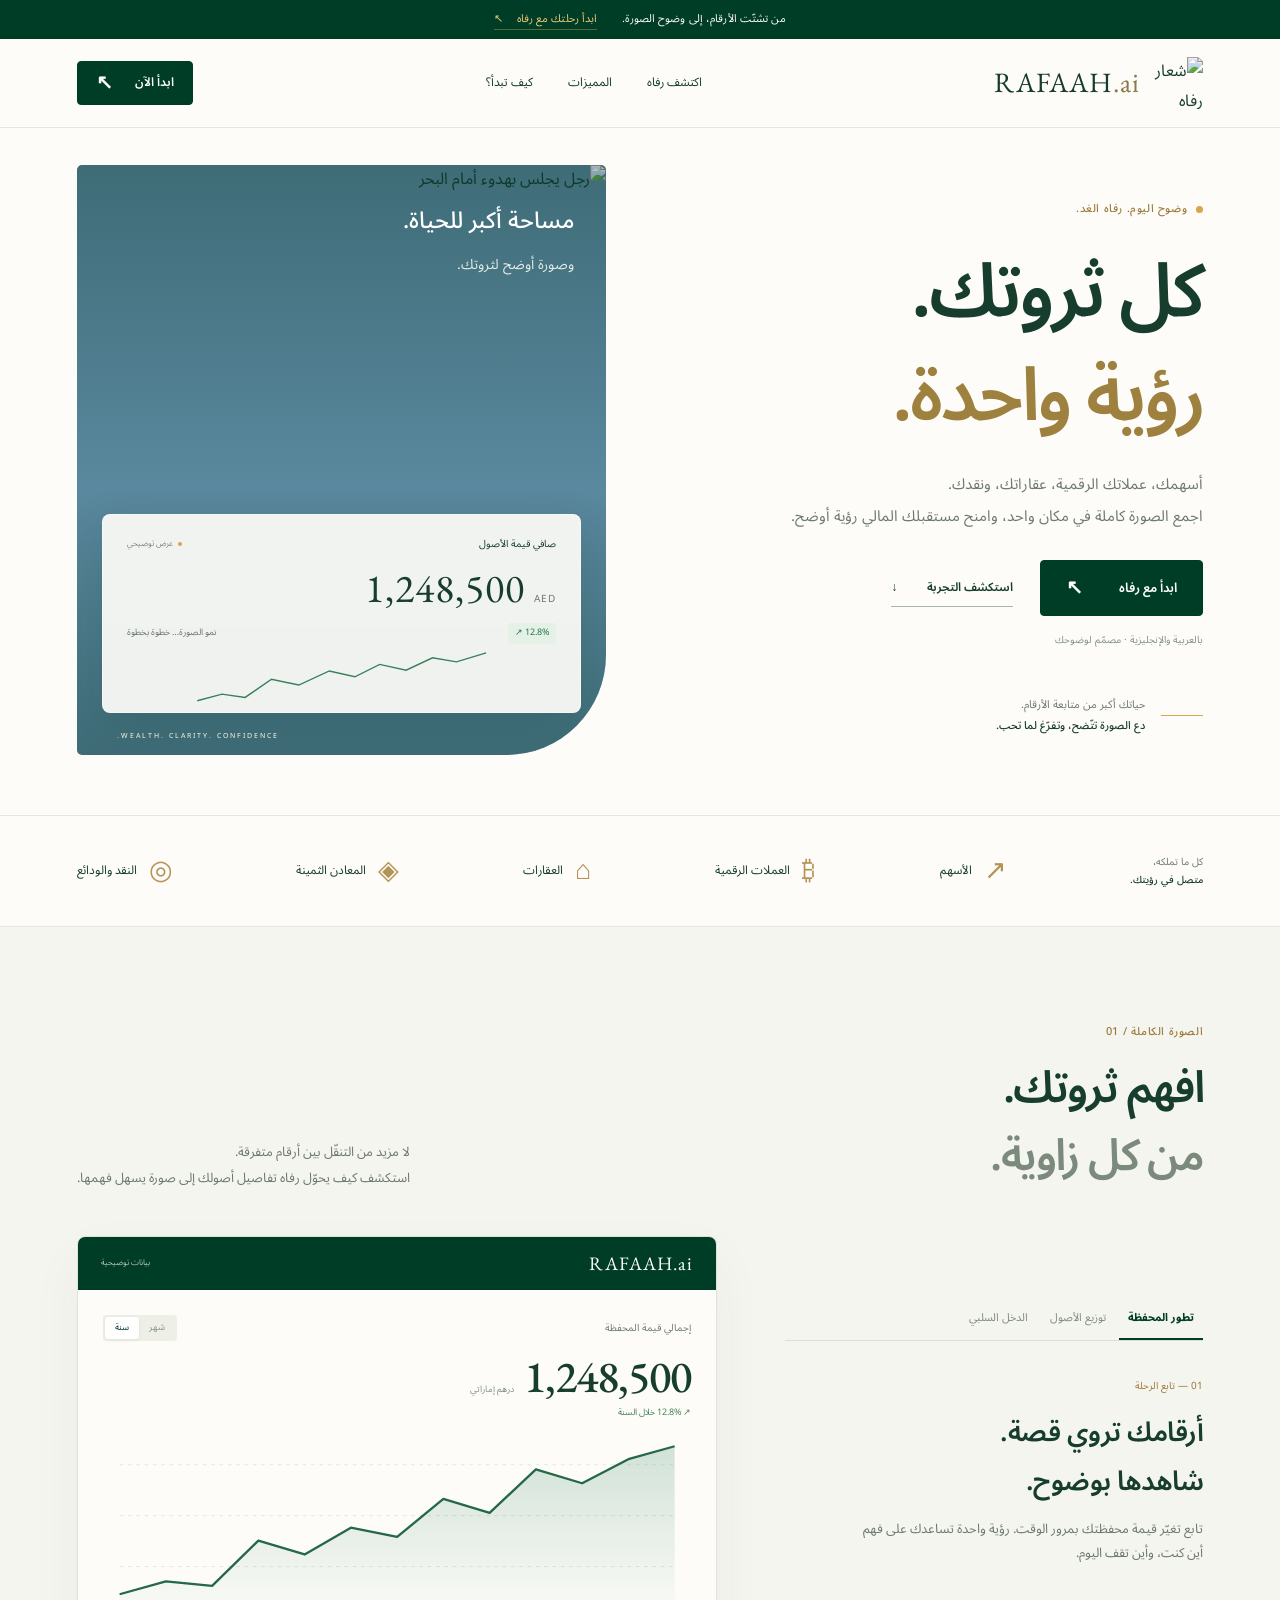
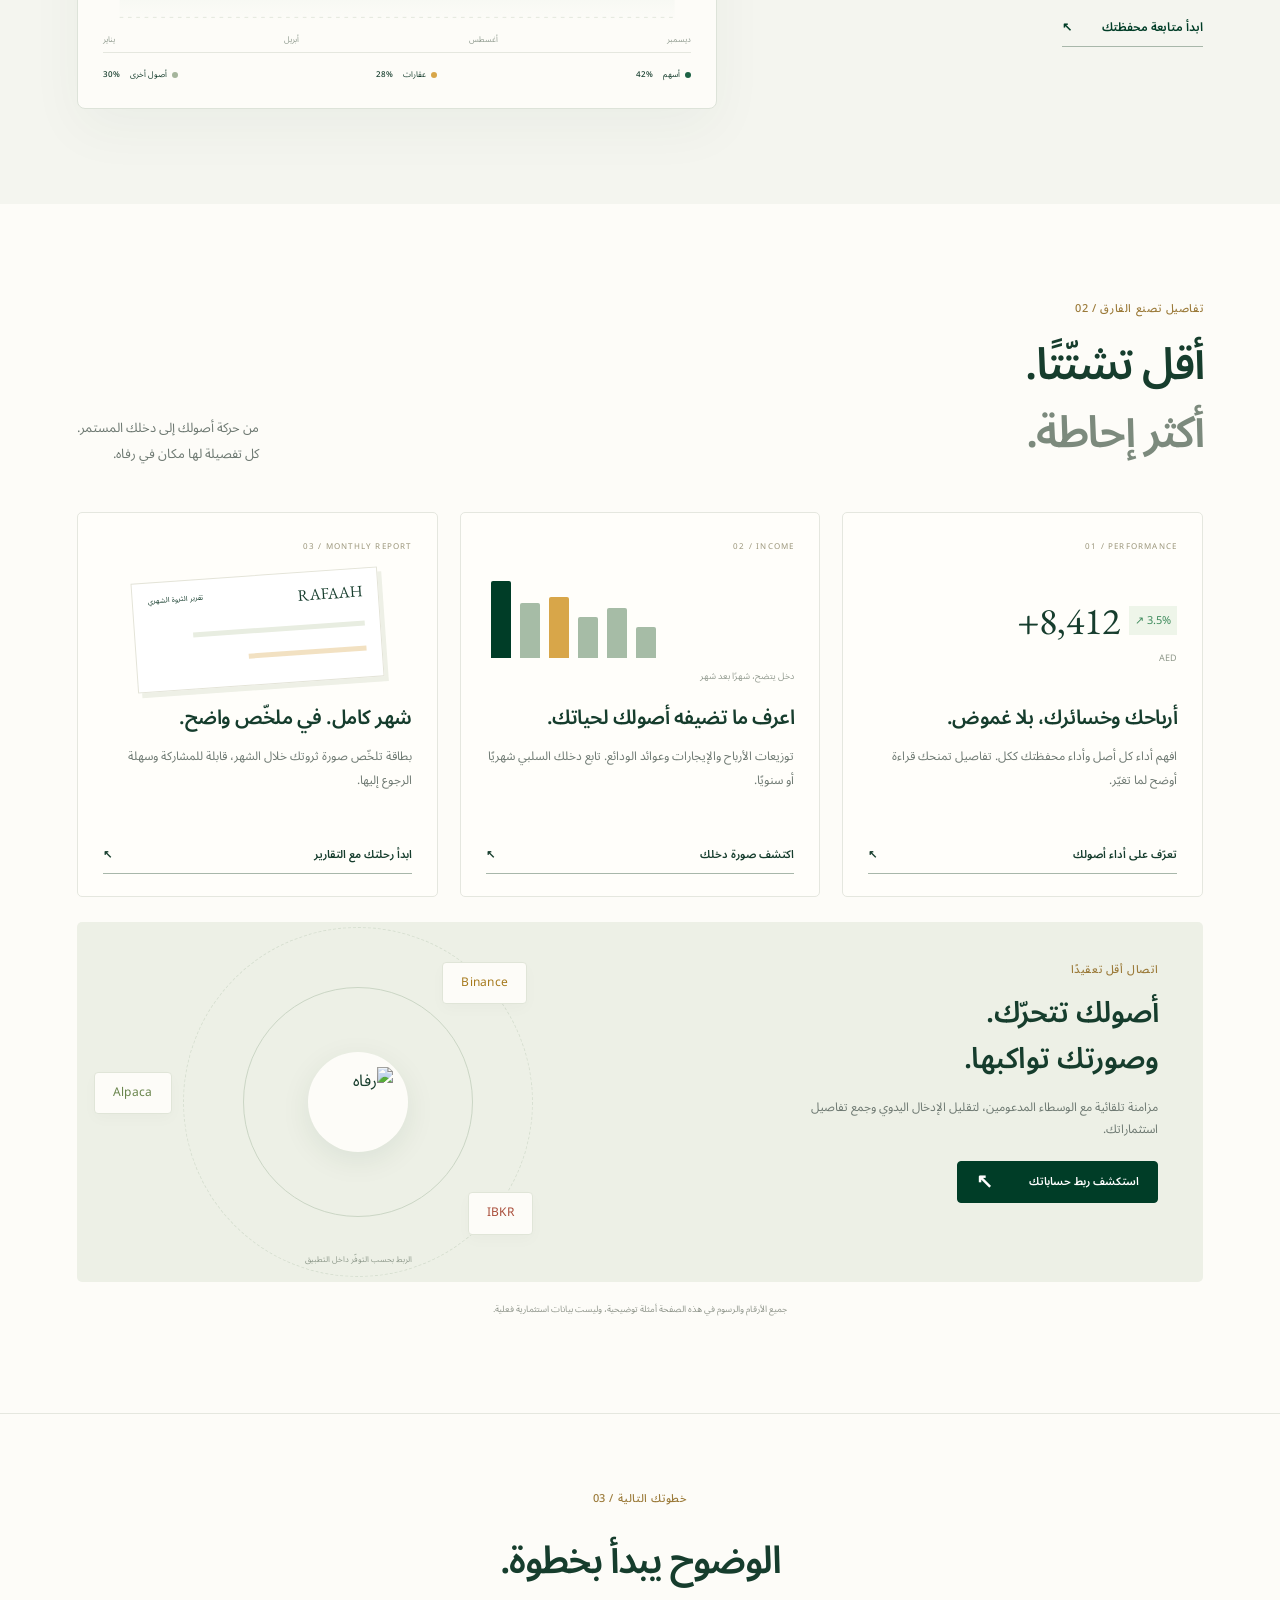
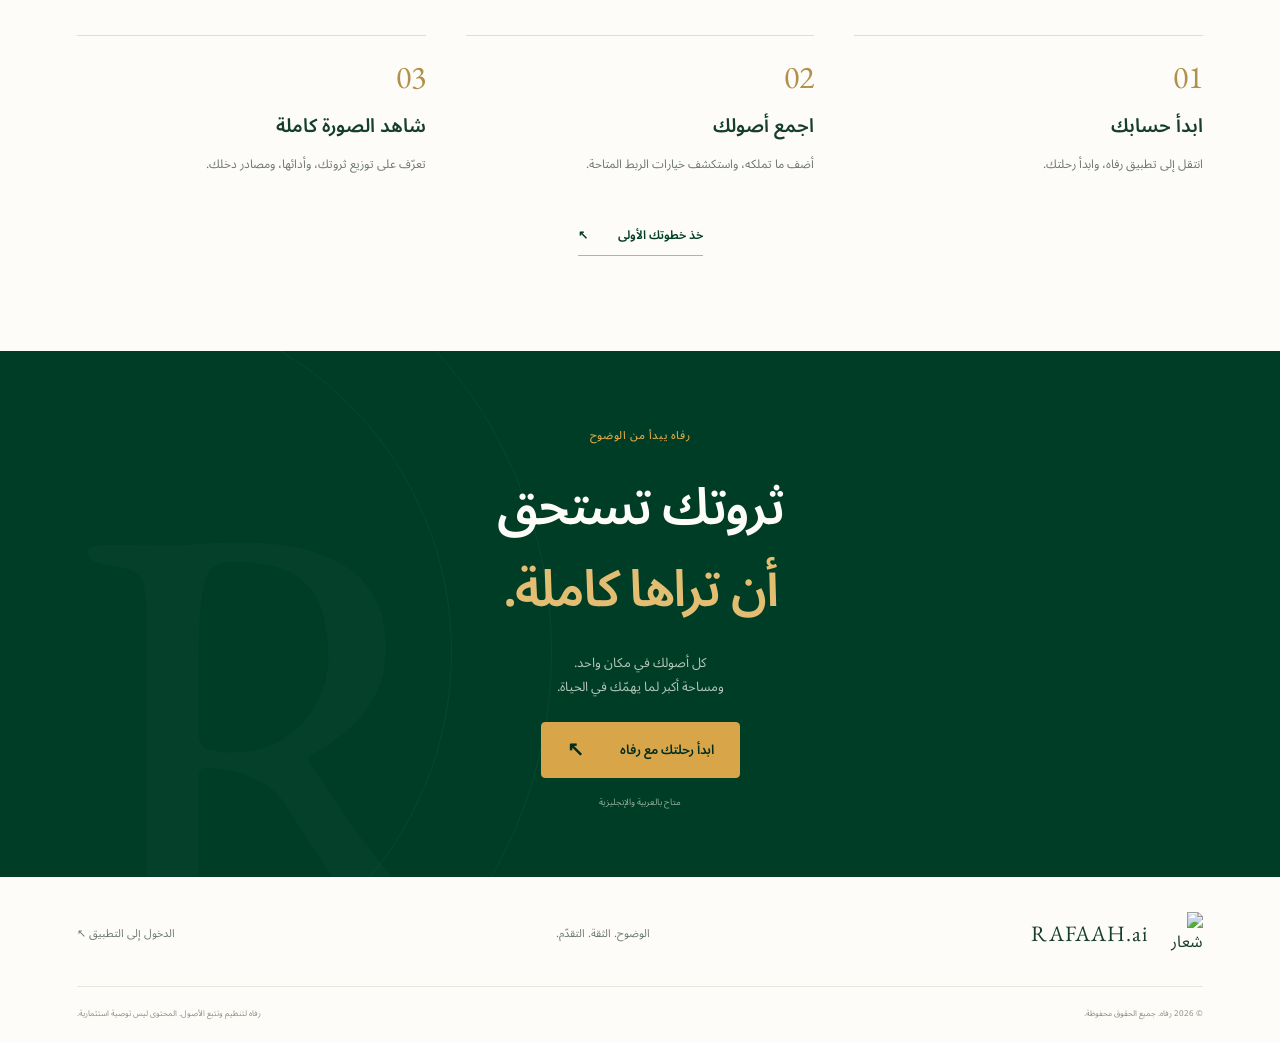
==== index.html @ c4846fb0 "Add Rafaah responsive landing page" ====
<!doctype html>
<html lang="ar" dir="rtl">
<head>
  <meta charset="utf-8"><meta name="viewport" content="width=device-width,initial-scale=1">
  <meta name="theme-color" content="#003d27"><meta name="description" content="رفاه يجمع الأسهم والعملات الرقمية والعقارات والنقد والمعادن الثمينة في لوحة واحدة. تابع ثروتك وتوزيع أصولك ودخلك برؤية أوضح.">
  <title>رفاه | كل ثروتك. رؤية واحدة.</title>
  <link rel="icon" href="assets/logo.webp"><link rel="preconnect" href="https://fonts.googleapis.com"><link rel="preconnect" href="https://fonts.gstatic.com" crossorigin>
  <link href="https://fonts.googleapis.com/css2?family=EB+Garamond:wght@400;500&family=Noto+Sans+Arabic:wght@400;500;600;700;800&display=swap" rel="stylesheet">
  <link rel="stylesheet" href="styles.css"><script src="script.js" defer></script>
</head>
<body>
<a class="skip" href="#main">انتقل إلى المحتوى</a>
<div class="topbar"><span>من تشتّت الأرقام، إلى وضوح الصورة.</span><a href="https://app.rafaah.ai">ابدأ رحلتك مع رفاه <span aria-hidden="true">↖</span></a></div>
<header class="header"><a class="brand" href="#" aria-label="رفاه الرئيسية"><img src="assets/logo.webp" width="52" height="52" alt="شعار رفاه"><span lang="en" dir="ltr">RAFAAH<span class="brand-ai">.ai</span></span></a><nav aria-label="التنقل الرئيسي"><a href="#experience">اكتشف رفاه</a><a href="#features">المميزات</a><a href="#how">كيف تبدأ؟</a></nav><a class="button small" href="https://app.rafaah.ai">ابدأ الآن <span aria-hidden="true">↖</span></a></header>
<main id="main">
<section class="hero" aria-labelledby="hero-title">
  <div class="hero-copy"><p class="eyebrow"><span></span> وضوح اليوم. رفاه الغد.</p><h1 id="hero-title">كل ثروتك.<br><span>رؤية واحدة.</span></h1><p class="hero-desc">أسهمك، عملاتك الرقمية، عقاراتك، ونقدك.<br>اجمع الصورة كاملة في مكان واحد، وامنح مستقبلك المالي رؤية أوضح.</p><div class="hero-actions"><a class="button" href="https://app.rafaah.ai">ابدأ مع رفاه <span aria-hidden="true">↖</span></a><a class="text-link" href="#experience">استكشف التجربة <span aria-hidden="true">↓</span></a></div><p class="micro">بالعربية والإنجليزية · مصمّم لوضوحك</p><div class="hero-foot"><span class="tiny-line"></span><p>حياتك أكبر من متابعة الأرقام.<br><strong>دع الصورة تتّضح، وتفرّغ لما تحب.</strong></p></div></div>
  <div class="hero-visual"><img class="lifestyle" src="assets/rafaah-lifestyle.webp" alt="رجل يجلس بهدوء أمام البحر" fetchpriority="high"><div class="photo-shade"></div><p class="photo-caption">مساحة أكبر للحياة.<br><span>وصورة أوضح لثروتك.</span></p><div class="floating-card"><div class="float-head"><span>صافي قيمة الأصول</span><span class="live-dot">عرض توضيحي</span></div><div class="float-number" dir="ltr">1,248,500 <small>AED</small></div><div class="float-bottom"><span class="positive" dir="ltr">↗ 12.8%</span><span>نمو الصورة… خطوة بخطوة</span></div><svg viewBox="0 0 350 63" aria-hidden="true"><path d="M0 59L30 51 58 55 90 33 123 40 160 23 191 30 221 15 253 22 285 7 314 12 350 1"/></svg></div><span class="visual-label" lang="en">WEALTH. CLARITY. CONFIDENCE.</span></div>
</section>
<section class="asset-strip" aria-label="فئات الأصول"><span>كل ما تملكه،<br><strong>متصل في رؤيتك.</strong></span><div><b>↗</b> الأسهم</div><div><b>₿</b> العملات الرقمية</div><div><b>⌂</b> العقارات</div><div><b>◈</b> المعادن الثمينة</div><div><b>◎</b> النقد والودائع</div></section>
<section id="experience" class="experience section">
 <div class="section-intro"><div><p class="eyebrow">الصورة الكاملة / 01</p><h2>افهم ثروتك.<br><span>من كل زاوية.</span></h2></div><p>لا مزيد من التنقّل بين أرقام متفرقة.<br>استكشف كيف يحوّل رفاه تفاصيل أصولك إلى صورة يسهل فهمها.</p></div>
 <div class="experience-grid"><div class="demo-copy"><div role="tablist" aria-label="استكشف لوحة رفاه" class="tabs"><button id="tab-growth" role="tab" aria-selected="true" aria-controls="demo-panel" data-view="growth">تطور المحفظة</button><button id="tab-allocation" role="tab" aria-selected="false" aria-controls="demo-panel" tabindex="-1" data-view="allocation">توزيع الأصول</button><button id="tab-income" role="tab" aria-selected="false" aria-controls="demo-panel" tabindex="-1" data-view="income">الدخل السلبي</button></div><span class="feature-index" id="demo-index">01 — تابع الرحلة</span><h3 id="demo-title">أرقامك تروي قصة.<br>شاهدها بوضوح.</h3><p id="demo-desc">تابع تغيّر قيمة محفظتك بمرور الوقت. رؤية واحدة تساعدك على فهم أين كنت، وأين تقف اليوم.</p><a href="https://app.rafaah.ai" class="text-link green">ابدأ متابعة محفظتك <span aria-hidden="true">↖</span></a></div>
 <div class="dashboard" id="demo-panel" role="tabpanel" aria-labelledby="tab-growth" tabindex="0"><div class="dash-top"><span class="dash-brand" lang="en">RAFAAH.ai</span><span class="demo-badge">بيانات توضيحية</span></div><div class="dash-body"><div class="dash-heading"><span id="metric-label">إجمالي قيمة المحفظة</span><div class="periods" aria-label="الفترة الزمنية"><button data-period="month" aria-pressed="false">شهر</button><button data-period="year" aria-pressed="true">سنة</button></div></div><div class="metric"><strong id="metric-value" dir="ltr">1,248,500</strong><span>درهم إماراتي</span></div><div class="metric-trend" id="metric-trend">↗ 12.8% خلال السنة</div><div class="chart-area" id="chart-area"><svg class="growth-chart" viewBox="0 0 600 200" role="img" aria-label="مخطط توضيحي لنمو المحفظة"><defs><linearGradient id="fill" x1="0" y1="0" x2="0" y2="1"><stop stop-color="#227953" stop-opacity=".2"/><stop offset="1" stop-color="#227953" stop-opacity="0"/></linearGradient></defs><g class="grid-lines"><path d="M0 30H600 M0 85H600 M0 140H600 M0 195H600"/></g><path id="chart-fill" fill="url(#fill)" d="M0 170L50 156 100 161 150 112 200 127 250 98 300 108 350 67 400 82 450 35 500 50 550 24 600 10V200H0Z"/><path id="chart-line" class="chart-line" d="M0 170L50 156 100 161 150 112 200 127 250 98 300 108 350 67 400 82 450 35 500 50 550 24 600 10"/></svg><div class="chart-labels"><span>يناير</span><span>أبريل</span><span>أغسطس</span><span>ديسمبر</span></div></div><div class="dash-bottom"><span><i class="dot"></i> أسهم <b>42%</b></span><span><i class="dot gold"></i> عقارات <b>28%</b></span><span><i class="dot light"></i> أصول أخرى <b>30%</b></span></div></div></div></div>
</section>
<section id="features" class="features section"><div class="section-intro"><div><p class="eyebrow">تفاصيل تصنع الفارق / 02</p><h2>أقل تشتّتًا.<br><span>أكثر إحاطة.</span></h2></div><p>من حركة أصولك إلى دخلك المستمر.<br>كل تفصيلة لها مكان في رفاه.</p></div><div class="feature-grid">
 <article class="feature-card"><span class="card-no">01 / PERFORMANCE</span><div class="mini-profit" dir="ltr">+8,412 <small>↗ 3.5%</small><span>AED</span></div><h3>أرباحك وخسائرك، بلا غموض.</h3><p>افهم أداء كل أصل وأداء محفظتك ككل. تفاصيل تمنحك قراءة أوضح لما تغيّر.</p><a class="text-link" href="https://app.rafaah.ai">تعرّف على أداء أصولك <span>↖</span></a></article>
 <article class="feature-card"><span class="card-no">02 / INCOME</span><div class="mini-bars" aria-hidden="true"><i></i><i></i><i></i><i></i><i></i><i></i><span>دخل يتضح، شهرًا بعد شهر</span></div><h3>اعرف ما تضيفه أصولك لحياتك.</h3><p>توزيعات الأرباح والإيجارات وعوائد الودائع. تابع دخلك السلبي شهريًا أو سنويًا.</p><a class="text-link" href="https://app.rafaah.ai">اكتشف صورة دخلك <span>↖</span></a></article>
 <article class="feature-card"><span class="card-no">03 / MONTHLY REPORT</span><div class="mini-report"><span lang="en">RAFAAH</span><span>تقرير الثروة الشهري</span><div></div><div></div></div><h3>شهر كامل. في ملخّص واضح.</h3><p>بطاقة تلخّص صورة ثروتك خلال الشهر، قابلة للمشاركة وسهلة الرجوع إليها.</p><a class="text-link" href="https://app.rafaah.ai">ابدأ رحلتك مع التقارير <span>↖</span></a></article>
 </div><div class="sync-feature"><div class="sync-copy"><p class="eyebrow">اتصال أقل تعقيدًا</p><h3>أصولك تتحرّك.<br>وصورتك تواكبها.</h3><p>مزامنة تلقائية مع الوسطاء المدعومين، لتقليل الإدخال اليدوي وجمع تفاصيل استثماراتك.</p><a href="https://app.rafaah.ai" class="button">استكشف ربط حساباتك <span>↖</span></a></div><div class="sync-art"><div class="orbit orbit-one"></div><div class="orbit orbit-two"></div><div class="sync-logo"><img src="assets/logo.webp" alt="رفاه" width="100" height="100"></div><span class="broker binance" lang="en">Binance</span><span class="broker alpaca" lang="en">Alpaca</span><span class="broker ibkr" lang="en">IBKR</span><span class="sync-note">الربط بحسب التوفّر داخل التطبيق</span></div></div><p class="illustration-note">جميع الأرقام والرسوم في هذه الصفحة أمثلة توضيحية، وليست بيانات استثمارية فعلية.</p></section>
<section id="how" class="how section"><p class="eyebrow">خطوتك التالية / 03</p><h2>الوضوح يبدأ بخطوة.</h2><div class="steps"><article><span>01</span><h3>ابدأ حسابك</h3><p>انتقل إلى تطبيق رفاه، وابدأ رحلتك.</p></article><article><span>02</span><h3>اجمع أصولك</h3><p>أضف ما تملكه، واستكشف خيارات الربط المتاحة.</p></article><article><span>03</span><h3>شاهد الصورة كاملة</h3><p>تعرّف على توزيع ثروتك، وأدائها، ومصادر دخلك.</p></article></div><a href="https://app.rafaah.ai" class="text-link green">خذ خطوتك الأولى <span>↖</span></a></section>
<section class="final-cta"><div class="cta-mark" aria-hidden="true">R</div><p class="eyebrow">رفاه يبدأ من الوضوح</p><h2>ثروتك تستحق<br><span>أن تراها كاملة.</span></h2><p>كل أصولك في مكان واحد.<br>ومساحة أكبر لما يهمّك في الحياة.</p><a class="button gold-button" href="https://app.rafaah.ai">ابدأ رحلتك مع رفاه <span>↖</span></a><span class="final-note">متاح بالعربية والإنجليزية</span></section>
</main>
<footer><a class="brand" href="#"><img src="assets/logo.webp" alt="شعار رفاه" width="44" height="44"><span lang="en" dir="ltr">RAFAAH.ai</span></a><p>الوضوح. الثقة. التقدّم.</p><a href="https://app.rafaah.ai">الدخول إلى التطبيق ↖</a><div class="footer-bottom"><span>© <span id="year">2026</span> رفاه. جميع الحقوق محفوظة.</span><span>رفاه لتنظيم وتتبع الأصول. المحتوى ليس توصية استثمارية.</span></div></footer>
<a class="mobile-cta button" href="https://app.rafaah.ai">ابدأ مع رفاه <span>↖</span></a>
</body></html>
---- styles.css ----
:root{--emerald:#003d27;--deep:#002d1e;--gold:#d8a649;--ivory:#fdfcf8;--ink:#163d2d;--muted:#6e7972;--line:#e5e7df;--font:'Noto Sans Arabic',sans-serif}*{box-sizing:border-box}html{scroll-behavior:smooth;scroll-padding-top:125px}body{margin:0;background:var(--ivory);color:var(--ink);font-family:var(--font);line-height:1.85}a{color:inherit;text-decoration:none}button{font:inherit;cursor:pointer}a,button{-webkit-tap-highlight-color:transparent}a:focus-visible,button:focus-visible,[tabindex]:focus-visible{outline:3px solid var(--gold);outline-offset:5px}img{max-width:100%;display:block}button,a{touch-action:manipulation}.skip{position:fixed;top:-100px;background:white;padding:10px;z-index:100}.skip:focus{top:0}.topbar{position:sticky;top:0;z-index:30;background:var(--emerald);color:var(--ivory);min-height:39px;display:flex;gap:25px;align-items:center;justify-content:center;font-size:11px;letter-spacing:.1px}.topbar a{color:#f0c775;border-bottom:1px solid #d8a64966}.topbar a span{margin-right:10px}.header{position:sticky;top:39px;z-index:29;display:flex;justify-content:space-between;align-items:center;padding:14px 6%;background:#fdfcf8f5;border-bottom:1px solid var(--line);backdrop-filter:blur(14px);min-height:89px}.brand{display:inline-flex;gap:11px;align-items:center}.brand img{mix-blend-mode:multiply;object-fit:contain}.brand>span{font-family:'EB Garamond',serif;font-size:28px;letter-spacing:1px}.brand-ai{color:#8c794b}.header nav{display:flex;gap:35px;font-size:12px}.header nav a:hover{color:#a47a29}.button{background:var(--emerald);color:white;display:inline-flex;align-items:center;justify-content:space-between;gap:36px;padding:15px 25px;font-size:13px;font-weight:600;border:1px solid var(--emerald);border-radius:4px;transition:background .2s,transform .2s}.button:hover{background:#126044;transform:translateY(-2px)}.button span{font-size:20px;line-height:1}.button.small{padding:10px 18px;font-size:12px;gap:22px}.hero{display:grid;grid-template-columns:1fr 1fr;min-height:680px;padding:37px 6% 60px;gap:6%}.hero-copy{padding-top:34px}.eyebrow{display:flex;align-items:center;gap:9px;color:#9b7a39;font-size:11px;letter-spacing:.6px;margin:0 0 22px;font-weight:500}.eyebrow>span{width:7px;height:7px;background:var(--gold);border-radius:100%}h1,h2,h3,p{margin-top:0}h1{font-size:clamp(52px,5.8vw,89px);font-weight:600;line-height:1.4;letter-spacing:-3px;margin-bottom:20px}h1>span{color:#9f813f}h2{font-size:44px;font-weight:600;line-height:1.55;letter-spacing:-1.6px;margin-bottom:0}h2 span{color:#7c8a7d}.hero-desc{font-size:15px;color:var(--muted);line-height:2.1;max-width:430px;margin-bottom:28px}.hero-actions{display:flex;gap:27px;align-items:center}.text-link{display:inline-flex;align-items:center;justify-content:space-between;gap:30px;font-size:12px;font-weight:600;border-bottom:1px solid #a8b7aa;padding:7px 0}.text-link:hover{color:#a47a29;border-color:var(--gold)}.micro{font-size:10px;color:#849086;margin-top:15px}.hero-foot{display:flex;align-items:center;gap:16px;margin-top:45px}.tiny-line{height:1px;width:42px;background:var(--gold)}.hero-foot p{font-size:11px;color:var(--muted);line-height:1.9;margin:0}.hero-foot strong{font-weight:500;color:var(--ink)}.hero-visual{position:relative;min-height:590px;border-radius:5px 5px 100px 5px;overflow:hidden;background:#5a889e}.lifestyle{height:100%;width:100%;object-fit:cover;object-position:center 56%;position:absolute}.photo-shade{position:absolute;inset:0;background:linear-gradient(180deg,#002e2050,transparent 55%,#002e2050)}.photo-caption{position:absolute;top:35px;right:32px;font-size:23px;line-height:1.8;color:white;font-weight:500}.photo-caption span{font-size:14px;color:#e2ebe6;font-weight:400}.floating-card{position:absolute;bottom:42px;right:25px;left:25px;background:#fdfcf8ed;backdrop-filter:blur(10px);padding:20px 24px 8px;border:1px solid #ffffff80;border-radius:8px;box-shadow:0 15px 45px #002d1e20}.float-head,.float-bottom{display:flex;justify-content:space-between;align-items:center;font-size:10px}.live-dot{color:#7d897e;font-size:8px}.live-dot:before{content:'';display:inline-block;background:var(--gold);height:4px;width:4px;border-radius:50%;margin-left:5px}.float-number{text-align:right;font:40px 'EB Garamond',serif;letter-spacing:1px;margin:9px 0}.float-number small{font:10px var(--font);color:var(--muted)}.float-bottom{font-size:9px;color:var(--muted)}.positive{color:#24774b;background:#e5f1e7;padding:2px 7px;border-radius:3px}.floating-card svg{display:block;width:100%;height:52px;margin-top:8px}.floating-card path{stroke:#3a805c;stroke-width:1.7;fill:none}.visual-label{position:absolute;bottom:12px;left:40px;font-size:7px;color:#f9f8e4;letter-spacing:2px}.asset-strip{border-top:1px solid var(--line);border-bottom:1px solid var(--line);display:flex;justify-content:space-between;align-items:center;gap:20px;padding:30px 6%;font-size:12px}.asset-strip>span{font-size:10px;color:var(--muted);line-height:1.8}.asset-strip>span strong{font-weight:500;color:var(--ink)}.asset-strip div{display:flex;align-items:center;gap:12px}.asset-strip b{font-family:serif;font-size:27px;color:#b49454;font-weight:400}.section{padding:95px 6%}.section-intro{display:flex;justify-content:space-between;align-items:flex-end;gap:35px;margin-bottom:45px}.section-intro>p{font-size:13px;line-height:2;color:var(--muted);margin:0;max-width:400px}.section-intro .eyebrow{margin-bottom:12px}.experience{background:#f4f5ef}.experience-grid{display:grid;grid-template-columns: .85fr 1.3fr;gap:6%;align-items:center}.tabs{display:flex;gap:4px;border-bottom:1px solid #d8dfd5;margin-bottom:29px}.tabs button{background:none;border:0;border-bottom:2px solid transparent;padding:10px 9px;color:#7f8a80;font-size:11px;white-space:nowrap}.tabs button[aria-selected=true]{color:var(--emerald);border-color:var(--emerald);font-weight:700}.feature-index{font-size:10px;color:#9b7a39}.demo-copy h3{font-size:27px;line-height:1.8;font-weight:600;letter-spacing:-.5px;margin:10px 0}.demo-copy>p{font-size:13px;color:var(--muted);max-width:350px;min-height:80px}.green{color:var(--emerald)}.dashboard{border:1px solid #dde3d9;border-radius:8px;background:var(--ivory);box-shadow:0 20px 55px #003d270b;overflow:hidden}.dash-top{display:flex;align-items:center;justify-content:space-between;padding:14px 23px;background:var(--emerald);color:white}.dash-brand{font:19px 'EB Garamond',serif;letter-spacing:1px}.demo-badge{font-size:8px;opacity:.7}.dash-body{padding:25px}.dash-heading{display:flex;align-items:center;justify-content:space-between;font-size:10px;color:var(--muted)}.periods{display:flex;background:#eeefe7;border-radius:4px;padding:2px}.periods button{font-size:9px;border:0;background:none;color:#8a9489;padding:3px 10px;border-radius:3px}.periods button[aria-pressed=true]{background:white;color:var(--emerald);box-shadow:0 1px 4px #003d2710}.metric{display:flex;align-items:baseline;gap:10px;margin-top:6px}.metric strong{font:45px 'EB Garamond',serif;font-weight:500;letter-spacing:-1px}.metric>span{font-size:9px;color:#849084}.metric-trend{color:#47825a;font-size:9px}.chart-area{min-height:215px;margin-top:15px}.growth-chart{width:100%;height:185px;overflow:visible}.grid-lines path{stroke:#e3e8dd;stroke-dasharray:4 5;fill:none;stroke-width:1}.chart-line{stroke:#246848;stroke-width:2.5;fill:none;stroke-linejoin:round}.chart-labels{display:flex;justify-content:space-between;color:#929d91;font-size:8px;direction:ltr}.dash-bottom{display:flex;justify-content:space-between;gap:8px;border-top:1px solid var(--line);padding-top:15px;font-size:8px}.dash-bottom span{display:flex;align-items:center;gap:5px}.dash-bottom b{font-weight:500;margin-right:5px}.dot{width:6px;height:6px;background:#1c6244;display:inline-block;border-radius:50%}.dot.gold{background:var(--gold)}.dot.light{background:#a5b59c}.feature-grid{display:grid;grid-template-columns:repeat(3,1fr);gap:22px}.feature-card{border:1px solid var(--line);border-radius:5px;padding:27px 25px 22px;background:#fffefa;display:flex;flex-direction:column;transition:transform .25s,box-shadow .25s}.feature-card:hover{transform:translateY(-5px);box-shadow:0 12px 35px #003d2708}.card-no{font-size:8px;letter-spacing:1.2px;color:#9b967b;direction:ltr;text-align:right}.feature-card h3{font-size:20px;font-weight:600;letter-spacing:-.5px;margin:15px 0 8px}.feature-card>p{font-size:12px;color:var(--muted);line-height:2;min-height:75px;margin-bottom:18px}.feature-card .text-link{margin-top:auto;font-size:11px}.mini-profit{height:130px;display:flex;align-items:center;justify-content:flex-end;gap:9px;font:38px 'EB Garamond',serif;position:relative}.mini-profit small{font:11px var(--font);color:#408c5e;background:#eef5e9;padding:3px 6px}.mini-profit>span{position:absolute;right:0;bottom:17px;font:9px var(--font);color:#8f988a}.mini-bars{display:flex;align-items:flex-end;justify-content:flex-end;gap:9px;height:130px;padding:26px 5px 27px;position:relative}.mini-bars i{width:20px;background:#a6bca6;height:40%;border-radius:2px 2px 0 0}.mini-bars i:nth-child(2){height:65%}.mini-bars i:nth-child(3){height:54%}.mini-bars i:nth-child(4){height:80%;background:var(--gold)}.mini-bars i:nth-child(5){height:72%}.mini-bars i:nth-child(6){height:100%;background:var(--emerald)}.mini-bars span{position:absolute;bottom:0;right:0;font-size:9px;color:#939b90}.mini-report{height:110px;width:80%;border:1px solid #e4e4d8;transform:rotate(-4deg);margin:20px auto 0;padding:12px 15px;box-shadow:4px 5px 0 #eef0e6;display:flex;flex-wrap:wrap;gap:5px;justify-content:space-between;background:#fff}.mini-report>span:first-child{font:16px 'EB Garamond',serif}.mini-report>span:nth-child(2){font-size:7px}.mini-report div{height:5px;width:80%;background:#e8ede1}.mini-report div:last-child{width:55%;background:#d8a64955}.sync-feature{margin-top:25px;background:#edf0e6;display:grid;grid-template-columns:1fr 1fr;border-radius:5px;overflow:hidden;min-height:360px}.sync-copy{padding:38px 45px}.sync-copy .eyebrow{margin-bottom:10px}.sync-copy h3{font-size:29px;line-height:1.6;letter-spacing:-.5px;font-weight:600;margin-bottom:14px}.sync-copy>p:not(.eyebrow){font-size:12px;color:var(--muted);max-width:360px}.sync-copy .button{font-size:11px;padding:10px 18px;margin-top:8px}.sync-art{position:relative;min-height:330px;display:flex;align-items:center;justify-content:center;overflow:hidden}.orbit{position:absolute;border:1px solid #cbd6c5;border-radius:50%;width:230px;height:230px}.orbit-two{width:350px;height:350px;border-style:dashed;opacity:.65}.sync-logo{z-index:1;width:100px;height:100px;background:var(--ivory);border-radius:50%;padding:15px;box-shadow:0 8px 30px #003d2714;display:grid;place-items:center}.sync-logo img{mix-blend-mode:multiply}.broker{position:absolute;padding:9px 18px;background:var(--ivory);border:1px solid #e0e5d8;box-shadow:0 5px 15px #003d2706;border-radius:4px;font-size:12px;letter-spacing:.3px;z-index:2}.binance{top:40px;right:20%;color:#a67a1d}.alpaca{top:150px;left:3%;color:#68844b}.ibkr{bottom:47px;right:19%;color:#a94d3a}.sync-note{position:absolute;bottom:14px;font-size:8px;color:#909b8d}.illustration-note{text-align:center;font-size:9px;color:#92988e;margin:20px 0 0}.how{border-top:1px solid var(--line);text-align:center;padding-top:75px}.how .eyebrow{justify-content:center}.how h2{font-size:38px}.steps{display:grid;grid-template-columns:repeat(3,1fr);gap:40px;text-align:right;margin:45px 0 30px}.steps article{border-top:1px solid #dce0d4;padding-top:20px;position:relative}.steps article>span{font:32px 'EB Garamond',serif;color:#b0904b}.steps h3{font-size:19px;font-weight:600;margin:10px 0}.steps p{color:var(--muted);font-size:12px}.final-cta{position:relative;overflow:hidden;text-align:center;background:var(--emerald);color:var(--ivory);padding:75px 6% 65px}.final-cta .eyebrow{justify-content:center;color:var(--gold)}.final-cta h2{font-size:51px;line-height:1.6;position:relative}.final-cta h2 span{color:#e3bd72}.final-cta>p:not(.eyebrow){font-size:13px;color:#b4c6b9;margin-top:20px;position:relative}.gold-button{background:var(--gold);border-color:var(--gold);color:var(--deep);position:relative;margin-top:10px}.gold-button:hover{background:#e9bd64}.final-note{display:block;font-size:9px;color:#91ad99;margin-top:17px}.cta-mark{position:absolute;left:5%;bottom:-180px;font:640px 'EB Garamond',serif;line-height:1;color:#ffffff04;pointer-events:none}.final-cta:before,.final-cta:after{content:'';width:700px;height:700px;border:1px solid #ffffff0a;position:absolute;left:-250px;top:-50px;border-radius:50%}.final-cta:after{width:900px;height:900px;left:-350px;top:-150px}.final-cta .button{z-index:1}footer{padding:35px 6% 20px;display:flex;align-items:center;justify-content:space-between;flex-wrap:wrap;gap:20px}footer .brand>span{font-size:22px}footer>p,footer>a:not(.brand){font-size:11px;color:var(--muted);margin:0}.footer-bottom{border-top:1px solid var(--line);padding-top:20px;margin-top:10px;display:flex;justify-content:space-between;gap:20px;flex-basis:100%;font-size:8px;color:#899283}.mobile-cta{display:none}.allocation-view{display:flex;align-items:center;justify-content:center;gap:35px;min-height:215px}.donut{height:150px;width:150px;flex-shrink:0;border-radius:50%;background:conic-gradient(#1c6244 0 42%,#d8a649 42% 70%,#a5b59c 70%);position:relative}.donut:after{content:'5 فئات أصول';position:absolute;inset:23px;background:var(--ivory);border-radius:50%;display:grid;place-items:center;font-size:10px}.allocation-legend{display:grid;gap:12px;font-size:10px}.allocation-legend b{margin-right:18px}.income-view{display:flex;height:210px;align-items:flex-end;justify-content:space-around;padding:25px 5px 10px;gap:10px;direction:ltr}.income-column{height:var(--height);width:11%;background:#1f6545;position:relative;border-radius:4px 4px 0 0;min-width:25px}.income-column:nth-child(even){background:#d8a649}.income-column span{position:absolute;bottom:-24px;left:50%;transform:translateX(-50%);font-size:8px;color:#849081;white-space:nowrap}.chart-area.income{margin-bottom:20px}@media(min-width:1600px){.hero,.section,.asset-strip,.header,footer{padding-left:max(6%,calc((100vw - 1420px)/2));padding-right:max(6%,calc((100vw - 1420px)/2))}.hero{grid-template-columns:1fr 1fr}.hero-visual{max-height:720px}}@media(max-width:1050px){.hero{gap:4%;padding-top:25px;min-height:620px}.hero-visual{min-height:550px}.hero-copy{padding-top:25px}h1{font-size:61px}.hero-desc{font-size:13px}.hero-actions{gap:17px}.hero-actions .button{gap:22px}.hero-foot{margin-top:25px}.asset-strip{gap:15px}.asset-strip div{font-size:10px;gap:7px}.section{padding:75px 5%}.experience-grid{gap:4%;grid-template-columns:1fr 1.15fr}.tabs button{padding:8px 5px;font-size:10px}.feature-card{padding:20px}.feature-card h3{font-size:17px}.sync-copy{padding:30px}.metric strong{font-size:38px}.mini-profit{font-size:30px}.mini-profit small{font-size:9px}}@media(max-width:760px){html{scroll-padding-top:118px}.topbar{min-height:35px;font-size:9px;gap:15px}.header{top:35px;min-height:76px;padding:10px 5%}.header .brand img{width:40px;height:40px}.brand>span{font-size:23px}.header nav{display:none}.button.small{padding:9px 15px;font-size:10px}.hero{grid-template-columns:1fr;padding:25px 5% 35px;gap:30px}.hero-copy{padding-top:8px}.eyebrow{font-size:10px;margin-bottom:16px}h1{font-size:61px;line-height:1.35;margin-bottom:17px;letter-spacing:-2px}.hero-desc{font-size:13px;max-width:100%;margin-bottom:23px}.hero-foot{display:none}.hero-actions{gap:26px}.hero-visual{min-height:510px;max-height:610px;aspect-ratio:.85;border-radius:5px 5px 70px 5px}.lifestyle{object-position:center 58%}.photo-caption{top:23px;right:23px;font-size:23px}.floating-card{bottom:35px;right:20px;left:20px;padding:18px 20px 7px}.float-number{font-size:38px}.asset-strip{padding:22px 5%;flex-wrap:wrap;justify-content:flex-start;column-gap:25px;row-gap:12px}.asset-strip>span{flex-basis:100%;display:flex;gap:6px;font-size:10px}.asset-strip>span br{display:none}.asset-strip div{font-size:10px}.asset-strip b{font-size:23px}.section{padding:55px 5%}.section-intro{display:block;margin-bottom:28px}h2{font-size:34px;line-height:1.6;letter-spacing:-.9px}.section-intro>p{margin-top:20px;font-size:12px}.experience-grid{grid-template-columns:1fr;gap:30px}.tabs{margin-bottom:20px;gap:17px}.tabs button{font-size:11px;padding:10px 5px}.demo-copy h3{font-size:25px;margin-top:8px}.demo-copy>p{min-height:0;max-width:100%;font-size:12px}.dash-body{padding:20px}.metric strong{font-size:39px}.growth-chart{height:170px}.chart-area{min-height:200px}.feature-grid{grid-template-columns:1fr;gap:16px}.feature-card{padding:25px}.feature-card h3{font-size:22px}.feature-card>p{min-height:0;margin-bottom:20px;font-size:12px}.feature-card .text-link{align-self:flex-start;gap:35px}.mini-profit{font-size:40px;height:110px}.mini-bars{height:110px;justify-content:flex-start;direction:ltr}.mini-report{width:70%;margin-top:17px;height:105px}.feature-card .card-no{font-size:9px}.sync-feature{grid-template-columns:1fr;margin-top:20px}.sync-copy{padding:28px}.sync-copy h3{font-size:27px}.sync-art{min-height:300px}.orbit{width:210px;height:210px}.orbit-two{width:310px;height:310px}.binance{top:19px;right:15%}.alpaca{top:130px;left:5%}.ibkr{bottom:40px;right:15%}.how h2{font-size:30px}.steps{grid-template-columns:1fr;gap:15px;margin:25px 0}.steps article{padding:17px 50px 0 0}.steps article>span{position:absolute;right:0;top:20px;font-size:29px}.steps h3{margin:3px 0;font-size:18px}.steps p{margin-bottom:10px}.final-cta{padding:50px 5%}.final-cta h2{font-size:39px}.cta-mark{left:-70px;font-size:500px;bottom:-120px}footer{padding:25px 5% 95px;gap:16px}footer>.brand{flex-basis:100%}footer .brand img{width:38px;height:38px}footer>p,footer>a:not(.brand){font-size:10px}.footer-bottom{display:block;font-size:8px}.footer-bottom>span{display:block;margin-bottom:5px}.mobile-cta{display:flex;position:fixed;z-index:35;bottom:12px;left:5%;right:5%;box-shadow:0 5px 30px #002d1e35;padding:12px 22px;border:1px solid #3c7254}.allocation-view{gap:20px}.donut{width:135px;height:135px}}@media(prefers-reduced-motion:reduce){html{scroll-behavior:auto}*,*:before,*:after{transition:none!important;animation:none!important}}
:where(.hero-copy,.hero-visual,.demo-copy,.dashboard){min-width:0}
@media(max-width:760px){.hero .hero-visual{aspect-ratio:auto;width:100%;height:510px}}
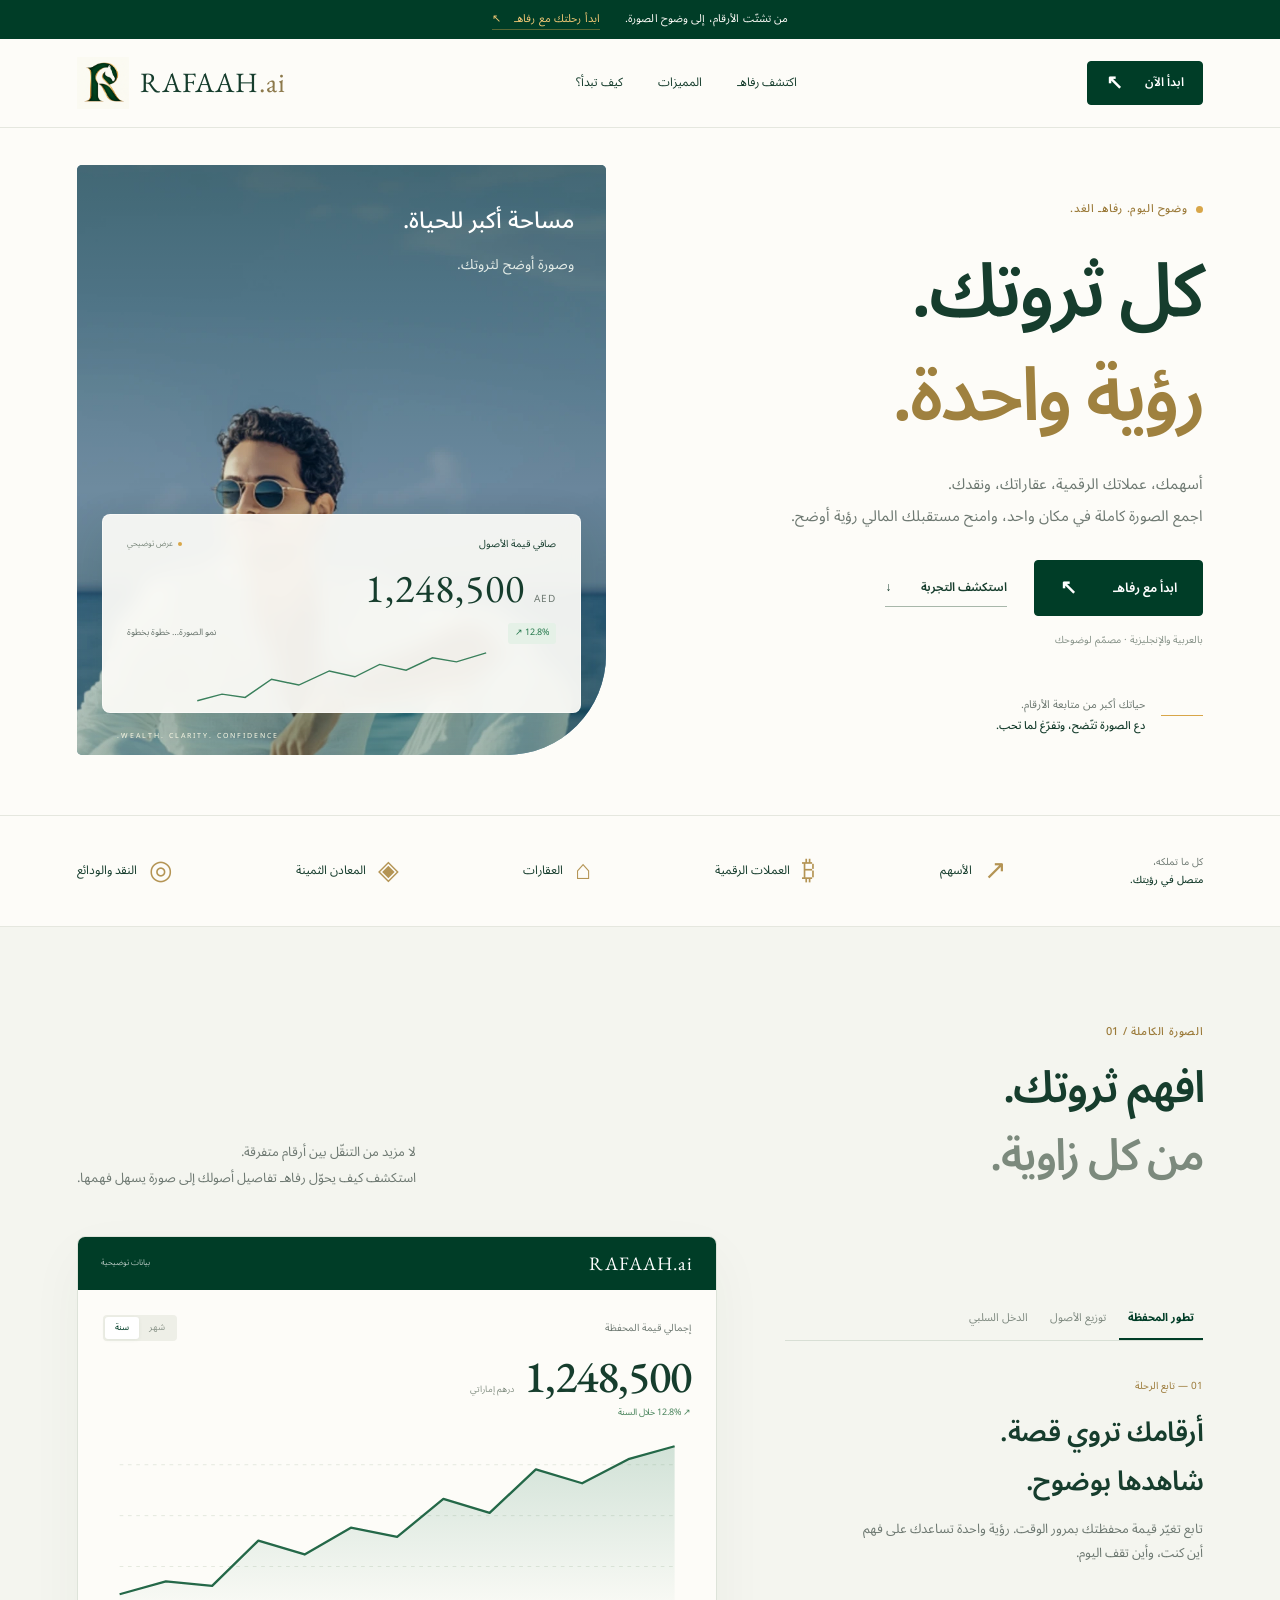
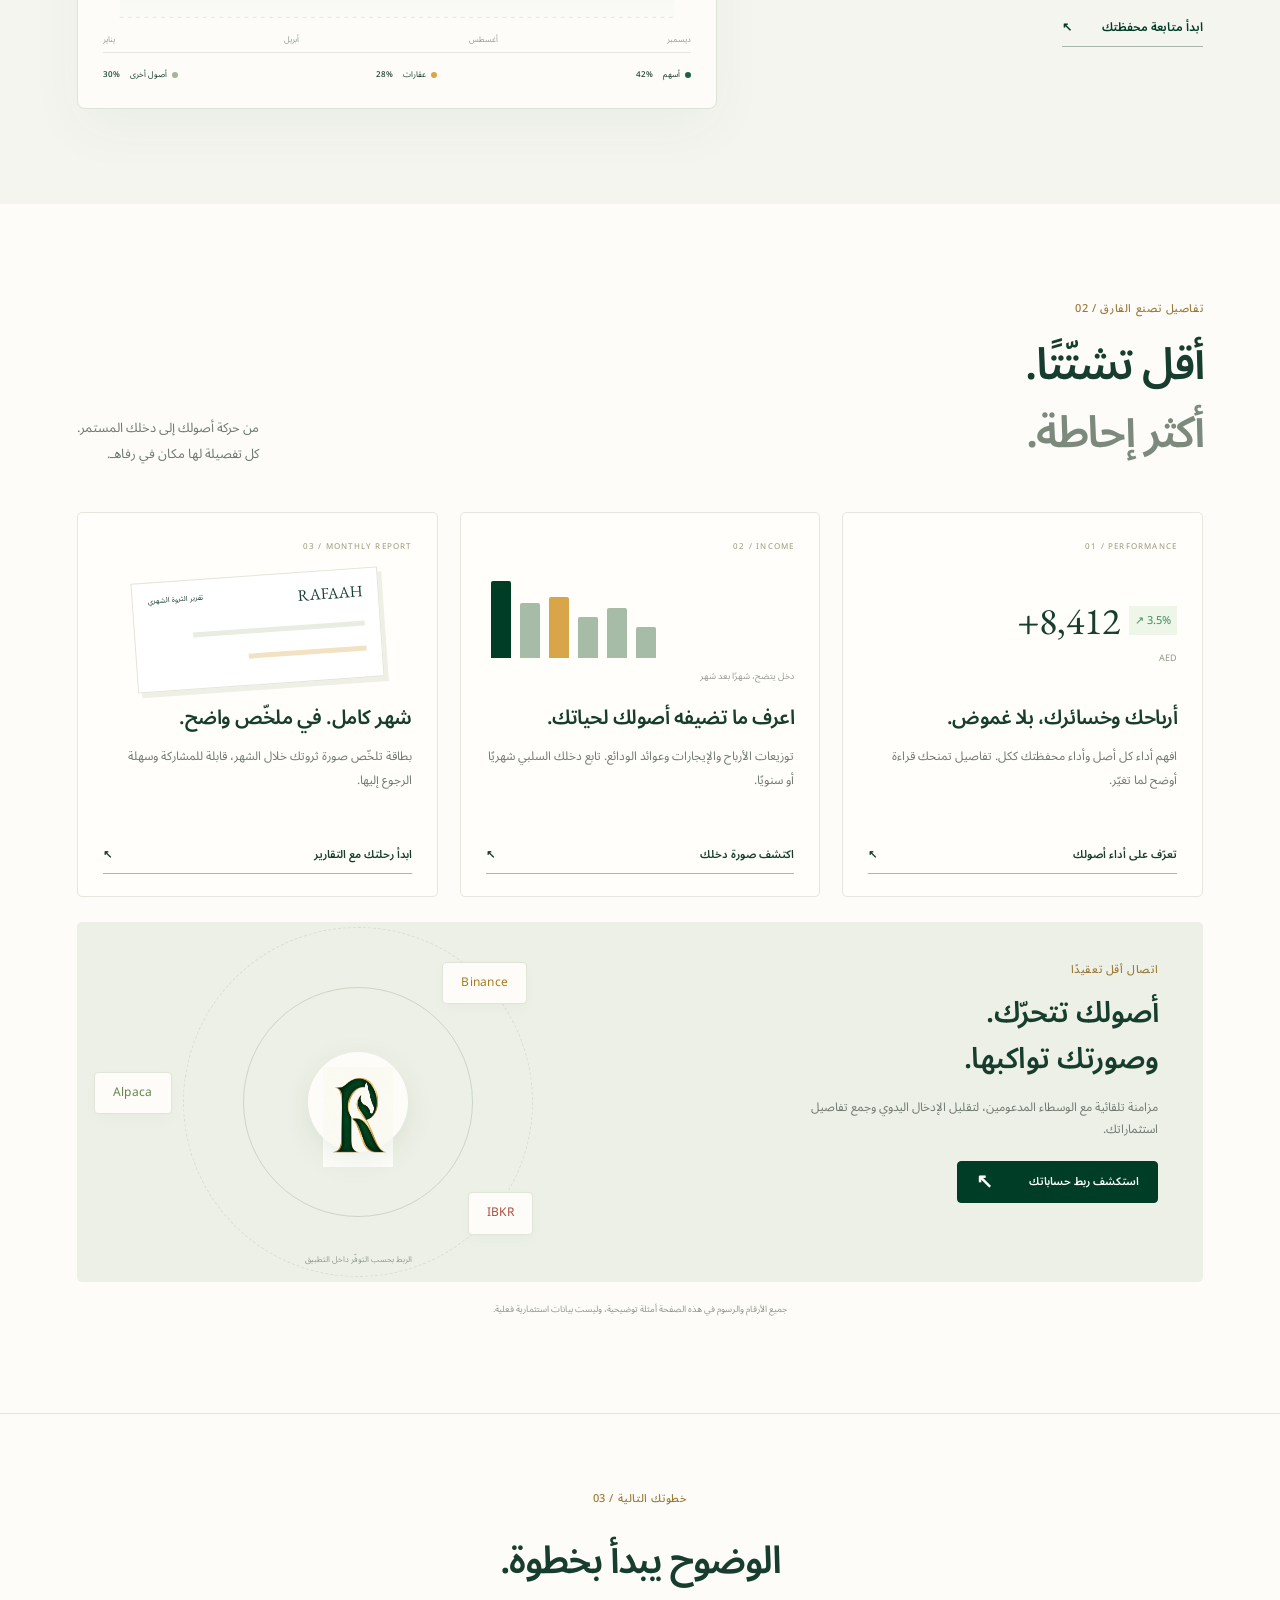
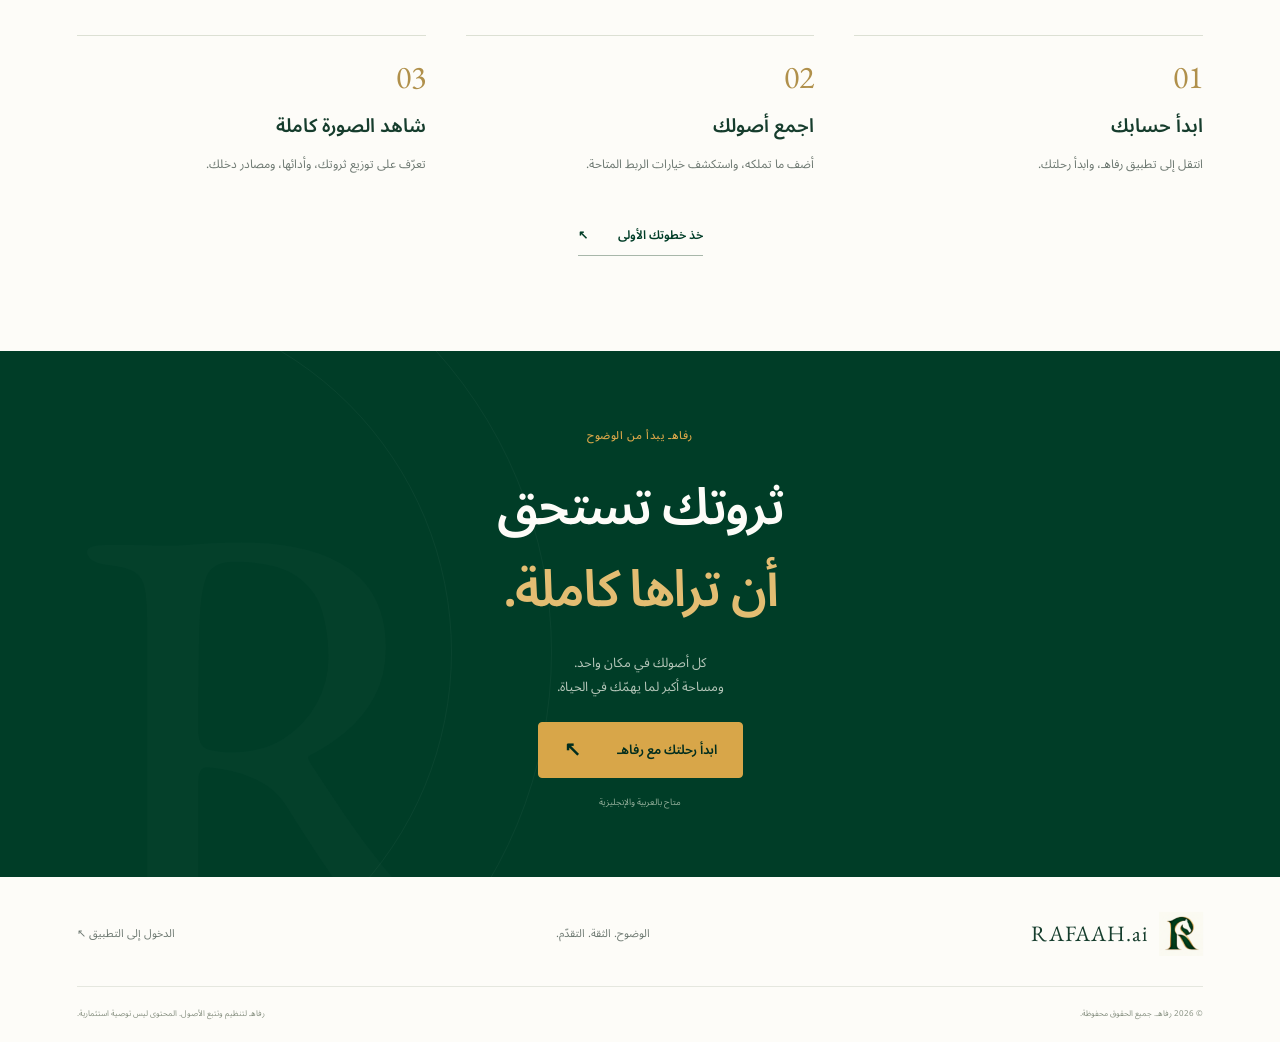
==== commit b2c9e2e7: "Standardize Arabic brand spelling to رفاهـ" ====
--- a/index.html
+++ b/index.html
@@ -2,35 +2,35 @@
 <html lang="ar" dir="rtl">
 <head>
   <meta charset="utf-8"><meta name="viewport" content="width=device-width,initial-scale=1">
-  <meta name="theme-color" content="#003d27"><meta name="description" content="رفاه يجمع الأسهم والعملات الرقمية والعقارات والنقد والمعادن الثمينة في لوحة واحدة. تابع ثروتك وتوزيع أصولك ودخلك برؤية أوضح.">
-  <title>رفاه | كل ثروتك. رؤية واحدة.</title>
+  <meta name="theme-color" content="#003d27"><meta name="description" content="رفاهـ يجمع الأسهم والعملات الرقمية والعقارات والنقد والمعادن الثمينة في لوحة واحدة. تابع ثروتك وتوزيع أصولك ودخلك برؤية أوضح.">
+  <title>رفاهـ | كل ثروتك. رؤية واحدة.</title>
   <link rel="icon" href="assets/logo.webp"><link rel="preconnect" href="https://fonts.googleapis.com"><link rel="preconnect" href="https://fonts.gstatic.com" crossorigin>
   <link href="https://fonts.googleapis.com/css2?family=EB+Garamond:wght@400;500&family=Noto+Sans+Arabic:wght@400;500;600;700;800&display=swap" rel="stylesheet">
   <link rel="stylesheet" href="styles.css"><script src="script.js" defer></script>
 </head>
 <body>
 <a class="skip" href="#main">انتقل إلى المحتوى</a>
-<div class="topbar"><span>من تشتّت الأرقام، إلى وضوح الصورة.</span><a href="https://app.rafaah.ai">ابدأ رحلتك مع رفاه <span aria-hidden="true">↖</span></a></div>
-<header class="header"><a class="brand" href="#" aria-label="رفاه الرئيسية"><img src="assets/logo.webp" width="52" height="52" alt="شعار رفاه"><span lang="en" dir="ltr">RAFAAH<span class="brand-ai">.ai</span></span></a><nav aria-label="التنقل الرئيسي"><a href="#experience">اكتشف رفاه</a><a href="#features">المميزات</a><a href="#how">كيف تبدأ؟</a></nav><a class="button small" href="https://app.rafaah.ai">ابدأ الآن <span aria-hidden="true">↖</span></a></header>
+<div class="topbar"><span>من تشتّت الأرقام، إلى وضوح الصورة.</span><a href="https://app.rafaah.ai">ابدأ رحلتك مع رفاهـ <span aria-hidden="true">↖</span></a></div>
+<header class="header"><a class="brand" href="#" aria-label="رفاهـ الرئيسية"><img src="assets/logo.webp" width="52" height="52" alt="شعار رفاهـ"><span lang="en" dir="ltr">RAFAAH<span class="brand-ai">.ai</span></span></a><nav aria-label="التنقل الرئيسي"><a href="#experience">اكتشف رفاهـ</a><a href="#features">المميزات</a><a href="#how">كيف تبدأ؟</a></nav><a class="button small" href="https://app.rafaah.ai">ابدأ الآن <span aria-hidden="true">↖</span></a></header>
 <main id="main">
 <section class="hero" aria-labelledby="hero-title">
-  <div class="hero-copy"><p class="eyebrow"><span></span> وضوح اليوم. رفاه الغد.</p><h1 id="hero-title">كل ثروتك.<br><span>رؤية واحدة.</span></h1><p class="hero-desc">أسهمك، عملاتك الرقمية، عقاراتك، ونقدك.<br>اجمع الصورة كاملة في مكان واحد، وامنح مستقبلك المالي رؤية أوضح.</p><div class="hero-actions"><a class="button" href="https://app.rafaah.ai">ابدأ مع رفاه <span aria-hidden="true">↖</span></a><a class="text-link" href="#experience">استكشف التجربة <span aria-hidden="true">↓</span></a></div><p class="micro">بالعربية والإنجليزية · مصمّم لوضوحك</p><div class="hero-foot"><span class="tiny-line"></span><p>حياتك أكبر من متابعة الأرقام.<br><strong>دع الصورة تتّضح، وتفرّغ لما تحب.</strong></p></div></div>
+  <div class="hero-copy"><p class="eyebrow"><span></span> وضوح اليوم. رفاهـ الغد.</p><h1 id="hero-title">كل ثروتك.<br><span>رؤية واحدة.</span></h1><p class="hero-desc">أسهمك، عملاتك الرقمية، عقاراتك، ونقدك.<br>اجمع الصورة كاملة في مكان واحد، وامنح مستقبلك المالي رؤية أوضح.</p><div class="hero-actions"><a class="button" href="https://app.rafaah.ai">ابدأ مع رفاهـ <span aria-hidden="true">↖</span></a><a class="text-link" href="#experience">استكشف التجربة <span aria-hidden="true">↓</span></a></div><p class="micro">بالعربية والإنجليزية · مصمّم لوضوحك</p><div class="hero-foot"><span class="tiny-line"></span><p>حياتك أكبر من متابعة الأرقام.<br><strong>دع الصورة تتّضح، وتفرّغ لما تحب.</strong></p></div></div>
   <div class="hero-visual"><img class="lifestyle" src="assets/rafaah-lifestyle.webp" alt="رجل يجلس بهدوء أمام البحر" fetchpriority="high"><div class="photo-shade"></div><p class="photo-caption">مساحة أكبر للحياة.<br><span>وصورة أوضح لثروتك.</span></p><div class="floating-card"><div class="float-head"><span>صافي قيمة الأصول</span><span class="live-dot">عرض توضيحي</span></div><div class="float-number" dir="ltr">1,248,500 <small>AED</small></div><div class="float-bottom"><span class="positive" dir="ltr">↗ 12.8%</span><span>نمو الصورة… خطوة بخطوة</span></div><svg viewBox="0 0 350 63" aria-hidden="true"><path d="M0 59L30 51 58 55 90 33 123 40 160 23 191 30 221 15 253 22 285 7 314 12 350 1"/></svg></div><span class="visual-label" lang="en">WEALTH. CLARITY. CONFIDENCE.</span></div>
 </section>
 <section class="asset-strip" aria-label="فئات الأصول"><span>كل ما تملكه،<br><strong>متصل في رؤيتك.</strong></span><div><b>↗</b> الأسهم</div><div><b>₿</b> العملات الرقمية</div><div><b>⌂</b> العقارات</div><div><b>◈</b> المعادن الثمينة</div><div><b>◎</b> النقد والودائع</div></section>
 <section id="experience" class="experience section">
- <div class="section-intro"><div><p class="eyebrow">الصورة الكاملة / 01</p><h2>افهم ثروتك.<br><span>من كل زاوية.</span></h2></div><p>لا مزيد من التنقّل بين أرقام متفرقة.<br>استكشف كيف يحوّل رفاه تفاصيل أصولك إلى صورة يسهل فهمها.</p></div>
- <div class="experience-grid"><div class="demo-copy"><div role="tablist" aria-label="استكشف لوحة رفاه" class="tabs"><button id="tab-growth" role="tab" aria-selected="true" aria-controls="demo-panel" data-view="growth">تطور المحفظة</button><button id="tab-allocation" role="tab" aria-selected="false" aria-controls="demo-panel" tabindex="-1" data-view="allocation">توزيع الأصول</button><button id="tab-income" role="tab" aria-selected="false" aria-controls="demo-panel" tabindex="-1" data-view="income">الدخل السلبي</button></div><span class="feature-index" id="demo-index">01 — تابع الرحلة</span><h3 id="demo-title">أرقامك تروي قصة.<br>شاهدها بوضوح.</h3><p id="demo-desc">تابع تغيّر قيمة محفظتك بمرور الوقت. رؤية واحدة تساعدك على فهم أين كنت، وأين تقف اليوم.</p><a href="https://app.rafaah.ai" class="text-link green">ابدأ متابعة محفظتك <span aria-hidden="true">↖</span></a></div>
+ <div class="section-intro"><div><p class="eyebrow">الصورة الكاملة / 01</p><h2>افهم ثروتك.<br><span>من كل زاوية.</span></h2></div><p>لا مزيد من التنقّل بين أرقام متفرقة.<br>استكشف كيف يحوّل رفاهـ تفاصيل أصولك إلى صورة يسهل فهمها.</p></div>
+ <div class="experience-grid"><div class="demo-copy"><div role="tablist" aria-label="استكشف لوحة رفاهـ" class="tabs"><button id="tab-growth" role="tab" aria-selected="true" aria-controls="demo-panel" data-view="growth">تطور المحفظة</button><button id="tab-allocation" role="tab" aria-selected="false" aria-controls="demo-panel" tabindex="-1" data-view="allocation">توزيع الأصول</button><button id="tab-income" role="tab" aria-selected="false" aria-controls="demo-panel" tabindex="-1" data-view="income">الدخل السلبي</button></div><span class="feature-index" id="demo-index">01 — تابع الرحلة</span><h3 id="demo-title">أرقامك تروي قصة.<br>شاهدها بوضوح.</h3><p id="demo-desc">تابع تغيّر قيمة محفظتك بمرور الوقت. رؤية واحدة تساعدك على فهم أين كنت، وأين تقف اليوم.</p><a href="https://app.rafaah.ai" class="text-link green">ابدأ متابعة محفظتك <span aria-hidden="true">↖</span></a></div>
  <div class="dashboard" id="demo-panel" role="tabpanel" aria-labelledby="tab-growth" tabindex="0"><div class="dash-top"><span class="dash-brand" lang="en">RAFAAH.ai</span><span class="demo-badge">بيانات توضيحية</span></div><div class="dash-body"><div class="dash-heading"><span id="metric-label">إجمالي قيمة المحفظة</span><div class="periods" aria-label="الفترة الزمنية"><button data-period="month" aria-pressed="false">شهر</button><button data-period="year" aria-pressed="true">سنة</button></div></div><div class="metric"><strong id="metric-value" dir="ltr">1,248,500</strong><span>درهم إماراتي</span></div><div class="metric-trend" id="metric-trend">↗ 12.8% خلال السنة</div><div class="chart-area" id="chart-area"><svg class="growth-chart" viewBox="0 0 600 200" role="img" aria-label="مخطط توضيحي لنمو المحفظة"><defs><linearGradient id="fill" x1="0" y1="0" x2="0" y2="1"><stop stop-color="#227953" stop-opacity=".2"/><stop offset="1" stop-color="#227953" stop-opacity="0"/></linearGradient></defs><g class="grid-lines"><path d="M0 30H600 M0 85H600 M0 140H600 M0 195H600"/></g><path id="chart-fill" fill="url(#fill)" d="M0 170L50 156 100 161 150 112 200 127 250 98 300 108 350 67 400 82 450 35 500 50 550 24 600 10V200H0Z"/><path id="chart-line" class="chart-line" d="M0 170L50 156 100 161 150 112 200 127 250 98 300 108 350 67 400 82 450 35 500 50 550 24 600 10"/></svg><div class="chart-labels"><span>يناير</span><span>أبريل</span><span>أغسطس</span><span>ديسمبر</span></div></div><div class="dash-bottom"><span><i class="dot"></i> أسهم <b>42%</b></span><span><i class="dot gold"></i> عقارات <b>28%</b></span><span><i class="dot light"></i> أصول أخرى <b>30%</b></span></div></div></div></div>
 </section>
-<section id="features" class="features section"><div class="section-intro"><div><p class="eyebrow">تفاصيل تصنع الفارق / 02</p><h2>أقل تشتّتًا.<br><span>أكثر إحاطة.</span></h2></div><p>من حركة أصولك إلى دخلك المستمر.<br>كل تفصيلة لها مكان في رفاه.</p></div><div class="feature-grid">
+<section id="features" class="features section"><div class="section-intro"><div><p class="eyebrow">تفاصيل تصنع الفارق / 02</p><h2>أقل تشتّتًا.<br><span>أكثر إحاطة.</span></h2></div><p>من حركة أصولك إلى دخلك المستمر.<br>كل تفصيلة لها مكان في رفاهـ.</p></div><div class="feature-grid">
  <article class="feature-card"><span class="card-no">01 / PERFORMANCE</span><div class="mini-profit" dir="ltr">+8,412 <small>↗ 3.5%</small><span>AED</span></div><h3>أرباحك وخسائرك، بلا غموض.</h3><p>افهم أداء كل أصل وأداء محفظتك ككل. تفاصيل تمنحك قراءة أوضح لما تغيّر.</p><a class="text-link" href="https://app.rafaah.ai">تعرّف على أداء أصولك <span>↖</span></a></article>
  <article class="feature-card"><span class="card-no">02 / INCOME</span><div class="mini-bars" aria-hidden="true"><i></i><i></i><i></i><i></i><i></i><i></i><span>دخل يتضح، شهرًا بعد شهر</span></div><h3>اعرف ما تضيفه أصولك لحياتك.</h3><p>توزيعات الأرباح والإيجارات وعوائد الودائع. تابع دخلك السلبي شهريًا أو سنويًا.</p><a class="text-link" href="https://app.rafaah.ai">اكتشف صورة دخلك <span>↖</span></a></article>
  <article class="feature-card"><span class="card-no">03 / MONTHLY REPORT</span><div class="mini-report"><span lang="en">RAFAAH</span><span>تقرير الثروة الشهري</span><div></div><div></div></div><h3>شهر كامل. في ملخّص واضح.</h3><p>بطاقة تلخّص صورة ثروتك خلال الشهر، قابلة للمشاركة وسهلة الرجوع إليها.</p><a class="text-link" href="https://app.rafaah.ai">ابدأ رحلتك مع التقارير <span>↖</span></a></article>
- </div><div class="sync-feature"><div class="sync-copy"><p class="eyebrow">اتصال أقل تعقيدًا</p><h3>أصولك تتحرّك.<br>وصورتك تواكبها.</h3><p>مزامنة تلقائية مع الوسطاء المدعومين، لتقليل الإدخال اليدوي وجمع تفاصيل استثماراتك.</p><a href="https://app.rafaah.ai" class="button">استكشف ربط حساباتك <span>↖</span></a></div><div class="sync-art"><div class="orbit orbit-one"></div><div class="orbit orbit-two"></div><div class="sync-logo"><img src="assets/logo.webp" alt="رفاه" width="100" height="100"></div><span class="broker binance" lang="en">Binance</span><span class="broker alpaca" lang="en">Alpaca</span><span class="broker ibkr" lang="en">IBKR</span><span class="sync-note">الربط بحسب التوفّر داخل التطبيق</span></div></div><p class="illustration-note">جميع الأرقام والرسوم في هذه الصفحة أمثلة توضيحية، وليست بيانات استثمارية فعلية.</p></section>
-<section id="how" class="how section"><p class="eyebrow">خطوتك التالية / 03</p><h2>الوضوح يبدأ بخطوة.</h2><div class="steps"><article><span>01</span><h3>ابدأ حسابك</h3><p>انتقل إلى تطبيق رفاه، وابدأ رحلتك.</p></article><article><span>02</span><h3>اجمع أصولك</h3><p>أضف ما تملكه، واستكشف خيارات الربط المتاحة.</p></article><article><span>03</span><h3>شاهد الصورة كاملة</h3><p>تعرّف على توزيع ثروتك، وأدائها، ومصادر دخلك.</p></article></div><a href="https://app.rafaah.ai" class="text-link green">خذ خطوتك الأولى <span>↖</span></a></section>
-<section class="final-cta"><div class="cta-mark" aria-hidden="true">R</div><p class="eyebrow">رفاه يبدأ من الوضوح</p><h2>ثروتك تستحق<br><span>أن تراها كاملة.</span></h2><p>كل أصولك في مكان واحد.<br>ومساحة أكبر لما يهمّك في الحياة.</p><a class="button gold-button" href="https://app.rafaah.ai">ابدأ رحلتك مع رفاه <span>↖</span></a><span class="final-note">متاح بالعربية والإنجليزية</span></section>
+ </div><div class="sync-feature"><div class="sync-copy"><p class="eyebrow">اتصال أقل تعقيدًا</p><h3>أصولك تتحرّك.<br>وصورتك تواكبها.</h3><p>مزامنة تلقائية مع الوسطاء المدعومين، لتقليل الإدخال اليدوي وجمع تفاصيل استثماراتك.</p><a href="https://app.rafaah.ai" class="button">استكشف ربط حساباتك <span>↖</span></a></div><div class="sync-art"><div class="orbit orbit-one"></div><div class="orbit orbit-two"></div><div class="sync-logo"><img src="assets/logo.webp" alt="رفاهـ" width="100" height="100"></div><span class="broker binance" lang="en">Binance</span><span class="broker alpaca" lang="en">Alpaca</span><span class="broker ibkr" lang="en">IBKR</span><span class="sync-note">الربط بحسب التوفّر داخل التطبيق</span></div></div><p class="illustration-note">جميع الأرقام والرسوم في هذه الصفحة أمثلة توضيحية، وليست بيانات استثمارية فعلية.</p></section>
+<section id="how" class="how section"><p class="eyebrow">خطوتك التالية / 03</p><h2>الوضوح يبدأ بخطوة.</h2><div class="steps"><article><span>01</span><h3>ابدأ حسابك</h3><p>انتقل إلى تطبيق رفاهـ، وابدأ رحلتك.</p></article><article><span>02</span><h3>اجمع أصولك</h3><p>أضف ما تملكه، واستكشف خيارات الربط المتاحة.</p></article><article><span>03</span><h3>شاهد الصورة كاملة</h3><p>تعرّف على توزيع ثروتك، وأدائها، ومصادر دخلك.</p></article></div><a href="https://app.rafaah.ai" class="text-link green">خذ خطوتك الأولى <span>↖</span></a></section>
+<section class="final-cta"><div class="cta-mark" aria-hidden="true">R</div><p class="eyebrow">رفاهـ يبدأ من الوضوح</p><h2>ثروتك تستحق<br><span>أن تراها كاملة.</span></h2><p>كل أصولك في مكان واحد.<br>ومساحة أكبر لما يهمّك في الحياة.</p><a class="button gold-button" href="https://app.rafaah.ai">ابدأ رحلتك مع رفاهـ <span>↖</span></a><span class="final-note">متاح بالعربية والإنجليزية</span></section>
 </main>
-<footer><a class="brand" href="#"><img src="assets/logo.webp" alt="شعار رفاه" width="44" height="44"><span lang="en" dir="ltr">RAFAAH.ai</span></a><p>الوضوح. الثقة. التقدّم.</p><a href="https://app.rafaah.ai">الدخول إلى التطبيق ↖</a><div class="footer-bottom"><span>© <span id="year">2026</span> رفاه. جميع الحقوق محفوظة.</span><span>رفاه لتنظيم وتتبع الأصول. المحتوى ليس توصية استثمارية.</span></div></footer>
-<a class="mobile-cta button" href="https://app.rafaah.ai">ابدأ مع رفاه <span>↖</span></a>
+<footer><a class="brand" href="#"><img src="assets/logo.webp" alt="شعار رفاهـ" width="44" height="44"><span lang="en" dir="ltr">RAFAAH.ai</span></a><p>الوضوح. الثقة. التقدّم.</p><a href="https://app.rafaah.ai">الدخول إلى التطبيق ↖</a><div class="footer-bottom"><span>© <span id="year">2026</span> رفاهـ. جميع الحقوق محفوظة.</span><span>رفاهـ لتنظيم وتتبع الأصول. المحتوى ليس توصية استثمارية.</span></div></footer>
+<a class="mobile-cta button" href="https://app.rafaah.ai">ابدأ مع رفاهـ <span>↖</span></a>
 </body></html>
--- a/styles.css
+++ b/styles.css
@@ -1,3 +1,6 @@
 :root{--emerald:#003d27;--deep:#002d1e;--gold:#d8a649;--ivory:#fdfcf8;--ink:#163d2d;--muted:#6e7972;--line:#e5e7df;--font:'Noto Sans Arabic',sans-serif}*{box-sizing:border-box}html{scroll-behavior:smooth;scroll-padding-top:125px}body{margin:0;background:var(--ivory);color:var(--ink);font-family:var(--font);line-height:1.85}a{color:inherit;text-decoration:none}button{font:inherit;cursor:pointer}a,button{-webkit-tap-highlight-color:transparent}a:focus-visible,button:focus-visible,[tabindex]:focus-visible{outline:3px solid var(--gold);outline-offset:5px}img{max-width:100%;display:block}button,a{touch-action:manipulation}.skip{position:fixed;top:-100px;background:white;padding:10px;z-index:100}.skip:focus{top:0}.topbar{position:sticky;top:0;z-index:30;background:var(--emerald);color:var(--ivory);min-height:39px;display:flex;gap:25px;align-items:center;justify-content:center;font-size:11px;letter-spacing:.1px}.topbar a{color:#f0c775;border-bottom:1px solid #d8a64966}.topbar a span{margin-right:10px}.header{position:sticky;top:39px;z-index:29;display:flex;justify-content:space-between;align-items:center;padding:14px 6%;background:#fdfcf8f5;border-bottom:1px solid var(--line);backdrop-filter:blur(14px);min-height:89px}.brand{display:inline-flex;gap:11px;align-items:center}.brand img{mix-blend-mode:multiply;object-fit:contain}.brand>span{font-family:'EB Garamond',serif;font-size:28px;letter-spacing:1px}.brand-ai{color:#8c794b}.header nav{display:flex;gap:35px;font-size:12px}.header nav a:hover{color:#a47a29}.button{background:var(--emerald);color:white;display:inline-flex;align-items:center;justify-content:space-between;gap:36px;padding:15px 25px;font-size:13px;font-weight:600;border:1px solid var(--emerald);border-radius:4px;transition:background .2s,transform .2s}.button:hover{background:#126044;transform:translateY(-2px)}.button span{font-size:20px;line-height:1}.button.small{padding:10px 18px;font-size:12px;gap:22px}.hero{display:grid;grid-template-columns:1fr 1fr;min-height:680px;padding:37px 6% 60px;gap:6%}.hero-copy{padding-top:34px}.eyebrow{display:flex;align-items:center;gap:9px;color:#9b7a39;font-size:11px;letter-spacing:.6px;margin:0 0 22px;font-weight:500}.eyebrow>span{width:7px;height:7px;background:var(--gold);border-radius:100%}h1,h2,h3,p{margin-top:0}h1{font-size:clamp(52px,5.8vw,89px);font-weight:600;line-height:1.4;letter-spacing:-3px;margin-bottom:20px}h1>span{color:#9f813f}h2{font-size:44px;font-weight:600;line-height:1.55;letter-spacing:-1.6px;margin-bottom:0}h2 span{color:#7c8a7d}.hero-desc{font-size:15px;color:var(--muted);line-height:2.1;max-width:430px;margin-bottom:28px}.hero-actions{display:flex;gap:27px;align-items:center}.text-link{display:inline-flex;align-items:center;justify-content:space-between;gap:30px;font-size:12px;font-weight:600;border-bottom:1px solid #a8b7aa;padding:7px 0}.text-link:hover{color:#a47a29;border-color:var(--gold)}.micro{font-size:10px;color:#849086;margin-top:15px}.hero-foot{display:flex;align-items:center;gap:16px;margin-top:45px}.tiny-line{height:1px;width:42px;background:var(--gold)}.hero-foot p{font-size:11px;color:var(--muted);line-height:1.9;margin:0}.hero-foot strong{font-weight:500;color:var(--ink)}.hero-visual{position:relative;min-height:590px;border-radius:5px 5px 100px 5px;overflow:hidden;background:#5a889e}.lifestyle{height:100%;width:100%;object-fit:cover;object-position:center 56%;position:absolute}.photo-shade{position:absolute;inset:0;background:linear-gradient(180deg,#002e2050,transparent 55%,#002e2050)}.photo-caption{position:absolute;top:35px;right:32px;font-size:23px;line-height:1.8;color:white;font-weight:500}.photo-caption span{font-size:14px;color:#e2ebe6;font-weight:400}.floating-card{position:absolute;bottom:42px;right:25px;left:25px;background:#fdfcf8ed;backdrop-filter:blur(10px);padding:20px 24px 8px;border:1px solid #ffffff80;border-radius:8px;box-shadow:0 15px 45px #002d1e20}.float-head,.float-bottom{display:flex;justify-content:space-between;align-items:center;font-size:10px}.live-dot{color:#7d897e;font-size:8px}.live-dot:before{content:'';display:inline-block;background:var(--gold);height:4px;width:4px;border-radius:50%;margin-left:5px}.float-number{text-align:right;font:40px 'EB Garamond',serif;letter-spacing:1px;margin:9px 0}.float-number small{font:10px var(--font);color:var(--muted)}.float-bottom{font-size:9px;color:var(--muted)}.positive{color:#24774b;background:#e5f1e7;padding:2px 7px;border-radius:3px}.floating-card svg{display:block;width:100%;height:52px;margin-top:8px}.floating-card path{stroke:#3a805c;stroke-width:1.7;fill:none}.visual-label{position:absolute;bottom:12px;left:40px;font-size:7px;color:#f9f8e4;letter-spacing:2px}.asset-strip{border-top:1px solid var(--line);border-bottom:1px solid var(--line);display:flex;justify-content:space-between;align-items:center;gap:20px;padding:30px 6%;font-size:12px}.asset-strip>span{font-size:10px;color:var(--muted);line-height:1.8}.asset-strip>span strong{font-weight:500;color:var(--ink)}.asset-strip div{display:flex;align-items:center;gap:12px}.asset-strip b{font-family:serif;font-size:27px;color:#b49454;font-weight:400}.section{padding:95px 6%}.section-intro{display:flex;justify-content:space-between;align-items:flex-end;gap:35px;margin-bottom:45px}.section-intro>p{font-size:13px;line-height:2;color:var(--muted);margin:0;max-width:400px}.section-intro .eyebrow{margin-bottom:12px}.experience{background:#f4f5ef}.experience-grid{display:grid;grid-template-columns: .85fr 1.3fr;gap:6%;align-items:center}.tabs{display:flex;gap:4px;border-bottom:1px solid #d8dfd5;margin-bottom:29px}.tabs button{background:none;border:0;border-bottom:2px solid transparent;padding:10px 9px;color:#7f8a80;font-size:11px;white-space:nowrap}.tabs button[aria-selected=true]{color:var(--emerald);border-color:var(--emerald);font-weight:700}.feature-index{font-size:10px;color:#9b7a39}.demo-copy h3{font-size:27px;line-height:1.8;font-weight:600;letter-spacing:-.5px;margin:10px 0}.demo-copy>p{font-size:13px;color:var(--muted);max-width:350px;min-height:80px}.green{color:var(--emerald)}.dashboard{border:1px solid #dde3d9;border-radius:8px;background:var(--ivory);box-shadow:0 20px 55px #003d270b;overflow:hidden}.dash-top{display:flex;align-items:center;justify-content:space-between;padding:14px 23px;background:var(--emerald);color:white}.dash-brand{font:19px 'EB Garamond',serif;letter-spacing:1px}.demo-badge{font-size:8px;opacity:.7}.dash-body{padding:25px}.dash-heading{display:flex;align-items:center;justify-content:space-between;font-size:10px;color:var(--muted)}.periods{display:flex;background:#eeefe7;border-radius:4px;padding:2px}.periods button{font-size:9px;border:0;background:none;color:#8a9489;padding:3px 10px;border-radius:3px}.periods button[aria-pressed=true]{background:white;color:var(--emerald);box-shadow:0 1px 4px #003d2710}.metric{display:flex;align-items:baseline;gap:10px;margin-top:6px}.metric strong{font:45px 'EB Garamond',serif;font-weight:500;letter-spacing:-1px}.metric>span{font-size:9px;color:#849084}.metric-trend{color:#47825a;font-size:9px}.chart-area{min-height:215px;margin-top:15px}.growth-chart{width:100%;height:185px;overflow:visible}.grid-lines path{stroke:#e3e8dd;stroke-dasharray:4 5;fill:none;stroke-width:1}.chart-line{stroke:#246848;stroke-width:2.5;fill:none;stroke-linejoin:round}.chart-labels{display:flex;justify-content:space-between;color:#929d91;font-size:8px;direction:ltr}.dash-bottom{display:flex;justify-content:space-between;gap:8px;border-top:1px solid var(--line);padding-top:15px;font-size:8px}.dash-bottom span{display:flex;align-items:center;gap:5px}.dash-bottom b{font-weight:500;margin-right:5px}.dot{width:6px;height:6px;background:#1c6244;display:inline-block;border-radius:50%}.dot.gold{background:var(--gold)}.dot.light{background:#a5b59c}.feature-grid{display:grid;grid-template-columns:repeat(3,1fr);gap:22px}.feature-card{border:1px solid var(--line);border-radius:5px;padding:27px 25px 22px;background:#fffefa;display:flex;flex-direction:column;transition:transform .25s,box-shadow .25s}.feature-card:hover{transform:translateY(-5px);box-shadow:0 12px 35px #003d2708}.card-no{font-size:8px;letter-spacing:1.2px;color:#9b967b;direction:ltr;text-align:right}.feature-card h3{font-size:20px;font-weight:600;letter-spacing:-.5px;margin:15px 0 8px}.feature-card>p{font-size:12px;color:var(--muted);line-height:2;min-height:75px;margin-bottom:18px}.feature-card .text-link{margin-top:auto;font-size:11px}.mini-profit{height:130px;display:flex;align-items:center;justify-content:flex-end;gap:9px;font:38px 'EB Garamond',serif;position:relative}.mini-profit small{font:11px var(--font);color:#408c5e;background:#eef5e9;padding:3px 6px}.mini-profit>span{position:absolute;right:0;bottom:17px;font:9px var(--font);color:#8f988a}.mini-bars{display:flex;align-items:flex-end;justify-content:flex-end;gap:9px;height:130px;padding:26px 5px 27px;position:relative}.mini-bars i{width:20px;background:#a6bca6;height:40%;border-radius:2px 2px 0 0}.mini-bars i:nth-child(2){height:65%}.mini-bars i:nth-child(3){height:54%}.mini-bars i:nth-child(4){height:80%;background:var(--gold)}.mini-bars i:nth-child(5){height:72%}.mini-bars i:nth-child(6){height:100%;background:var(--emerald)}.mini-bars span{position:absolute;bottom:0;right:0;font-size:9px;color:#939b90}.mini-report{height:110px;width:80%;border:1px solid #e4e4d8;transform:rotate(-4deg);margin:20px auto 0;padding:12px 15px;box-shadow:4px 5px 0 #eef0e6;display:flex;flex-wrap:wrap;gap:5px;justify-content:space-between;background:#fff}.mini-report>span:first-child{font:16px 'EB Garamond',serif}.mini-report>span:nth-child(2){font-size:7px}.mini-report div{height:5px;width:80%;background:#e8ede1}.mini-report div:last-child{width:55%;background:#d8a64955}.sync-feature{margin-top:25px;background:#edf0e6;display:grid;grid-template-columns:1fr 1fr;border-radius:5px;overflow:hidden;min-height:360px}.sync-copy{padding:38px 45px}.sync-copy .eyebrow{margin-bottom:10px}.sync-copy h3{font-size:29px;line-height:1.6;letter-spacing:-.5px;font-weight:600;margin-bottom:14px}.sync-copy>p:not(.eyebrow){font-size:12px;color:var(--muted);max-width:360px}.sync-copy .button{font-size:11px;padding:10px 18px;margin-top:8px}.sync-art{position:relative;min-height:330px;display:flex;align-items:center;justify-content:center;overflow:hidden}.orbit{position:absolute;border:1px solid #cbd6c5;border-radius:50%;width:230px;height:230px}.orbit-two{width:350px;height:350px;border-style:dashed;opacity:.65}.sync-logo{z-index:1;width:100px;height:100px;background:var(--ivory);border-radius:50%;padding:15px;box-shadow:0 8px 30px #003d2714;display:grid;place-items:center}.sync-logo img{mix-blend-mode:multiply}.broker{position:absolute;padding:9px 18px;background:var(--ivory);border:1px solid #e0e5d8;box-shadow:0 5px 15px #003d2706;border-radius:4px;font-size:12px;letter-spacing:.3px;z-index:2}.binance{top:40px;right:20%;color:#a67a1d}.alpaca{top:150px;left:3%;color:#68844b}.ibkr{bottom:47px;right:19%;color:#a94d3a}.sync-note{position:absolute;bottom:14px;font-size:8px;color:#909b8d}.illustration-note{text-align:center;font-size:9px;color:#92988e;margin:20px 0 0}.how{border-top:1px solid var(--line);text-align:center;padding-top:75px}.how .eyebrow{justify-content:center}.how h2{font-size:38px}.steps{display:grid;grid-template-columns:repeat(3,1fr);gap:40px;text-align:right;margin:45px 0 30px}.steps article{border-top:1px solid #dce0d4;padding-top:20px;position:relative}.steps article>span{font:32px 'EB Garamond',serif;color:#b0904b}.steps h3{font-size:19px;font-weight:600;margin:10px 0}.steps p{color:var(--muted);font-size:12px}.final-cta{position:relative;overflow:hidden;text-align:center;background:var(--emerald);color:var(--ivory);padding:75px 6% 65px}.final-cta .eyebrow{justify-content:center;color:var(--gold)}.final-cta h2{font-size:51px;line-height:1.6;position:relative}.final-cta h2 span{color:#e3bd72}.final-cta>p:not(.eyebrow){font-size:13px;color:#b4c6b9;margin-top:20px;position:relative}.gold-button{background:var(--gold);border-color:var(--gold);color:var(--deep);position:relative;margin-top:10px}.gold-button:hover{background:#e9bd64}.final-note{display:block;font-size:9px;color:#91ad99;margin-top:17px}.cta-mark{position:absolute;left:5%;bottom:-180px;font:640px 'EB Garamond',serif;line-height:1;color:#ffffff04;pointer-events:none}.final-cta:before,.final-cta:after{content:'';width:700px;height:700px;border:1px solid #ffffff0a;position:absolute;left:-250px;top:-50px;border-radius:50%}.final-cta:after{width:900px;height:900px;left:-350px;top:-150px}.final-cta .button{z-index:1}footer{padding:35px 6% 20px;display:flex;align-items:center;justify-content:space-between;flex-wrap:wrap;gap:20px}footer .brand>span{font-size:22px}footer>p,footer>a:not(.brand){font-size:11px;color:var(--muted);margin:0}.footer-bottom{border-top:1px solid var(--line);padding-top:20px;margin-top:10px;display:flex;justify-content:space-between;gap:20px;flex-basis:100%;font-size:8px;color:#899283}.mobile-cta{display:none}.allocation-view{display:flex;align-items:center;justify-content:center;gap:35px;min-height:215px}.donut{height:150px;width:150px;flex-shrink:0;border-radius:50%;background:conic-gradient(#1c6244 0 42%,#d8a649 42% 70%,#a5b59c 70%);position:relative}.donut:after{content:'5 فئات أصول';position:absolute;inset:23px;background:var(--ivory);border-radius:50%;display:grid;place-items:center;font-size:10px}.allocation-legend{display:grid;gap:12px;font-size:10px}.allocation-legend b{margin-right:18px}.income-view{display:flex;height:210px;align-items:flex-end;justify-content:space-around;padding:25px 5px 10px;gap:10px;direction:ltr}.income-column{height:var(--height);width:11%;background:#1f6545;position:relative;border-radius:4px 4px 0 0;min-width:25px}.income-column:nth-child(even){background:#d8a649}.income-column span{position:absolute;bottom:-24px;left:50%;transform:translateX(-50%);font-size:8px;color:#849081;white-space:nowrap}.chart-area.income{margin-bottom:20px}@media(min-width:1600px){.hero,.section,.asset-strip,.header,footer{padding-left:max(6%,calc((100vw - 1420px)/2));padding-right:max(6%,calc((100vw - 1420px)/2))}.hero{grid-template-columns:1fr 1fr}.hero-visual{max-height:720px}}@media(max-width:1050px){.hero{gap:4%;padding-top:25px;min-height:620px}.hero-visual{min-height:550px}.hero-copy{padding-top:25px}h1{font-size:61px}.hero-desc{font-size:13px}.hero-actions{gap:17px}.hero-actions .button{gap:22px}.hero-foot{margin-top:25px}.asset-strip{gap:15px}.asset-strip div{font-size:10px;gap:7px}.section{padding:75px 5%}.experience-grid{gap:4%;grid-template-columns:1fr 1.15fr}.tabs button{padding:8px 5px;font-size:10px}.feature-card{padding:20px}.feature-card h3{font-size:17px}.sync-copy{padding:30px}.metric strong{font-size:38px}.mini-profit{font-size:30px}.mini-profit small{font-size:9px}}@media(max-width:760px){html{scroll-padding-top:118px}.topbar{min-height:35px;font-size:9px;gap:15px}.header{top:35px;min-height:76px;padding:10px 5%}.header .brand img{width:40px;height:40px}.brand>span{font-size:23px}.header nav{display:none}.button.small{padding:9px 15px;font-size:10px}.hero{grid-template-columns:1fr;padding:25px 5% 35px;gap:30px}.hero-copy{padding-top:8px}.eyebrow{font-size:10px;margin-bottom:16px}h1{font-size:61px;line-height:1.35;margin-bottom:17px;letter-spacing:-2px}.hero-desc{font-size:13px;max-width:100%;margin-bottom:23px}.hero-foot{display:none}.hero-actions{gap:26px}.hero-visual{min-height:510px;max-height:610px;aspect-ratio:.85;border-radius:5px 5px 70px 5px}.lifestyle{object-position:center 58%}.photo-caption{top:23px;right:23px;font-size:23px}.floating-card{bottom:35px;right:20px;left:20px;padding:18px 20px 7px}.float-number{font-size:38px}.asset-strip{padding:22px 5%;flex-wrap:wrap;justify-content:flex-start;column-gap:25px;row-gap:12px}.asset-strip>span{flex-basis:100%;display:flex;gap:6px;font-size:10px}.asset-strip>span br{display:none}.asset-strip div{font-size:10px}.asset-strip b{font-size:23px}.section{padding:55px 5%}.section-intro{display:block;margin-bottom:28px}h2{font-size:34px;line-height:1.6;letter-spacing:-.9px}.section-intro>p{margin-top:20px;font-size:12px}.experience-grid{grid-template-columns:1fr;gap:30px}.tabs{margin-bottom:20px;gap:17px}.tabs button{font-size:11px;padding:10px 5px}.demo-copy h3{font-size:25px;margin-top:8px}.demo-copy>p{min-height:0;max-width:100%;font-size:12px}.dash-body{padding:20px}.metric strong{font-size:39px}.growth-chart{height:170px}.chart-area{min-height:200px}.feature-grid{grid-template-columns:1fr;gap:16px}.feature-card{padding:25px}.feature-card h3{font-size:22px}.feature-card>p{min-height:0;margin-bottom:20px;font-size:12px}.feature-card .text-link{align-self:flex-start;gap:35px}.mini-profit{font-size:40px;height:110px}.mini-bars{height:110px;justify-content:flex-start;direction:ltr}.mini-report{width:70%;margin-top:17px;height:105px}.feature-card .card-no{font-size:9px}.sync-feature{grid-template-columns:1fr;margin-top:20px}.sync-copy{padding:28px}.sync-copy h3{font-size:27px}.sync-art{min-height:300px}.orbit{width:210px;height:210px}.orbit-two{width:310px;height:310px}.binance{top:19px;right:15%}.alpaca{top:130px;left:5%}.ibkr{bottom:40px;right:15%}.how h2{font-size:30px}.steps{grid-template-columns:1fr;gap:15px;margin:25px 0}.steps article{padding:17px 50px 0 0}.steps article>span{position:absolute;right:0;top:20px;font-size:29px}.steps h3{margin:3px 0;font-size:18px}.steps p{margin-bottom:10px}.final-cta{padding:50px 5%}.final-cta h2{font-size:39px}.cta-mark{left:-70px;font-size:500px;bottom:-120px}footer{padding:25px 5% 95px;gap:16px}footer>.brand{flex-basis:100%}footer .brand img{width:38px;height:38px}footer>p,footer>a:not(.brand){font-size:10px}.footer-bottom{display:block;font-size:8px}.footer-bottom>span{display:block;margin-bottom:5px}.mobile-cta{display:flex;position:fixed;z-index:35;bottom:12px;left:5%;right:5%;box-shadow:0 5px 30px #002d1e35;padding:12px 22px;border:1px solid #3c7254}.allocation-view{gap:20px}.donut{width:135px;height:135px}}@media(prefers-reduced-motion:reduce){html{scroll-behavior:auto}*,*:before,*:after{transition:none!important;animation:none!important}}
 :where(.hero-copy,.hero-visual,.demo-copy,.dashboard){min-width:0}
 @media(max-width:760px){.hero .hero-visual{aspect-ratio:auto;width:100%;height:510px}}
+.header{direction:ltr}
+.header .brand{direction:ltr}
+.header nav,.header>.button{direction:rtl}
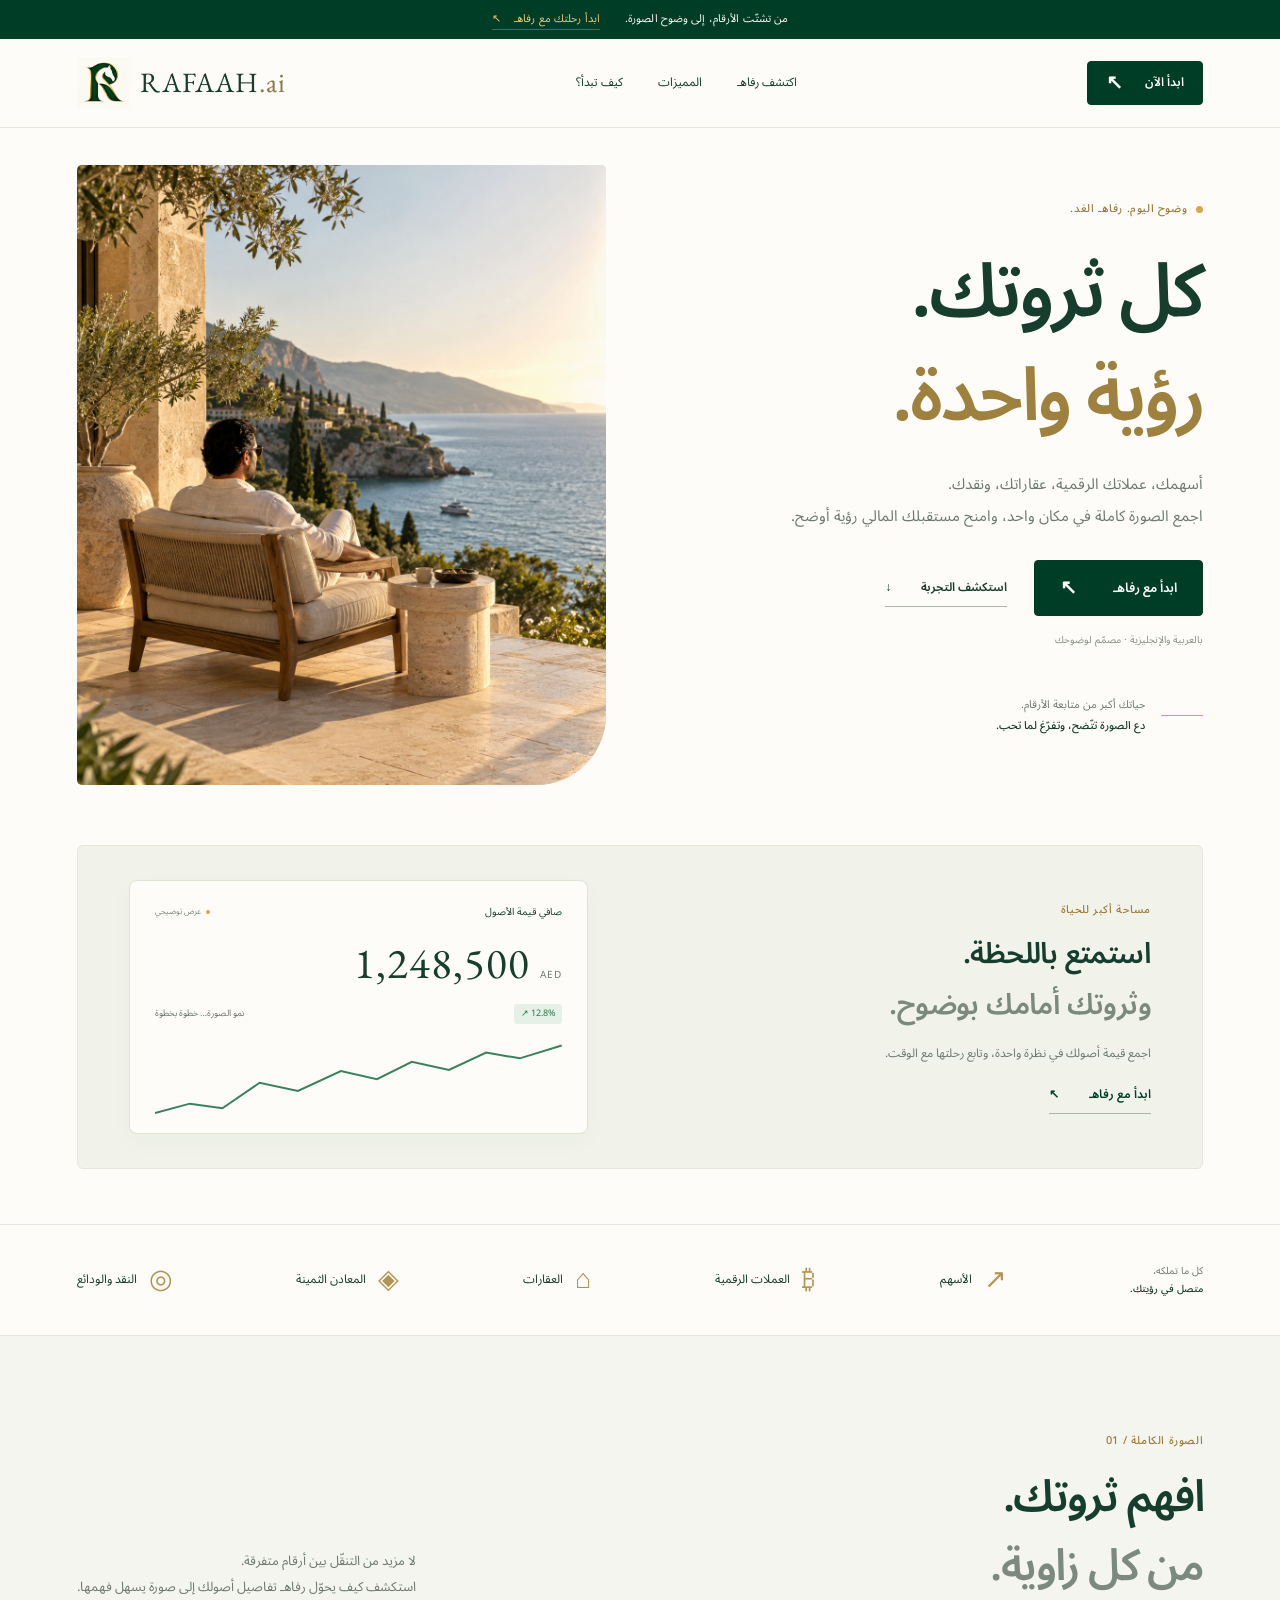
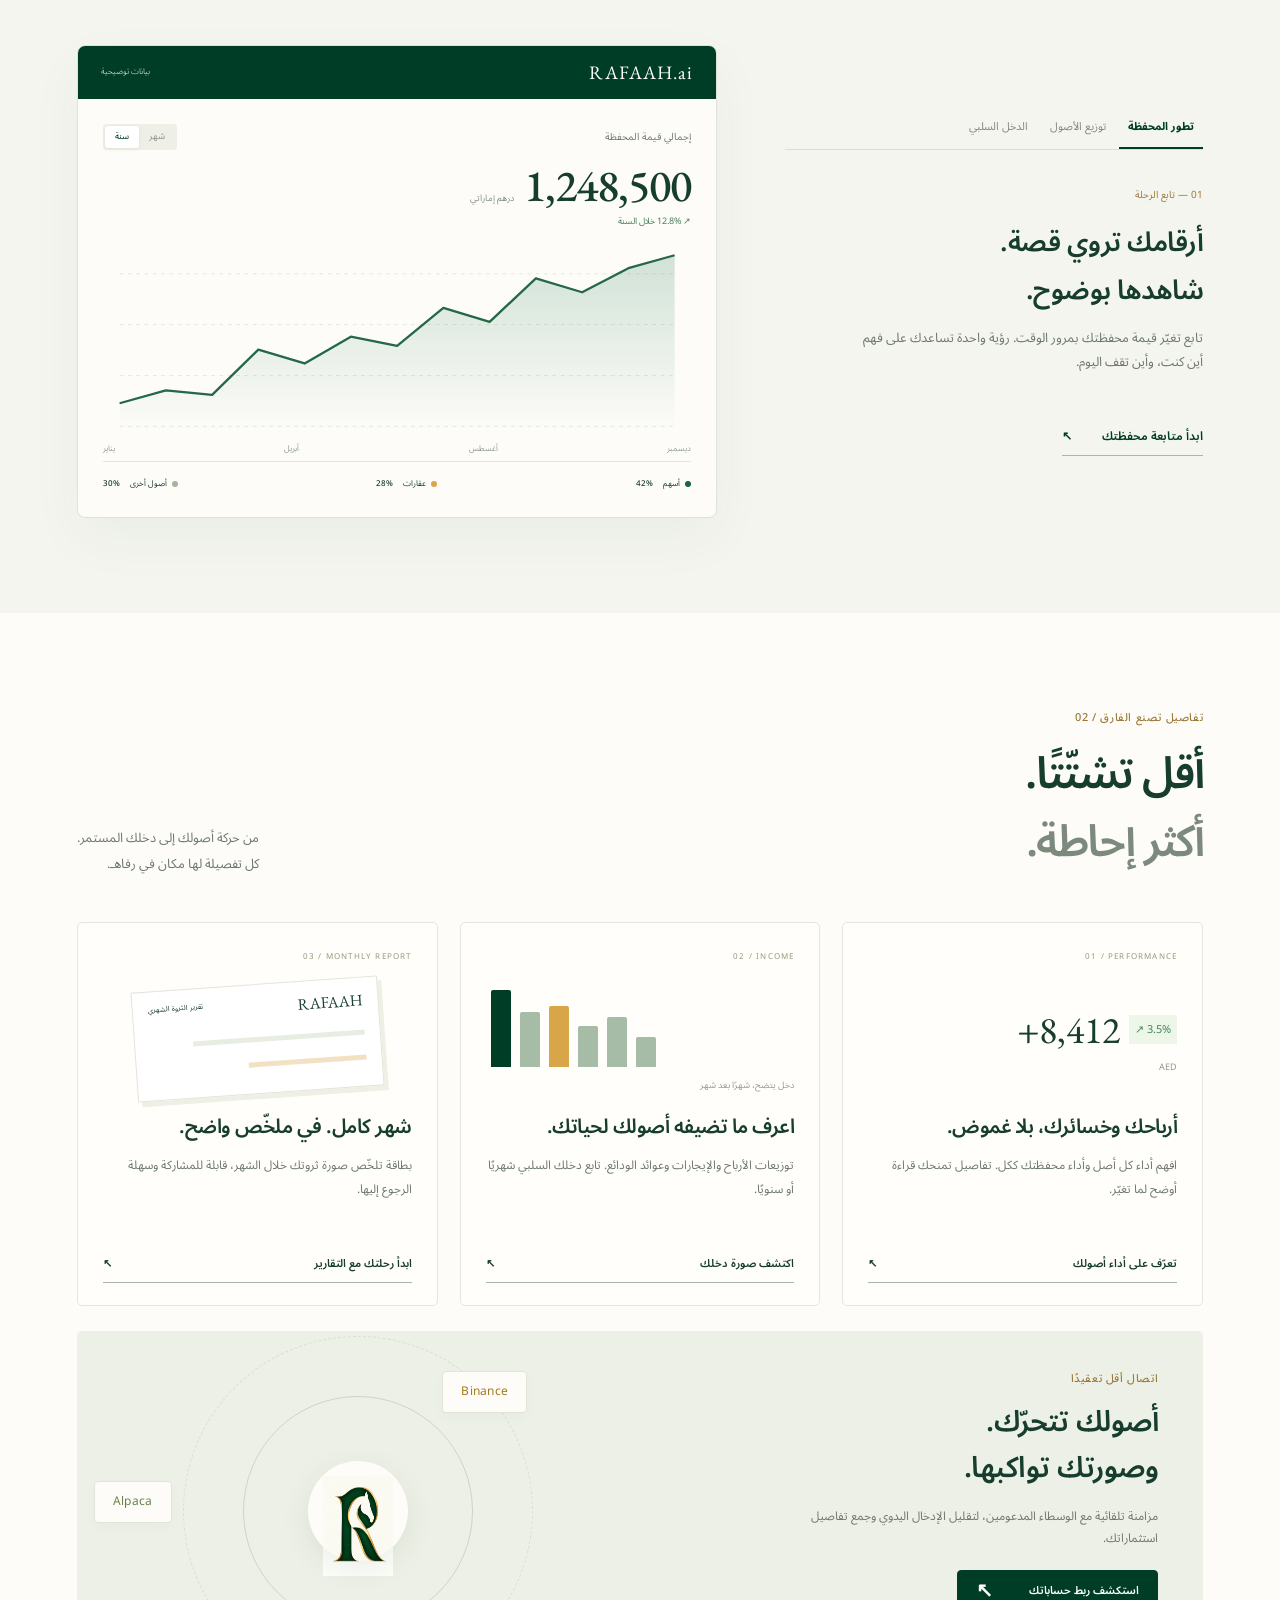
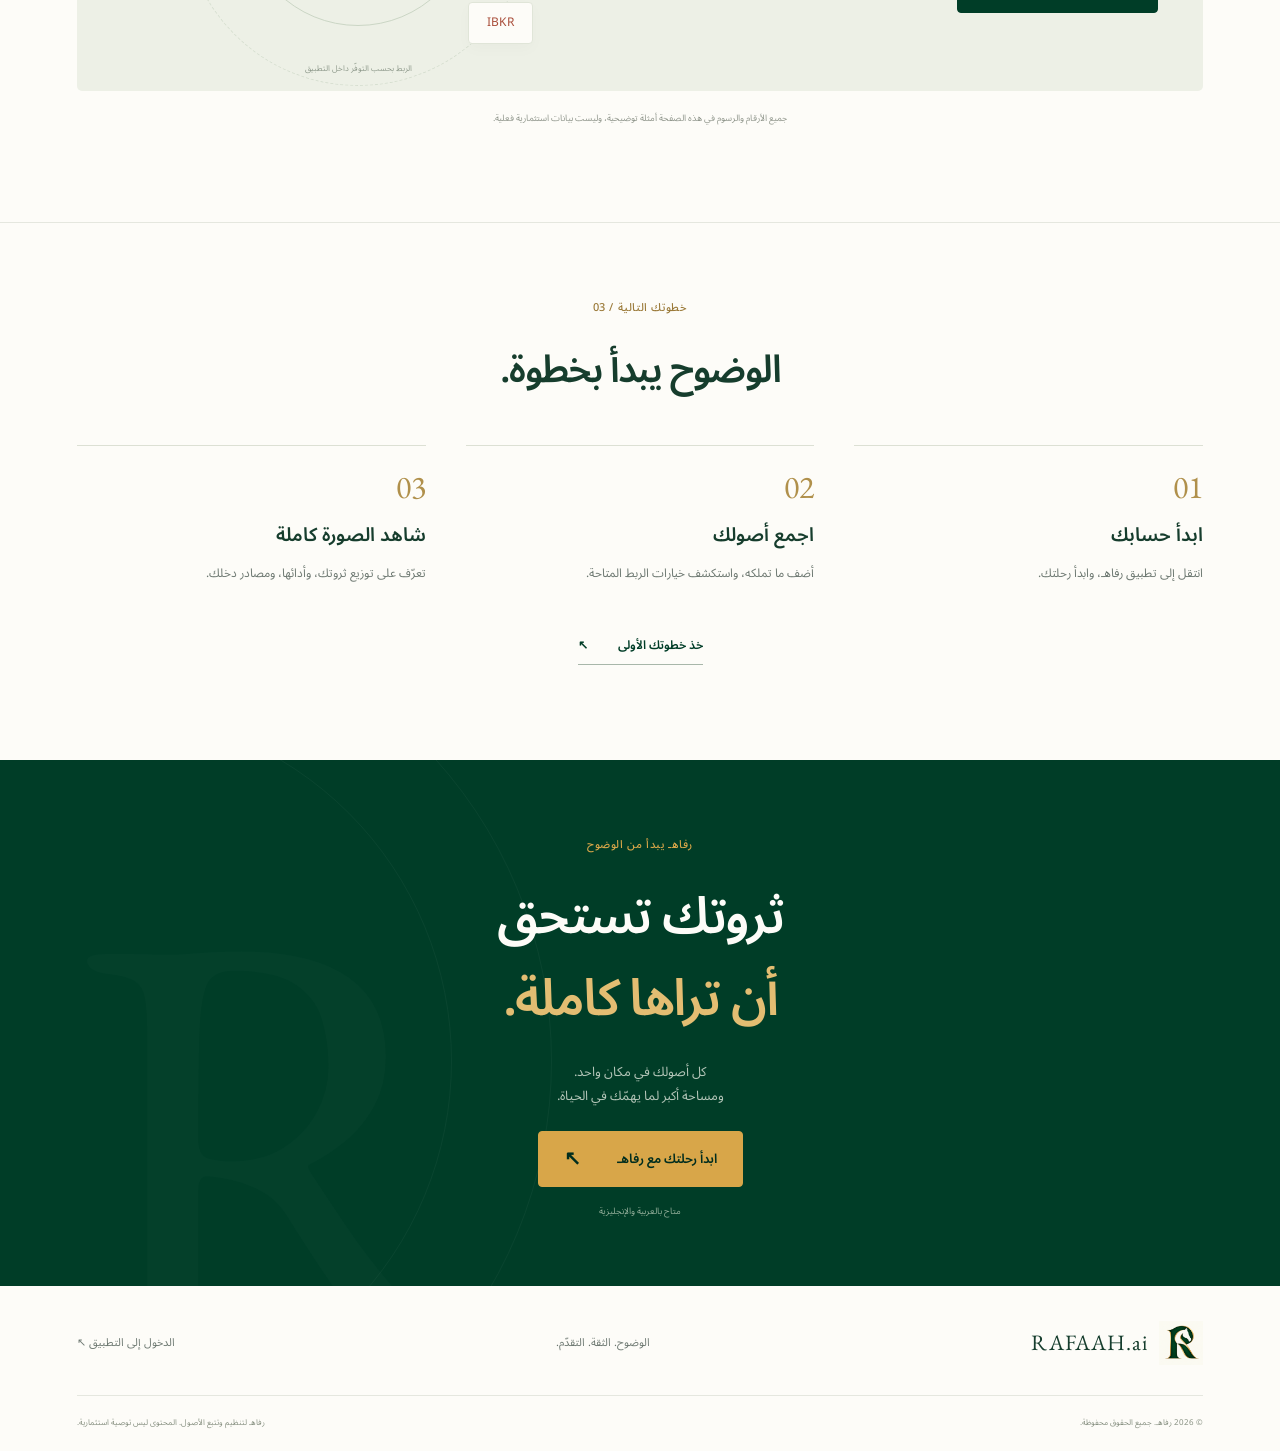
==== commit 4b9ca1d3: "Replace hero imagery and move asset chart into separate section" ====
--- a/index.html
+++ b/index.html
@@ -15,8 +15,9 @@
 <main id="main">
 <section class="hero" aria-labelledby="hero-title">
   <div class="hero-copy"><p class="eyebrow"><span></span> وضوح اليوم. رفاهـ الغد.</p><h1 id="hero-title">كل ثروتك.<br><span>رؤية واحدة.</span></h1><p class="hero-desc">أسهمك، عملاتك الرقمية، عقاراتك، ونقدك.<br>اجمع الصورة كاملة في مكان واحد، وامنح مستقبلك المالي رؤية أوضح.</p><div class="hero-actions"><a class="button" href="https://app.rafaah.ai">ابدأ مع رفاهـ <span aria-hidden="true">↖</span></a><a class="text-link" href="#experience">استكشف التجربة <span aria-hidden="true">↓</span></a></div><p class="micro">بالعربية والإنجليزية · مصمّم لوضوحك</p><div class="hero-foot"><span class="tiny-line"></span><p>حياتك أكبر من متابعة الأرقام.<br><strong>دع الصورة تتّضح، وتفرّغ لما تحب.</strong></p></div></div>
-  <div class="hero-visual"><img class="lifestyle" src="assets/rafaah-lifestyle.webp" alt="رجل يجلس بهدوء أمام البحر" fetchpriority="high"><div class="photo-shade"></div><p class="photo-caption">مساحة أكبر للحياة.<br><span>وصورة أوضح لثروتك.</span></p><div class="floating-card"><div class="float-head"><span>صافي قيمة الأصول</span><span class="live-dot">عرض توضيحي</span></div><div class="float-number" dir="ltr">1,248,500 <small>AED</small></div><div class="float-bottom"><span class="positive" dir="ltr">↗ 12.8%</span><span>نمو الصورة… خطوة بخطوة</span></div><svg viewBox="0 0 350 63" aria-hidden="true"><path d="M0 59L30 51 58 55 90 33 123 40 160 23 191 30 221 15 253 22 285 7 314 12 350 1"/></svg></div><span class="visual-label" lang="en">WEALTH. CLARITY. CONFIDENCE.</span></div>
+  <div class="hero-visual"><img class="lifestyle" src="assets/wealth-terrace.png" alt="لحظة استرخاء على شرفة حجرية تطل على البحر في ضوء الصباح" width="1122" height="1402" fetchpriority="high"></div>
 </section>
+<section class="wealth-summary" aria-labelledby="wealth-summary-title"><div class="summary-copy"><p class="eyebrow">مساحة أكبر للحياة</p><h2 id="wealth-summary-title">استمتع باللحظة.<br><span>وثروتك أمامك بوضوح.</span></h2><p>اجمع قيمة أصولك في نظرة واحدة، وتابع رحلتها مع الوقت.</p><a class="text-link green" href="https://app.rafaah.ai">ابدأ مع رفاهـ <span aria-hidden="true">↖</span></a></div><div class="floating-card"><div class="float-head"><span>صافي قيمة الأصول</span><span class="live-dot">عرض توضيحي</span></div><div class="float-number" dir="ltr">1,248,500 <small>AED</small></div><div class="float-bottom"><span class="positive" dir="ltr">↗ 12.8%</span><span>نمو الصورة… خطوة بخطوة</span></div><svg viewBox="0 0 350 63" role="img" aria-label="مثال توضيحي لتغيّر قيمة الأصول عبر الوقت"><path d="M0 59L30 51 58 55 90 33 123 40 160 23 191 30 221 15 253 22 285 7 314 12 350 1"/></svg></div></section>
 <section class="asset-strip" aria-label="فئات الأصول"><span>كل ما تملكه،<br><strong>متصل في رؤيتك.</strong></span><div><b>↗</b> الأسهم</div><div><b>₿</b> العملات الرقمية</div><div><b>⌂</b> العقارات</div><div><b>◈</b> المعادن الثمينة</div><div><b>◎</b> النقد والودائع</div></section>
 <section id="experience" class="experience section">
  <div class="section-intro"><div><p class="eyebrow">الصورة الكاملة / 01</p><h2>افهم ثروتك.<br><span>من كل زاوية.</span></h2></div><p>لا مزيد من التنقّل بين أرقام متفرقة.<br>استكشف كيف يحوّل رفاهـ تفاصيل أصولك إلى صورة يسهل فهمها.</p></div>
--- a/styles.css
+++ b/styles.css
@@ -4,3 +4,14 @@
 .header{direction:ltr}
 .header .brand{direction:ltr}
 .header nav,.header>.button{direction:rtl}
+.hero .hero-visual{height:620px;min-height:0;max-height:none;border-radius:5px 5px 70px 5px;align-self:center;background:#e2dbca}
+.hero .lifestyle{object-position:center;object-fit:cover}
+.wealth-summary{margin:0 6% 55px;padding:34px 4%;display:grid;grid-template-columns:1.05fr 1fr;gap:8%;align-items:center;background:#f1f3eb;border:1px solid var(--line);border-radius:6px}
+.summary-copy .eyebrow{margin-bottom:9px}
+.summary-copy h2{font-size:29px;line-height:1.75;letter-spacing:-.6px}
+.summary-copy>p:not(.eyebrow){font-size:12px;color:var(--muted);margin:12px 0}
+.wealth-summary .floating-card{position:relative;inset:auto;width:100%;min-width:0;background:var(--ivory);backdrop-filter:none;box-shadow:0 8px 25px #003d2707;border:1px solid #dde3d6;padding:22px 25px 15px}
+.wealth-summary .float-number{font-size:43px;margin:13px 0}
+.wealth-summary .floating-card svg{height:74px;margin-top:20px}
+@media(max-width:1050px) and (min-width:761px){.hero .hero-visual{height:560px}.summary-copy h2{font-size:25px}}
+@media(max-width:760px){.hero .hero-visual{height:auto;aspect-ratio:4/5;min-height:0;max-height:none;border-radius:5px 5px 50px 5px}.wealth-summary{grid-template-columns:minmax(0,1fr);gap:24px;margin:0 5% 35px;padding:25px 22px}.summary-copy h2{font-size:25px}.wealth-summary .floating-card{padding:20px}.wealth-summary .float-number{font-size:38px}.wealth-summary .floating-card svg{height:65px}}
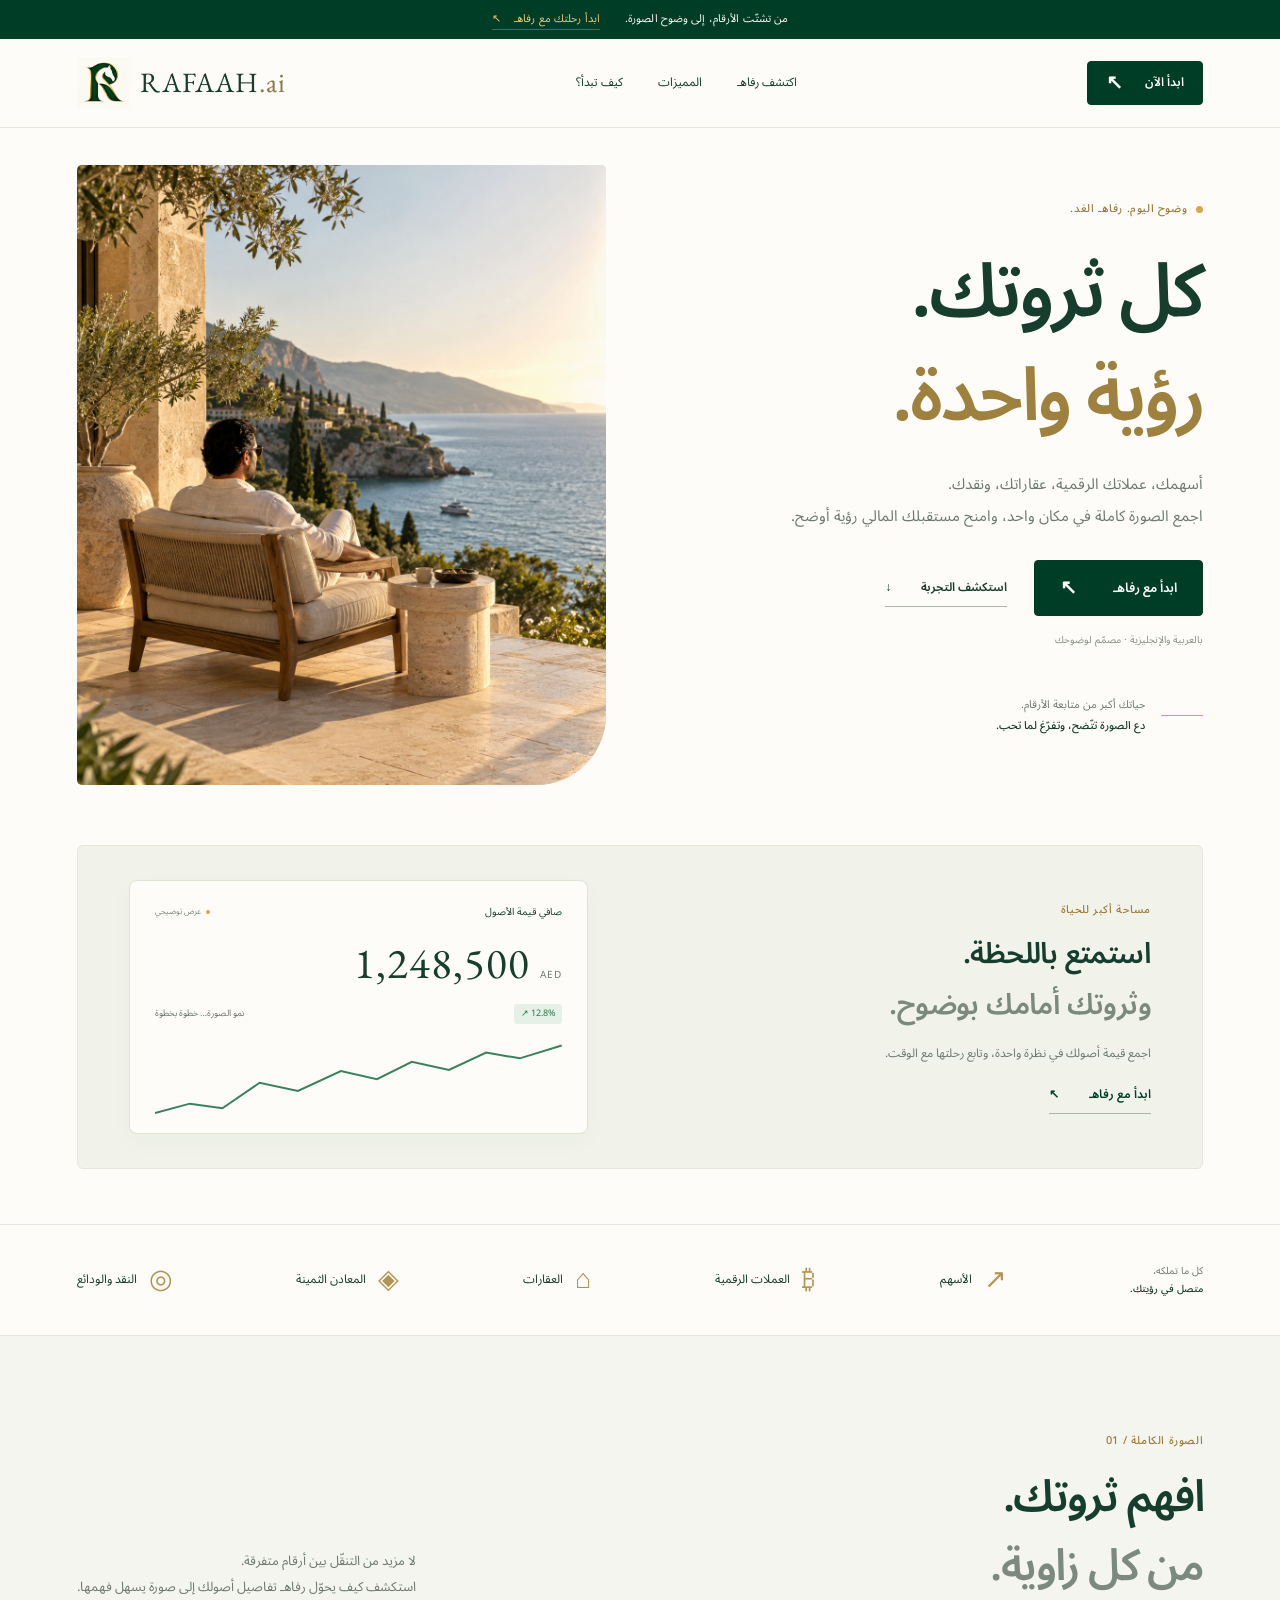
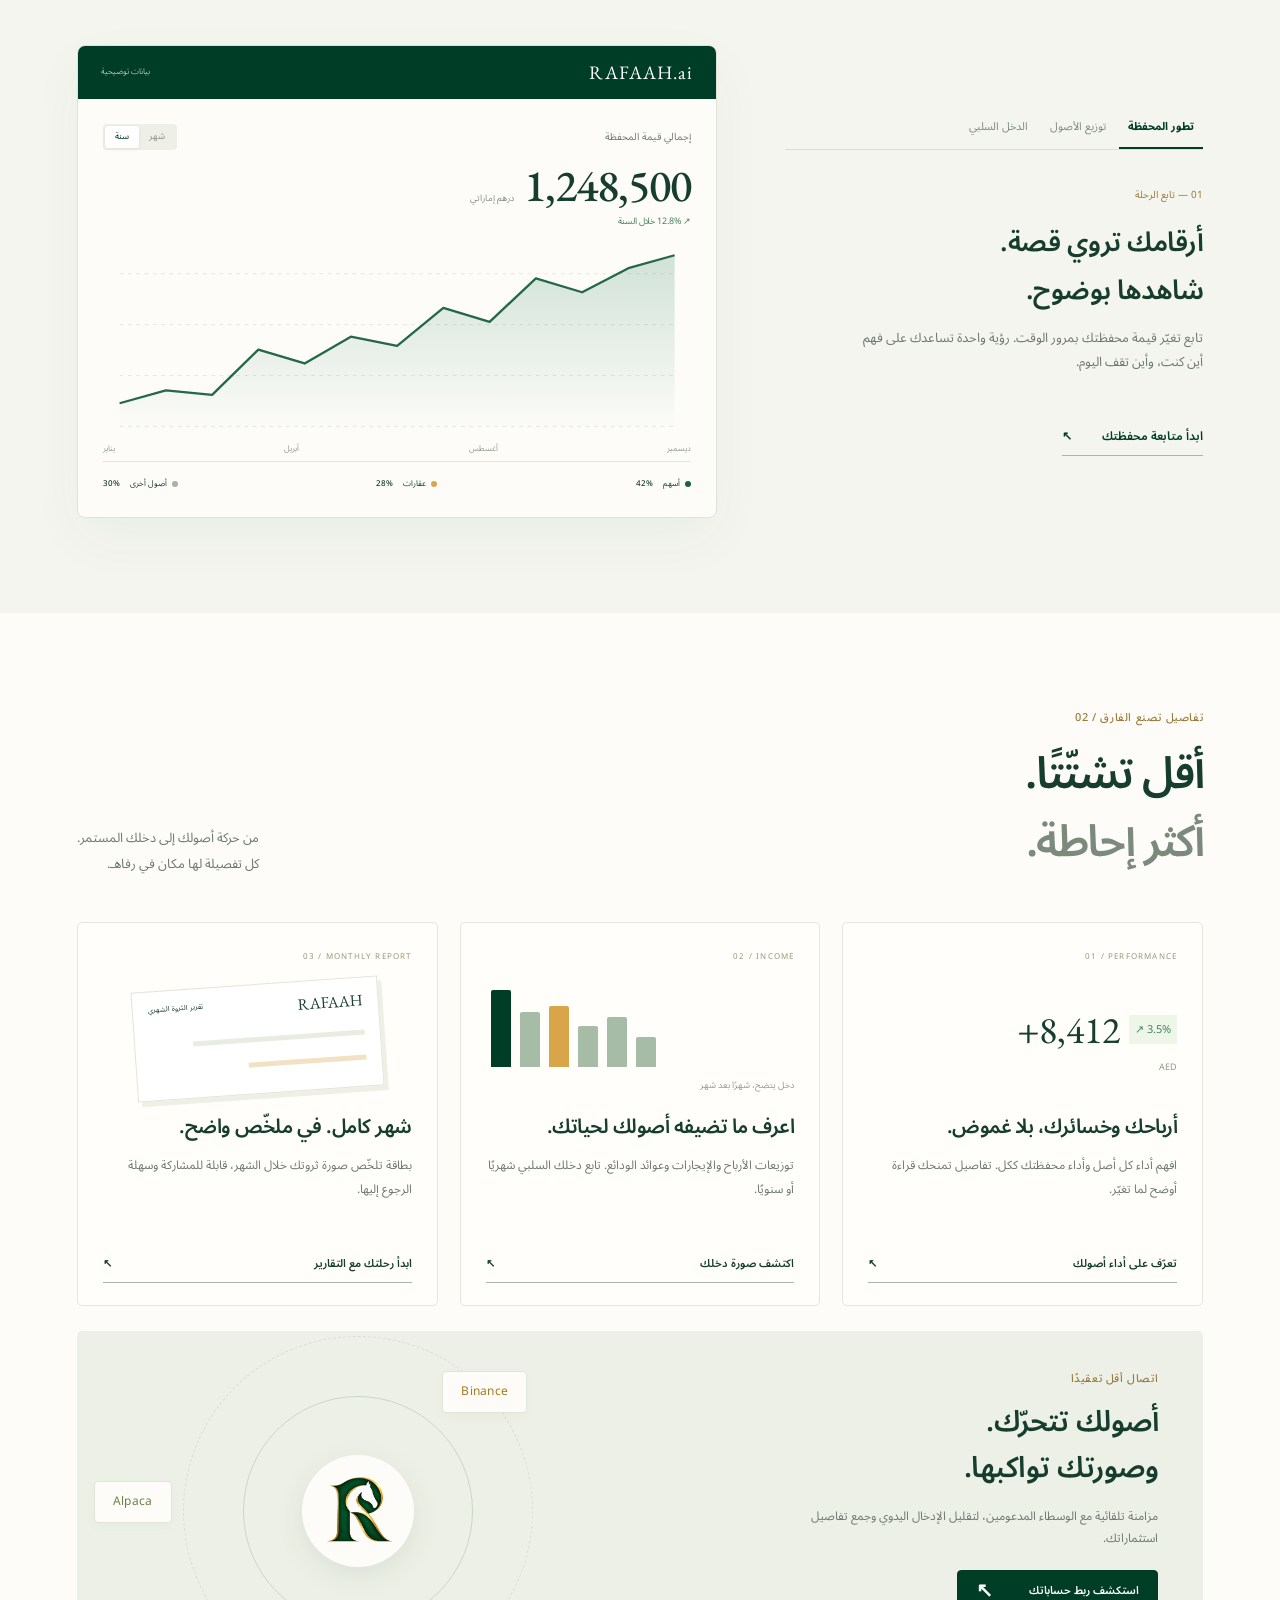
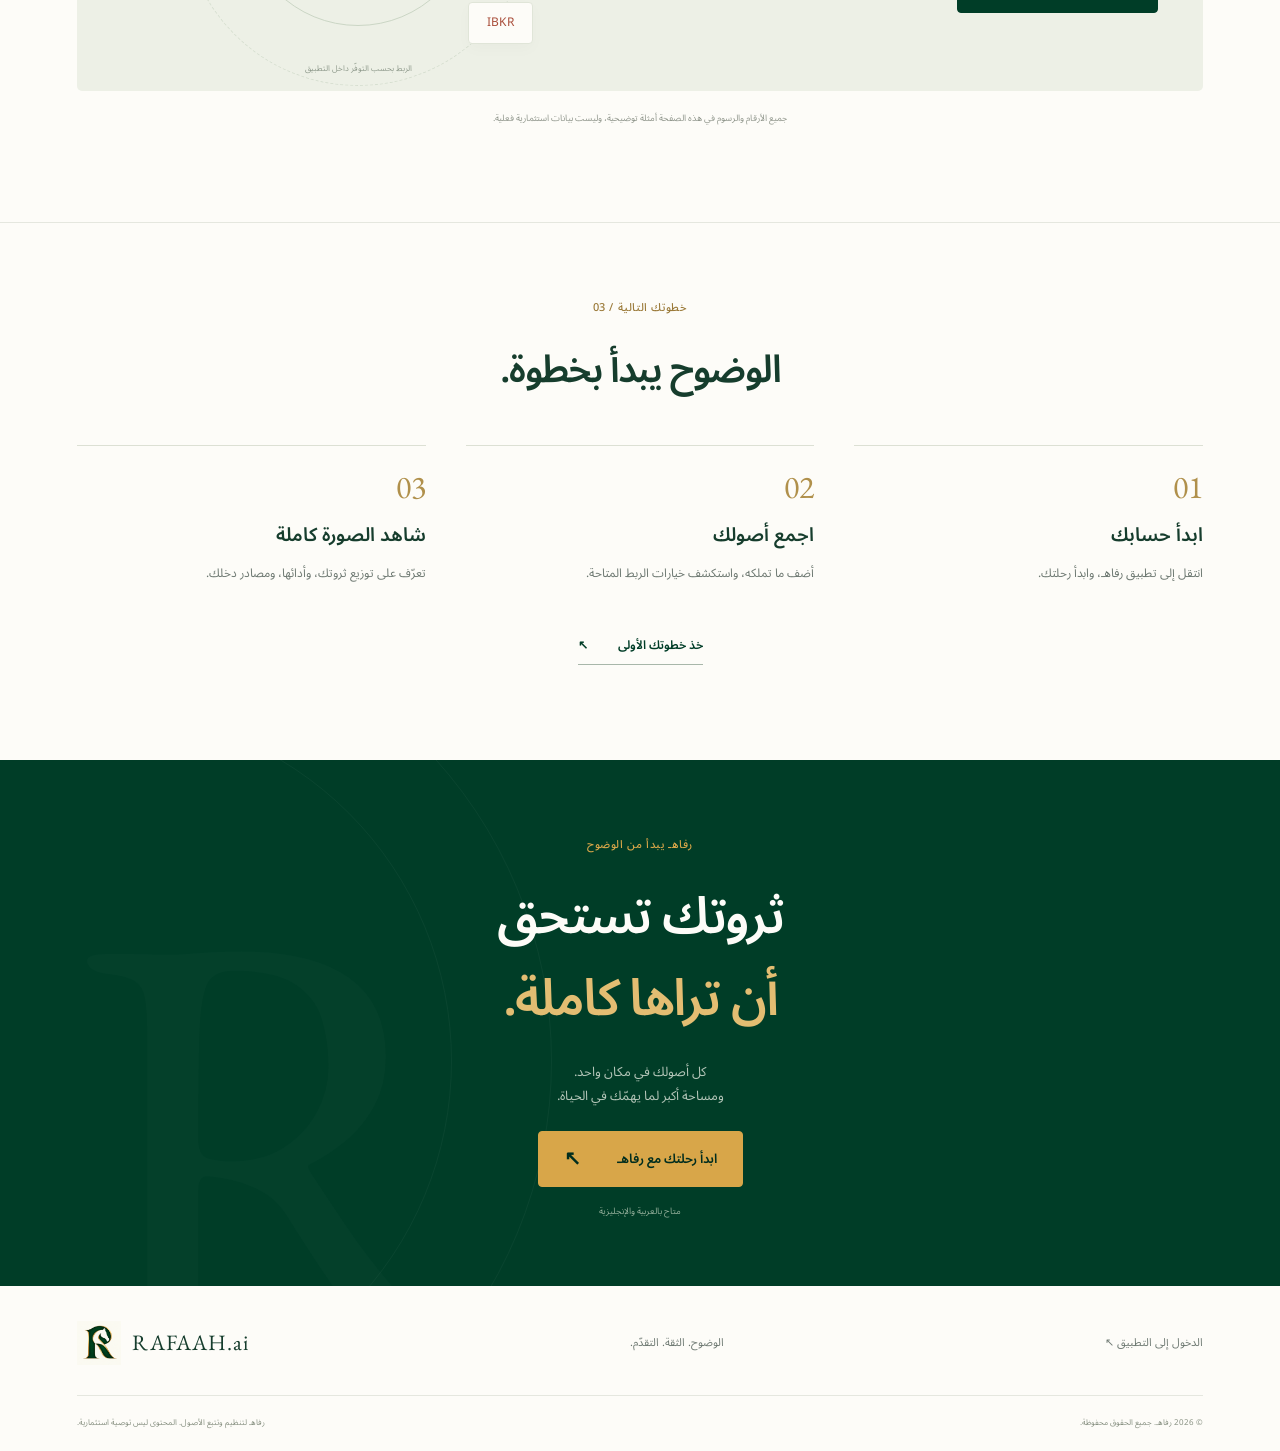
==== commit cbb013d7: "Fix sync logo proportions and clear space with transparent asset" ====
--- a/index.html
+++ b/index.html
@@ -28,7 +28,7 @@
  <article class="feature-card"><span class="card-no">01 / PERFORMANCE</span><div class="mini-profit" dir="ltr">+8,412 <small>↗ 3.5%</small><span>AED</span></div><h3>أرباحك وخسائرك، بلا غموض.</h3><p>افهم أداء كل أصل وأداء محفظتك ككل. تفاصيل تمنحك قراءة أوضح لما تغيّر.</p><a class="text-link" href="https://app.rafaah.ai">تعرّف على أداء أصولك <span>↖</span></a></article>
  <article class="feature-card"><span class="card-no">02 / INCOME</span><div class="mini-bars" aria-hidden="true"><i></i><i></i><i></i><i></i><i></i><i></i><span>دخل يتضح، شهرًا بعد شهر</span></div><h3>اعرف ما تضيفه أصولك لحياتك.</h3><p>توزيعات الأرباح والإيجارات وعوائد الودائع. تابع دخلك السلبي شهريًا أو سنويًا.</p><a class="text-link" href="https://app.rafaah.ai">اكتشف صورة دخلك <span>↖</span></a></article>
  <article class="feature-card"><span class="card-no">03 / MONTHLY REPORT</span><div class="mini-report"><span lang="en">RAFAAH</span><span>تقرير الثروة الشهري</span><div></div><div></div></div><h3>شهر كامل. في ملخّص واضح.</h3><p>بطاقة تلخّص صورة ثروتك خلال الشهر، قابلة للمشاركة وسهلة الرجوع إليها.</p><a class="text-link" href="https://app.rafaah.ai">ابدأ رحلتك مع التقارير <span>↖</span></a></article>
- </div><div class="sync-feature"><div class="sync-copy"><p class="eyebrow">اتصال أقل تعقيدًا</p><h3>أصولك تتحرّك.<br>وصورتك تواكبها.</h3><p>مزامنة تلقائية مع الوسطاء المدعومين، لتقليل الإدخال اليدوي وجمع تفاصيل استثماراتك.</p><a href="https://app.rafaah.ai" class="button">استكشف ربط حساباتك <span>↖</span></a></div><div class="sync-art"><div class="orbit orbit-one"></div><div class="orbit orbit-two"></div><div class="sync-logo"><img src="assets/logo.webp" alt="رفاهـ" width="100" height="100"></div><span class="broker binance" lang="en">Binance</span><span class="broker alpaca" lang="en">Alpaca</span><span class="broker ibkr" lang="en">IBKR</span><span class="sync-note">الربط بحسب التوفّر داخل التطبيق</span></div></div><p class="illustration-note">جميع الأرقام والرسوم في هذه الصفحة أمثلة توضيحية، وليست بيانات استثمارية فعلية.</p></section>
+ </div><div class="sync-feature"><div class="sync-copy"><p class="eyebrow">اتصال أقل تعقيدًا</p><h3>أصولك تتحرّك.<br>وصورتك تواكبها.</h3><p>مزامنة تلقائية مع الوسطاء المدعومين، لتقليل الإدخال اليدوي وجمع تفاصيل استثماراتك.</p><a href="https://app.rafaah.ai" class="button">استكشف ربط حساباتك <span>↖</span></a></div><div class="sync-art"><div class="orbit orbit-one"></div><div class="orbit orbit-two"></div><div class="sync-logo"><img src="assets/logo-transparent.png" alt="رفاهـ" width="86" height="86" loading="lazy"></div><span class="broker binance" lang="en">Binance</span><span class="broker alpaca" lang="en">Alpaca</span><span class="broker ibkr" lang="en">IBKR</span><span class="sync-note">الربط بحسب التوفّر داخل التطبيق</span></div></div><p class="illustration-note">جميع الأرقام والرسوم في هذه الصفحة أمثلة توضيحية، وليست بيانات استثمارية فعلية.</p></section>
 <section id="how" class="how section"><p class="eyebrow">خطوتك التالية / 03</p><h2>الوضوح يبدأ بخطوة.</h2><div class="steps"><article><span>01</span><h3>ابدأ حسابك</h3><p>انتقل إلى تطبيق رفاهـ، وابدأ رحلتك.</p></article><article><span>02</span><h3>اجمع أصولك</h3><p>أضف ما تملكه، واستكشف خيارات الربط المتاحة.</p></article><article><span>03</span><h3>شاهد الصورة كاملة</h3><p>تعرّف على توزيع ثروتك، وأدائها، ومصادر دخلك.</p></article></div><a href="https://app.rafaah.ai" class="text-link green">خذ خطوتك الأولى <span>↖</span></a></section>
 <section class="final-cta"><div class="cta-mark" aria-hidden="true">R</div><p class="eyebrow">رفاهـ يبدأ من الوضوح</p><h2>ثروتك تستحق<br><span>أن تراها كاملة.</span></h2><p>كل أصولك في مكان واحد.<br>ومساحة أكبر لما يهمّك في الحياة.</p><a class="button gold-button" href="https://app.rafaah.ai">ابدأ رحلتك مع رفاهـ <span>↖</span></a><span class="final-note">متاح بالعربية والإنجليزية</span></section>
 </main>
--- a/styles.css
+++ b/styles.css
@@ -4,6 +4,10 @@
 .header{direction:ltr}
 .header .brand{direction:ltr}
 .header nav,.header>.button{direction:rtl}
+footer,footer .brand{direction:ltr}
+footer>p,footer>a:not(.brand),.footer-bottom{direction:rtl}
+.sync-art .sync-logo{width:112px;height:112px;aspect-ratio:1;flex-shrink:0;padding:13px;border-radius:50%;overflow:hidden;box-sizing:border-box;place-items:center}
+.sync-art .sync-logo img{display:block;width:86px;height:86px;max-width:100%;max-height:100%;aspect-ratio:1;object-fit:contain;mix-blend-mode:normal}
 .hero .hero-visual{height:620px;min-height:0;max-height:none;border-radius:5px 5px 70px 5px;align-self:center;background:#e2dbca}
 .hero .lifestyle{object-position:center;object-fit:cover}
 .wealth-summary{margin:0 6% 55px;padding:34px 4%;display:grid;grid-template-columns:1.05fr 1fr;gap:8%;align-items:center;background:#f1f3eb;border:1px solid var(--line);border-radius:6px}
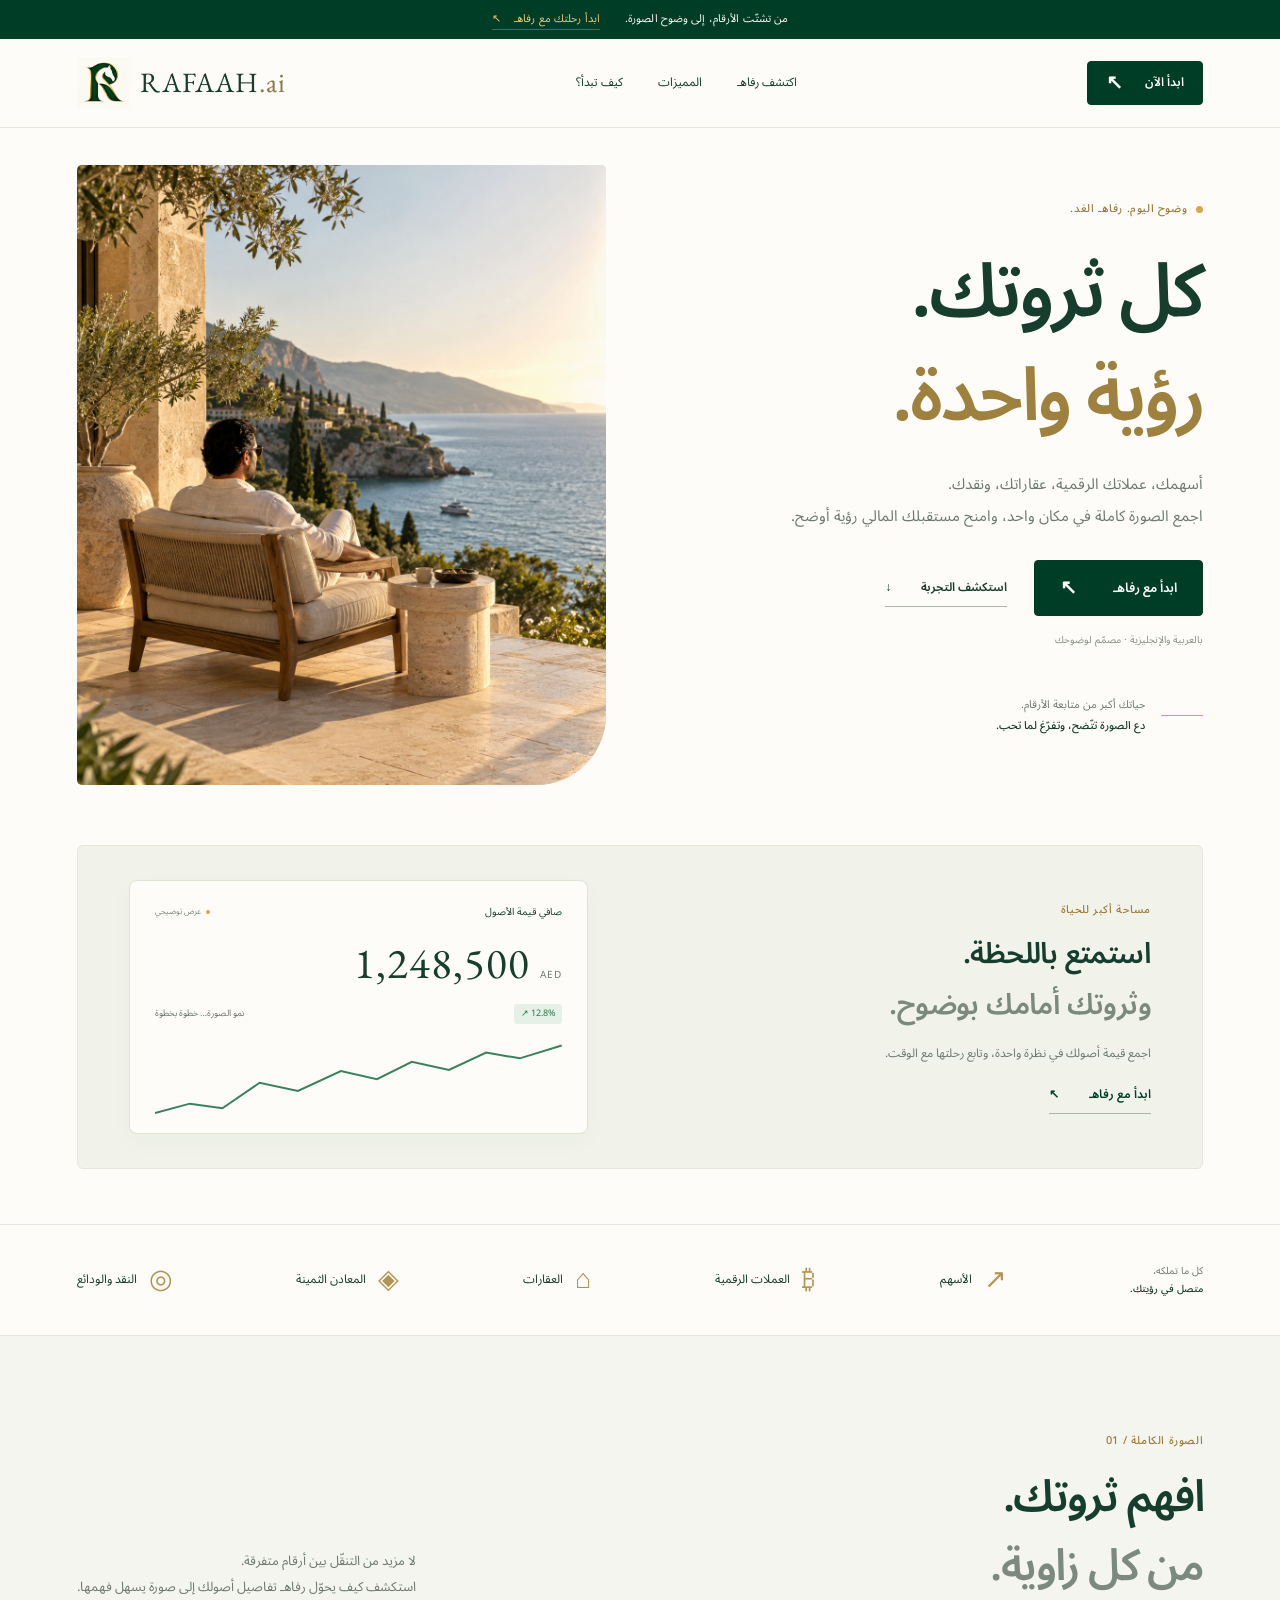
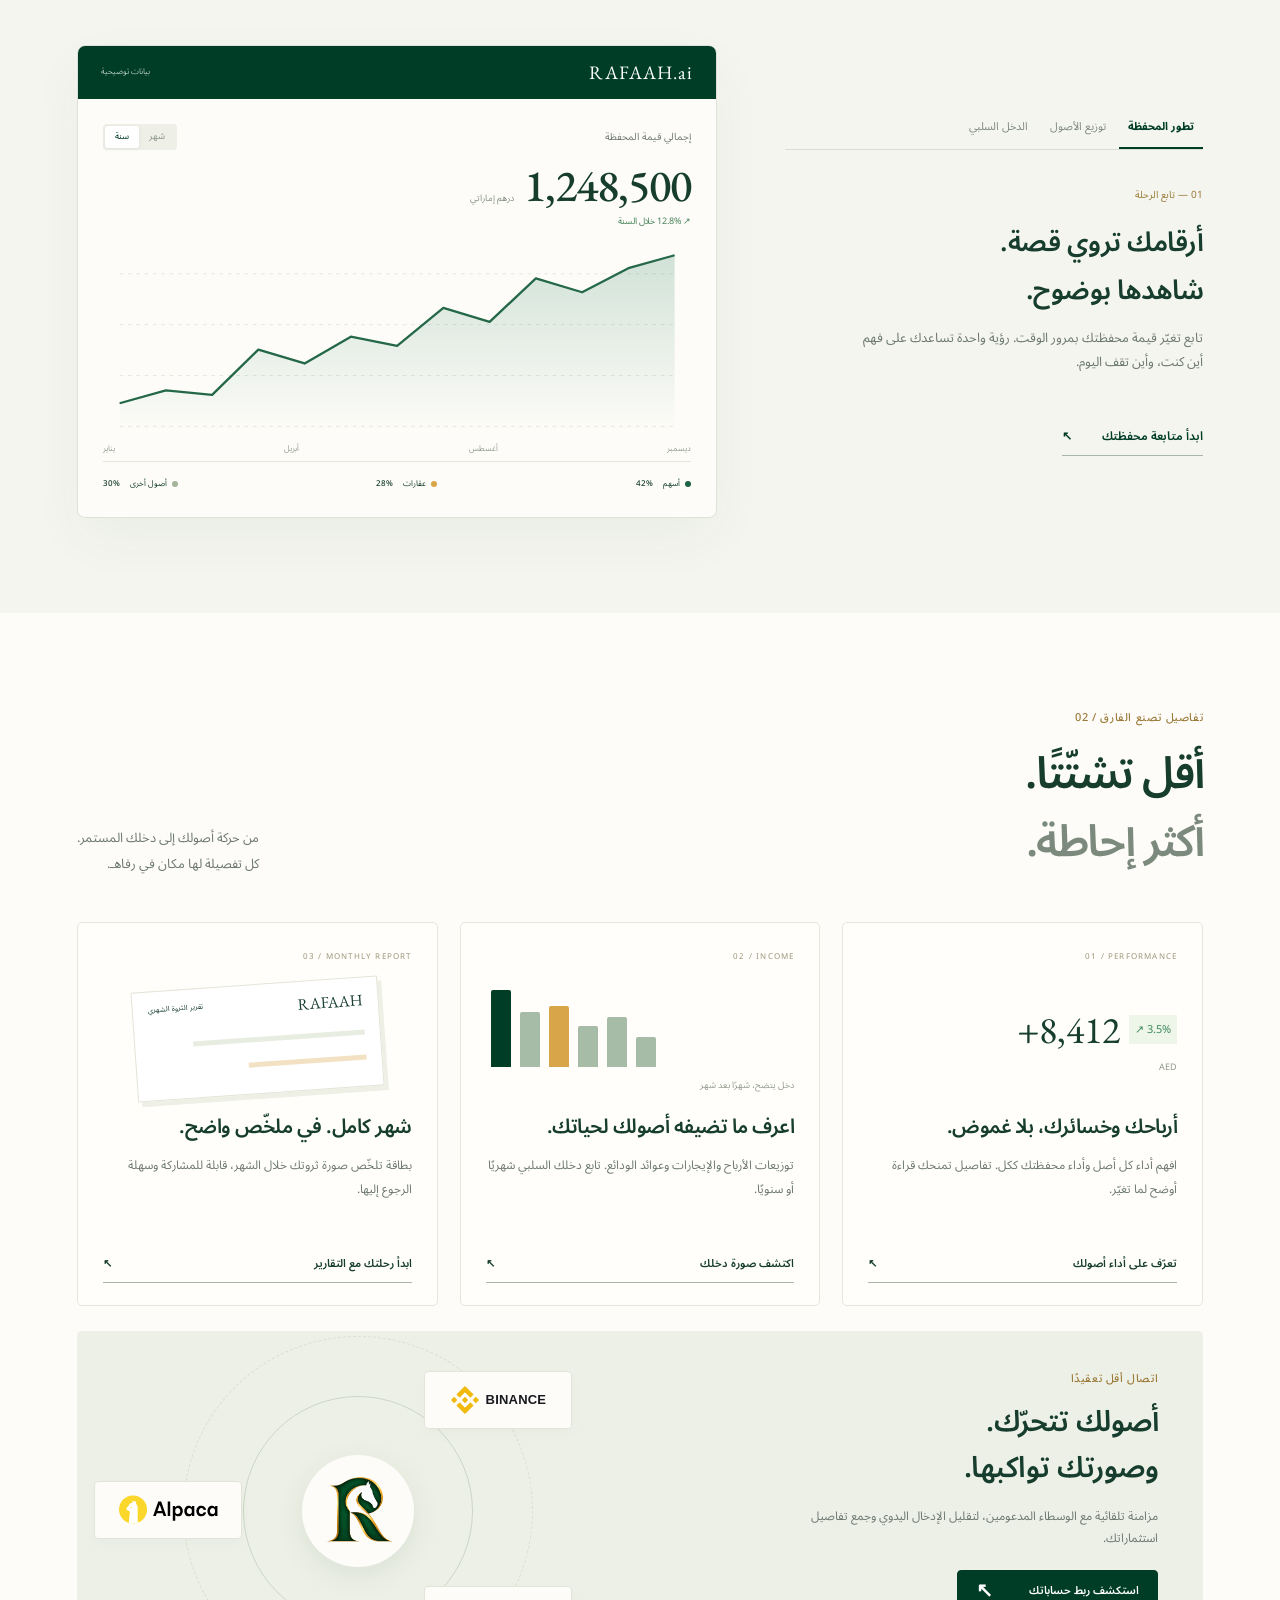
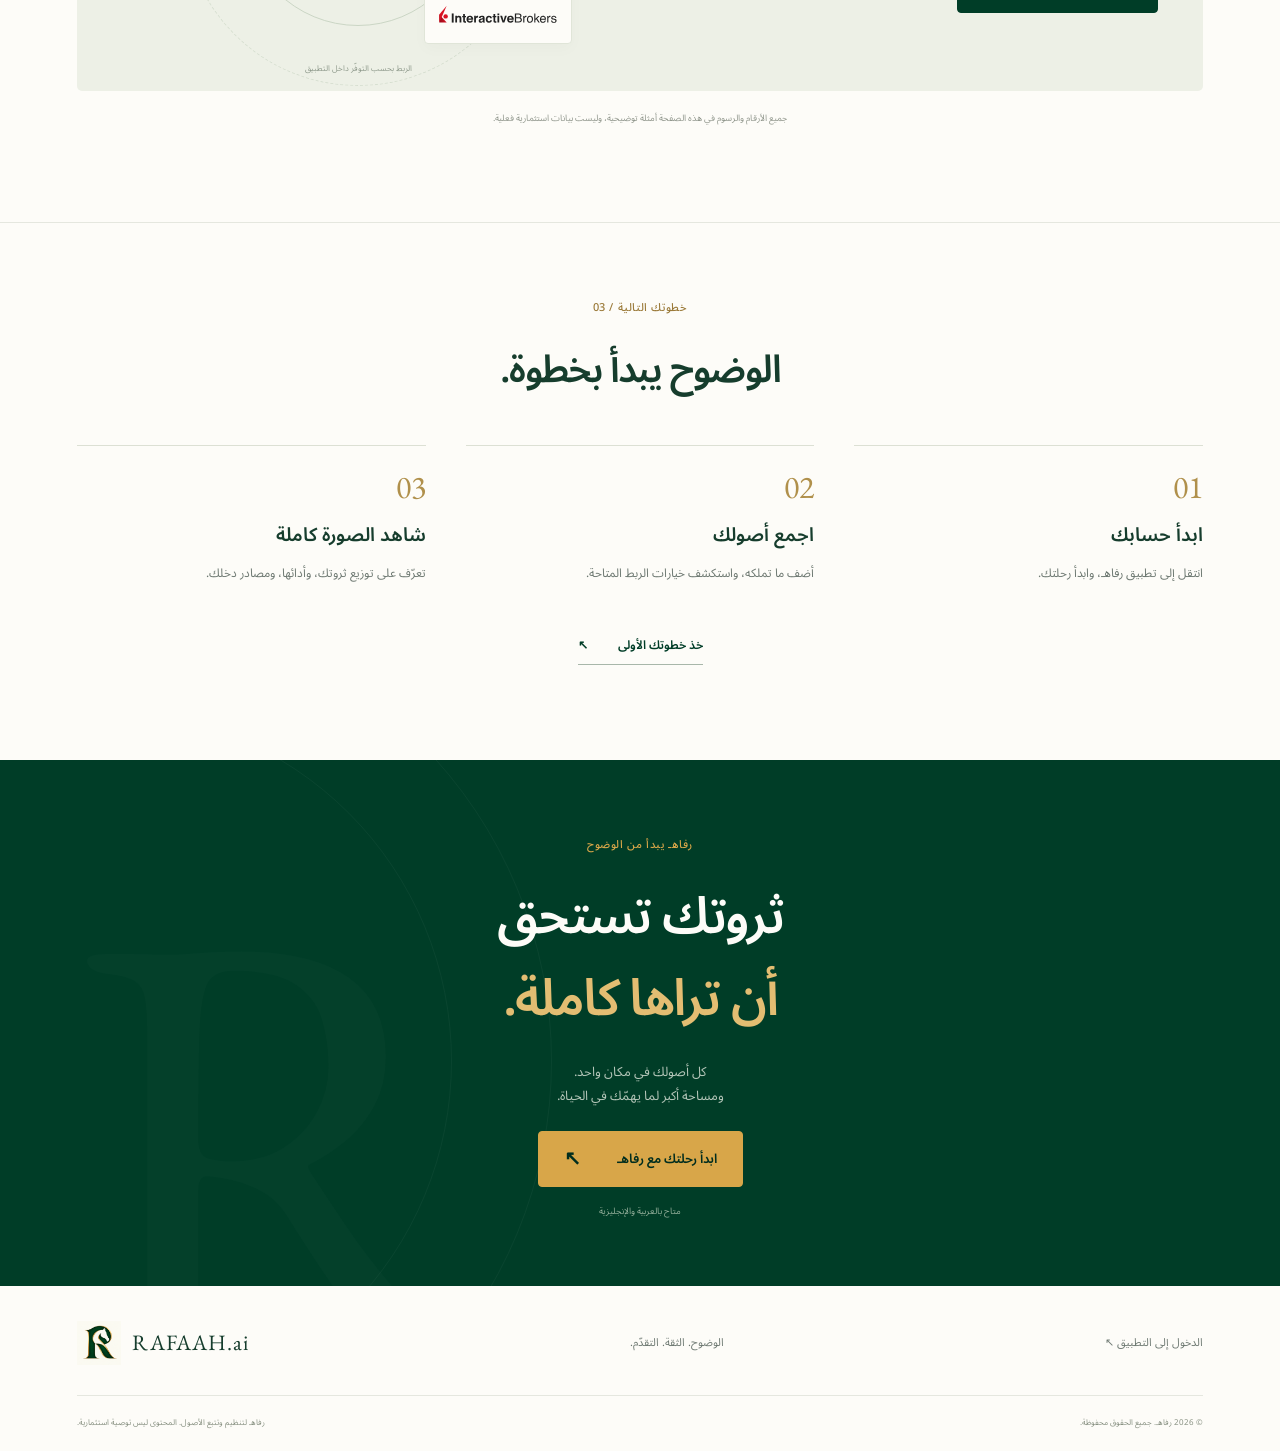
==== commit 2b559c67: "Add Binance Alpaca and Interactive Brokers vector logos" ====
--- a/index.html
+++ b/index.html
@@ -28,7 +28,126 @@
  <article class="feature-card"><span class="card-no">01 / PERFORMANCE</span><div class="mini-profit" dir="ltr">+8,412 <small>↗ 3.5%</small><span>AED</span></div><h3>أرباحك وخسائرك، بلا غموض.</h3><p>افهم أداء كل أصل وأداء محفظتك ككل. تفاصيل تمنحك قراءة أوضح لما تغيّر.</p><a class="text-link" href="https://app.rafaah.ai">تعرّف على أداء أصولك <span>↖</span></a></article>
  <article class="feature-card"><span class="card-no">02 / INCOME</span><div class="mini-bars" aria-hidden="true"><i></i><i></i><i></i><i></i><i></i><i></i><span>دخل يتضح، شهرًا بعد شهر</span></div><h3>اعرف ما تضيفه أصولك لحياتك.</h3><p>توزيعات الأرباح والإيجارات وعوائد الودائع. تابع دخلك السلبي شهريًا أو سنويًا.</p><a class="text-link" href="https://app.rafaah.ai">اكتشف صورة دخلك <span>↖</span></a></article>
  <article class="feature-card"><span class="card-no">03 / MONTHLY REPORT</span><div class="mini-report"><span lang="en">RAFAAH</span><span>تقرير الثروة الشهري</span><div></div><div></div></div><h3>شهر كامل. في ملخّص واضح.</h3><p>بطاقة تلخّص صورة ثروتك خلال الشهر، قابلة للمشاركة وسهلة الرجوع إليها.</p><a class="text-link" href="https://app.rafaah.ai">ابدأ رحلتك مع التقارير <span>↖</span></a></article>
- </div><div class="sync-feature"><div class="sync-copy"><p class="eyebrow">اتصال أقل تعقيدًا</p><h3>أصولك تتحرّك.<br>وصورتك تواكبها.</h3><p>مزامنة تلقائية مع الوسطاء المدعومين، لتقليل الإدخال اليدوي وجمع تفاصيل استثماراتك.</p><a href="https://app.rafaah.ai" class="button">استكشف ربط حساباتك <span>↖</span></a></div><div class="sync-art"><div class="orbit orbit-one"></div><div class="orbit orbit-two"></div><div class="sync-logo"><img src="assets/logo-transparent.png" alt="رفاهـ" width="86" height="86" loading="lazy"></div><span class="broker binance" lang="en">Binance</span><span class="broker alpaca" lang="en">Alpaca</span><span class="broker ibkr" lang="en">IBKR</span><span class="sync-note">الربط بحسب التوفّر داخل التطبيق</span></div></div><p class="illustration-note">جميع الأرقام والرسوم في هذه الصفحة أمثلة توضيحية، وليست بيانات استثمارية فعلية.</p></section>
+ </div><div class="sync-feature"><div class="sync-copy"><p class="eyebrow">اتصال أقل تعقيدًا</p><h3>أصولك تتحرّك.<br>وصورتك تواكبها.</h3><p>مزامنة تلقائية مع الوسطاء المدعومين، لتقليل الإدخال اليدوي وجمع تفاصيل استثماراتك.</p><a href="https://app.rafaah.ai" class="button">استكشف ربط حساباتك <span>↖</span></a></div><div class="sync-art"><div class="orbit orbit-one"></div><div class="orbit orbit-two"></div><div class="sync-logo"><img src="assets/logo-transparent.png" alt="رفاهـ" width="86" height="86" loading="lazy"></div><span class="broker binance" lang="en" dir="ltr"><svg role="img" aria-label="Binance" width="28" height="28" fill="#F0B90B" role="img" viewBox="0 0 24 24" xmlns="http://www.w3.org/2000/svg"><title>Binance</title><path d="M16.624 13.9202l2.7175 2.7154-7.353 7.353-7.353-7.352 2.7175-2.7164 4.6355 4.6595 4.6356-4.6595zm4.6366-4.6366L24 12l-2.7154 2.7164L18.5682 12l2.6924-2.7164zm-9.272.001l2.7163 2.6914-2.7164 2.7174v-.001L9.2721 12l2.7164-2.7154zm-9.2722-.001L5.4088 12l-2.6914 2.6924L0 12l2.7164-2.7164zM11.9885.0115l7.353 7.329-2.7174 2.7154-4.6356-4.6356-4.6355 4.6595-2.7174-2.7154 7.353-7.353z"/></svg><span>BINANCE</span></span><span class="broker alpaca" lang="en" dir="ltr"><svg role="img" aria-label="Alpaca" width="100" height="29" viewBox="0 0 89 25" fill="none"
+          xmlns="http://www.w3.org/2000/svg">
+          <title>Alpaca</title>
+          <desc>http://alpaca.markets/</desc>
+          <path class="footi__logo__text"
+            d="M40.583 18.3716L39.7605 15.9376H34.4966L33.6741 18.3716H31.2798L35.8309 5.36523H38.4262L42.9773 18.3716H40.583ZM35.1546 13.9309H39.1025L37.1651 8.17089H37.092L35.1546 13.9309Z"
+            fill="black" />
+          <path class="footi__logo__text"
+            d="M44.2587 18.3716V5.36523H46.452V18.3716H44.2587Z"
+            fill="black" />
+          <path class="footi__logo__text"
+            d="M53.6686 9.24857C54.814 9.24857 55.7644 9.68211 56.5198 10.5492C57.2875 11.4163 57.6713 12.5435 57.6713 13.9309C57.6713 15.3058 57.2875 16.4268 56.5198 17.2939C55.7522 18.161 54.8018 18.5946 53.6686 18.5946C53.0837 18.5946 52.5537 18.4769 52.0784 18.2415C51.6032 17.9938 51.2499 17.6779 51.0184 17.2939H50.9635V22.5336H48.7702V9.47153H50.7625L50.8539 10.6049H50.927C51.1585 10.1962 51.524 9.86792 52.0236 9.62018C52.5232 9.37244 53.0715 9.24857 53.6686 9.24857ZM53.1568 16.6065C53.8392 16.6065 54.3875 16.3649 54.8018 15.8818C55.2282 15.3987 55.4415 14.7484 55.4415 13.9309C55.4415 13.1009 55.2282 12.4444 54.8018 11.9613C54.3875 11.4782 53.8392 11.2367 53.1568 11.2367C52.5354 11.2367 52.0114 11.4411 51.5849 11.8498C51.1707 12.2462 50.9635 12.7355 50.9635 13.3177V14.5254C50.9635 15.1076 51.1707 15.6031 51.5849 16.0119C52.0114 16.4083 52.5354 16.6065 53.1568 16.6065Z"
+            fill="black" />
+          <path class="footi__logo__text"
+            d="M65.9264 9.47153H67.9186V18.3716H65.9264L65.8167 17.2382H65.7619C65.5182 17.647 65.1466 17.9752 64.647 18.223C64.1596 18.4707 63.6174 18.5946 63.0203 18.5946C61.8749 18.5946 60.9184 18.161 60.1508 17.2939C59.3831 16.4268 58.9993 15.3058 58.9993 13.9309C58.9993 12.5559 59.3831 11.4349 60.1508 10.5678C60.9184 9.68831 61.8749 9.24857 63.0203 9.24857C63.6174 9.24857 64.1596 9.37244 64.647 9.62018C65.1466 9.86792 65.5182 10.1962 65.7619 10.6049H65.8167L65.9264 9.47153ZM65.7254 14.5254V13.3177C65.7254 12.7355 65.5121 12.2462 65.0856 11.8498C64.6714 11.4411 64.1474 11.2367 63.5138 11.2367C62.8436 11.2367 62.2953 11.4782 61.8688 11.9613C61.4424 12.4444 61.2291 13.1009 61.2291 13.9309C61.2291 14.7484 61.4424 15.3987 61.8688 15.8818C62.2953 16.3649 62.8436 16.6065 63.5138 16.6065C64.1474 16.6065 64.6714 16.4083 65.0856 16.0119C65.5121 15.6031 65.7254 15.1076 65.7254 14.5254Z"
+            fill="black" />
+          <path class="footi__logo__text"
+            d="M74.2002 18.5946C72.8964 18.5946 71.8241 18.161 70.9834 17.2939C70.1548 16.4268 69.7405 15.3058 69.7405 13.9309C69.7405 12.5559 70.1548 11.4349 70.9834 10.5678C71.8241 9.68831 72.9025 9.24857 74.2185 9.24857C75.3273 9.24857 76.2656 9.55824 77.0332 10.1776C77.8009 10.7846 78.2639 11.6021 78.4223 12.6302L76.2107 12.9833C76.1254 12.4506 75.8939 12.0295 75.5162 11.7198C75.1506 11.3977 74.712 11.2367 74.2002 11.2367C73.5544 11.2367 73.0183 11.4844 72.5918 11.9799C72.1775 12.463 71.9704 13.1133 71.9704 13.9309C71.9704 14.7484 72.1775 15.3987 72.5918 15.8818C73.0183 16.3649 73.5605 16.6065 74.2185 16.6065C74.7302 16.6065 75.175 16.4578 75.5527 16.1605C75.9426 15.8508 76.1863 15.4297 76.2838 14.897L78.4223 15.2501C78.2639 16.2534 77.7948 17.0648 77.0149 17.6841C76.2351 18.2911 75.2968 18.5946 74.2002 18.5946Z"
+            fill="black" />
+          <path class="footi__logo__text"
+            d="M86.5156 9.47153H88.5078V18.3716H86.5156L86.4059 17.2382H86.3511C86.1074 17.647 85.7358 17.9752 85.2362 18.223C84.7488 18.4707 84.2065 18.5946 83.6095 18.5946C82.4641 18.5946 81.5076 18.161 80.7399 17.2939C79.9723 16.4268 79.5885 15.3058 79.5885 13.9309C79.5885 12.5559 79.9723 11.4349 80.7399 10.5678C81.5076 9.68831 82.4641 9.24857 83.6095 9.24857C84.2065 9.24857 84.7488 9.37244 85.2362 9.62018C85.7358 9.86792 86.1074 10.1962 86.3511 10.6049H86.4059L86.5156 9.47153ZM86.3145 14.5254V13.3177C86.3145 12.7355 86.1013 12.2462 85.6748 11.8498C85.2605 11.4411 84.7366 11.2367 84.103 11.2367C83.4328 11.2367 82.8845 11.4782 82.458 11.9613C82.0315 12.4444 81.8183 13.1009 81.8183 13.9309C81.8183 14.7484 82.0315 15.3987 82.458 15.8818C82.8845 16.3649 83.4328 16.6065 84.103 16.6065C84.7366 16.6065 85.2605 16.4083 85.6748 16.0119C86.1013 15.6031 86.3145 15.1076 86.3145 14.5254Z"
+            fill="black" />
+          <path
+            d="M13.3774 25C20.281 25 25.8774 19.4036 25.8774 12.5C25.8774 5.59644 20.281 0 13.3774 0C6.47388 0 0.877441 5.59644 0.877441 12.5C0.877441 19.4036 6.47388 25 13.3774 25Z"
+            fill="#FCD72B" />
+          <mask id="mask0_820_26366" style="mask-type:alpha"
+            maskUnits="userSpaceOnUse" x="0" y="0" width="26"
+            height="25">
+            <path
+              d="M13.3774 25C20.281 25 25.8774 19.4036 25.8774 12.5C25.8774 5.59644 20.281 0 13.3774 0C6.47388 0 0.877441 5.59644 0.877441 12.5C0.877441 19.4036 6.47388 25 13.3774 25Z"
+              fill="black" />
+          </mask>
+          <g mask="url(#mask0_820_26366)">
+            <path
+              class="footi__logo__alpaca"
+              d="M18.2035 23.6534C18.0193 23.6534 17.8427 23.5803 17.7124 23.45C17.5822 23.3198 17.509 23.1432 17.509 22.959V10.3895C17.5093 9.79006 17.36 9.19998 17.0748 8.67268C16.7897 8.14538 16.3775 7.69749 15.8757 7.36954C16.0301 7.11689 16.1143 6.82769 16.1198 6.53167C16.1253 6.23566 16.0519 5.94352 15.9071 5.6853C15.7622 5.42709 15.5512 5.21211 15.2957 5.06249C15.0403 4.91286 14.7495 4.83399 14.4535 4.83398V6.22287H14.4301C14.3645 5.83452 14.1634 5.48196 13.8626 5.22772C13.5618 4.97348 13.1807 4.83399 12.7868 4.83398V6.77843H12.2313V6.78176C11.4089 6.81741 10.632 7.16921 10.0627 7.76376C9.49341 8.35832 9.17565 9.14971 9.17571 9.97287C9.17571 9.97787 9.17571 9.98287 9.17571 9.98787L7.30737 11.1957C7.43299 11.9782 7.83333 12.6904 8.43657 13.2044C9.03981 13.7185 9.69537 14.0008 10.4879 14.0007C10.5185 14.0007 10.5479 14.0007 10.5779 14.0007L9.45348 25.834L17.4396 26.3895L17.8563 25.3479L25.8385 25.0701V23.6534H18.2035Z"
+              fill="white" />
+            <path
+              d="M10.9466 10.5631C10.9468 10.4619 10.987 10.3649 11.0586 10.2934C11.1301 10.2218 11.2271 10.1815 11.3283 10.1814H12.4394C12.4394 10.384 12.3589 10.5784 12.2157 10.7217C12.0724 10.8649 11.8781 10.9454 11.6755 10.9454H10.9116L10.9466 10.5631Z"
+              fill="#FCD72B" />
+          </g>
+        </svg></span><span class="broker ibkr" lang="en" dir="ltr"><svg role="img" aria-label="Interactive Brokers" width="118" height="19" version="1.1" id="Layer_2" xmlns="http://www.w3.org/2000/svg" xmlns:xlink="http://www.w3.org/1999/xlink" x="0px" y="0px"
+	 viewBox="0 0 452 69" style="enable-background:new 0 0 452 69;" xml:space="preserve">
+<style type="text/css">
+	.st0{fill:#222222;}
+	.st1{fill:url(#SVGID_1_);}
+	.st2{fill:#D81222;}
+</style>
+<g>
+	<g>
+		<path class="st0" d="M56.1,65.4h-7.2V30.5h7.2V65.4z"/>
+		<path class="st0" d="M83.2,41.1c1.7,1.4,2.5,3.7,2.5,6.9v17.4h-6.9V49.7c0-1.4-0.2-2.4-0.5-3.1c-0.7-1.3-1.9-2-3.8-2
+			c-2.3,0-3.8,1-4.7,2.9c-0.4,1-0.7,2.3-0.7,3.9v14h-6.7V39.7h6.5v3.8c0.9-1.3,1.7-2.3,2.4-2.9c1.4-1,3.1-1.6,5.3-1.6
+			C79.3,39,81.5,39.7,83.2,41.1z"/>
+		<path class="st0" d="M88.9,44.7v-4.8h3.6v-7.2h6.7v7.2h4.2v4.8h-4.2v13.6c0,1.1,0.1,1.7,0.4,2s1.1,0.4,2.5,0.4c0.2,0,0.4,0,0.7,0
+			c0.2,0,0.5,0,0.7,0v5l-3.2,0.1c-3.2,0.1-5.4-0.4-6.5-1.7c-0.8-0.8-1.1-2-1.1-3.6V44.7H88.9z"/>
+		<path class="st0" d="M124.1,40.2c1.8,0.8,3.3,2.1,4.5,3.8c1.1,1.5,1.7,3.3,2.1,5.3c0.2,1.2,0.3,2.9,0.2,5.1h-18.8
+			c0.1,2.6,1,4.4,2.7,5.4c1,0.6,2.3,1,3.7,1c1.5,0,2.8-0.4,3.7-1.2c0.5-0.4,1-1,1.4-1.8h6.9c-0.2,1.5-1,3.1-2.5,4.7
+			c-2.3,2.5-5.5,3.8-9.7,3.8c-3.4,0-6.5-1.1-9.1-3.2c-2.6-2.1-3.9-5.6-3.9-10.3c0-4.5,1.2-7.9,3.6-10.3c2.4-2.4,5.4-3.6,9.2-3.6
+			C120.3,38.9,122.3,39.4,124.1,40.2z M114.1,46c-1,1-1.6,2.3-1.8,4h11.6c-0.1-1.8-0.7-3.1-1.8-4.1c-1.1-0.9-2.4-1.4-4-1.4
+			C116.3,44.5,115,45,114.1,46z"/>
+		<path class="st0" d="M149.1,39c0.1,0,0.3,0,0.6,0V46c-0.4,0-0.8-0.1-1.1-0.1c-0.3,0-0.6,0-0.8,0c-2.7,0-4.5,0.9-5.5,2.6
+			c-0.5,1-0.8,2.5-0.8,4.6v12.3h-6.8V39.6h6.4v4.5c1-1.7,1.9-2.9,2.7-3.5c1.3-1.1,2.9-1.6,4.9-1.6C149,39,149.1,39,149.1,39z"/>
+		<path class="st0" d="M163.8,49.7c1.3-0.2,2.2-0.4,2.7-0.6c1-0.4,1.5-1,1.5-1.9c0-1.1-0.4-1.8-1.1-2.2c-0.7-0.4-1.8-0.6-3.3-0.6
+			c-1.6,0-2.8,0.4-3.4,1.2c-0.5,0.6-0.8,1.4-1,2.4h-6.5c0.1-2.3,0.8-4.1,1.9-5.6c1.8-2.3,4.9-3.4,9.2-3.4c2.8,0,5.4,0.6,7.6,1.7
+			c2.2,1.1,3.3,3.2,3.3,6.3v11.8c0,0.8,0,1.8,0,3c0,0.9,0.2,1.5,0.4,1.8c0.2,0.3,0.6,0.6,1,0.8v1h-7.3c-0.2-0.5-0.3-1-0.4-1.5
+			s-0.1-1-0.2-1.6c-0.9,1-2,1.9-3.2,2.6c-1.5,0.8-3.1,1.3-5,1.3c-2.3,0-4.3-0.7-5.8-2c-1.5-1.3-2.3-3.2-2.3-5.7
+			c0-3.2,1.2-5.5,3.7-6.9c1.4-0.8,3.3-1.3,6-1.7L163.8,49.7z M167.9,52.9c-0.4,0.3-0.9,0.5-1.3,0.7c-0.4,0.2-1,0.3-1.8,0.5l-1.5,0.3
+			c-1.4,0.3-2.5,0.6-3.1,0.9c-1.1,0.6-1.6,1.6-1.6,2.9c0,1.2,0.3,2,1,2.5c0.6,0.5,1.4,0.8,2.4,0.8c1.5,0,2.8-0.4,4.1-1.3
+			c1.2-0.9,1.9-2.4,1.9-4.7V52.9z"/>
+		<path class="st0" d="M195.9,48.9c-0.1-1-0.4-1.8-1-2.6c-0.8-1-1.9-1.6-3.5-1.6c-2.3,0-3.8,1.1-4.7,3.4c-0.4,1.2-0.7,2.8-0.7,4.8
+			c0,1.9,0.2,3.4,0.7,4.6c0.8,2.1,2.3,3.2,4.6,3.2c1.6,0,2.7-0.4,3.4-1.3c0.7-0.9,1.1-2,1.2-3.3h6.9c-0.2,2.1-0.9,4-2.2,5.8
+			c-2.1,2.9-5.2,4.4-9.4,4.4c-4.2,0-7.2-1.2-9.2-3.7S179,57,179,53c0-4.4,1.1-7.9,3.2-10.3c2.2-2.5,5.1-3.7,9-3.7
+			c3.2,0,5.9,0.7,7.9,2.2s3.3,4,3.7,7.7H195.9z"/>
+		<path class="st0" d="M205,44.7v-4.8h3.6v-7.2h6.7v7.2h4.2v4.8h-4.2v13.6c0,1.1,0.1,1.7,0.4,2s1.1,0.4,2.5,0.4c0.2,0,0.4,0,0.7,0
+			c0.2,0,0.5,0,0.7,0v5l-3.2,0.1c-3.2,0.1-5.4-0.4-6.5-1.7c-0.8-0.8-1.1-2-1.1-3.6V44.7H205z"/>
+		<path class="st0" d="M230.7,36.6h-6.8v-6.2h6.8V36.6z M223.9,39.6h6.8v25.8h-6.8V39.6z"/>
+		<path class="st0" d="M252.6,39.6h7.2l-9.3,25.8h-7.1l-9.2-25.8h7.6l5.4,19L252.6,39.6z"/>
+		<path class="st0" d="M279.6,40.2c1.8,0.8,3.3,2.1,4.5,3.8c1.1,1.5,1.7,3.3,2.1,5.3c0.2,1.2,0.3,2.9,0.2,5.1h-18.8
+			c0.1,2.6,1,4.4,2.7,5.4c1,0.6,2.3,1,3.7,1c1.5,0,2.8-0.4,3.7-1.2c0.5-0.4,1-1,1.4-1.8h6.9c-0.2,1.5-1,3.1-2.5,4.7
+			c-2.3,2.5-5.5,3.8-9.7,3.8c-3.4,0-6.5-1.1-9.1-3.2c-2.6-2.1-3.9-5.6-3.9-10.3c0-4.5,1.2-7.9,3.6-10.3c2.4-2.4,5.4-3.6,9.2-3.6
+			C275.7,38.9,277.8,39.4,279.6,40.2z M269.5,46c-1,1-1.6,2.3-1.8,4h11.6c-0.1-1.8-0.7-3.1-1.8-4.1c-1.1-0.9-2.4-1.4-4-1.4
+			C271.8,44.5,270.4,45,269.5,46z"/>
+		<path class="st0" d="M290.8,30.7h15c4.1,0,7,1.2,8.7,3.6c1,1.4,1.5,3.1,1.5,5c0,2.2-0.6,4-1.9,5.4c-0.6,0.7-1.6,1.4-2.8,2
+			c1.8,0.7,3.1,1.4,4,2.3c1.6,1.5,2.3,3.6,2.3,6.3c0,2.2-0.7,4.3-2.1,6.1c-2.1,2.7-5.5,4.1-10.1,4.1h-14.8V30.7z M304.1,45.4
+			c2,0,3.6-0.3,4.7-0.8c1.8-0.9,2.6-2.4,2.6-4.7c0-2.3-0.9-3.8-2.8-4.6c-1.1-0.4-2.6-0.7-4.7-0.7h-8.5v10.8H304.1z M305.6,61.4
+			c2.9,0,5-0.8,6.2-2.5c0.8-1.1,1.2-2.3,1.2-3.8c0-2.5-1.1-4.2-3.4-5.2c-1.2-0.5-2.8-0.7-4.8-0.7h-9.4v12.2H305.6z"/>
+		<path class="st0" d="M322.7,40.1h4v4.4c0.3-0.9,1.1-1.9,2.4-3.1c1.3-1.2,2.8-1.8,4.5-1.8c0.1,0,0.2,0,0.4,0c0.2,0,0.5,0,1,0.1v4.5
+			c-0.3,0-0.5-0.1-0.7-0.1c-0.2,0-0.4,0-0.7,0c-2.1,0-3.8,0.7-4.9,2.1c-1.2,1.4-1.7,3-1.7,4.8v14.6h-4.3V40.1z"/>
+		<path class="st0" d="M356.8,42.6c2.2,2.2,3.4,5.4,3.4,9.6c0,4.1-1,7.5-3,10.1c-2,2.7-5,4-9.2,4c-3.5,0-6.2-1.2-8.2-3.5
+			c-2-2.4-3.1-5.5-3.1-9.5c0-4.3,1.1-7.6,3.2-10.2c2.1-2.5,5-3.8,8.6-3.8C351.8,39.4,354.6,40.4,356.8,42.6z M354.2,59.5
+			c1-2.1,1.6-4.5,1.6-7.1c0-2.4-0.4-4.3-1.1-5.8c-1.2-2.3-3.2-3.5-6.1-3.5c-2.6,0-4.4,1-5.6,3c-1.2,2-1.8,4.4-1.8,7.2
+			c0,2.7,0.6,4.9,1.8,6.7c1.2,1.8,3,2.7,5.6,2.7C351.2,62.7,353.1,61.6,354.2,59.5z"/>
+		<path class="st0" d="M365,30.7h4.1v20.2L380,40.1h5.4l-9.7,9.4L386,65.4h-5.4l-8-12.9l-3.5,3.4v9.5H365V30.7z"/>
+		<path class="st0" d="M403.7,40.8c1.7,0.8,3,1.9,3.8,3.3c0.8,1.3,1.4,2.8,1.7,4.5c0.3,1.2,0.4,3,0.4,5.6h-18.4
+			c0.1,2.6,0.7,4.6,1.8,6.2c1.1,1.6,2.9,2.3,5.2,2.3c2.2,0,4-0.7,5.3-2.2c0.7-0.9,1.3-1.8,1.6-3h4.2c-0.1,0.9-0.5,2-1.1,3.1
+			c-0.6,1.1-1.3,2.1-2.1,2.8c-1.3,1.3-2.9,2.1-4.8,2.6c-1,0.3-2.2,0.4-3.5,0.4c-3.1,0-5.8-1.1-8-3.4c-2.2-2.3-3.3-5.5-3.3-9.6
+			c0-4.1,1.1-7.4,3.3-9.9c2.2-2.5,5.1-3.8,8.6-3.8C400.3,39.5,402,39.9,403.7,40.8z M405.2,50.7c-0.2-1.8-0.6-3.3-1.2-4.4
+			c-1.2-2.1-3.1-3.1-5.8-3.1c-1.9,0-3.6,0.7-4.9,2.1c-1.3,1.4-2,3.2-2.1,5.4H405.2z"/>
+		<path class="st0" d="M414.6,40.1h4v4.4c0.3-0.9,1.1-1.9,2.4-3.1c1.3-1.2,2.8-1.8,4.5-1.8c0.1,0,0.2,0,0.4,0c0.2,0,0.5,0,1,0.1v4.5
+			c-0.3,0-0.5-0.1-0.7-0.1c-0.2,0-0.4,0-0.7,0c-2.1,0-3.8,0.7-4.9,2.1c-1.2,1.4-1.7,3-1.7,4.8v14.6h-4.3V40.1z"/>
+		<path class="st0" d="M433.2,57.5c0.1,1.4,0.5,2.5,1.1,3.3c1.1,1.4,3,2.1,5.7,2.1c1.6,0,3-0.3,4.3-1c1.2-0.7,1.8-1.7,1.8-3.2
+			c0-1.1-0.5-1.9-1.5-2.5c-0.6-0.3-1.9-0.7-3.7-1.2l-3.4-0.9c-2.2-0.5-3.8-1.1-4.9-1.8c-1.9-1.2-2.8-2.7-2.8-4.8
+			c0-2.4,0.9-4.3,2.6-5.8c1.7-1.5,4.1-2.2,7.1-2.2c3.9,0,6.7,1.1,8.4,3.4c1.1,1.4,1.6,3,1.6,4.6h-4c-0.1-1-0.4-1.8-1-2.6
+			c-1-1.1-2.7-1.7-5.2-1.7c-1.6,0-2.9,0.3-3.7,0.9c-0.8,0.6-1.3,1.4-1.3,2.4c0,1.1,0.6,2,1.7,2.6c0.6,0.4,1.6,0.7,2.8,1l2.9,0.7
+			c3.1,0.7,5.2,1.5,6.3,2.2c1.7,1.1,2.5,2.8,2.5,5.1c0,2.3-0.9,4.2-2.6,5.8c-1.7,1.6-4.4,2.5-7.9,2.5c-3.8,0-6.5-0.9-8.1-2.6
+			c-1.6-1.7-2.4-3.8-2.6-6.4H433.2z"/>
+	</g>
+	<g>
+		
+			<linearGradient id="SVGID_1_" gradientUnits="userSpaceOnUse" x1="3864.7375" y1="49.783" x2="3893.1445" y2="49.783" gradientTransform="matrix(-1 0 0 1 3894.2446 0)">
+			<stop  offset="0" style="stop-color:#D81222"/>
+			<stop  offset="1" style="stop-color:#960B1A"/>
+		</linearGradient>
+		<polygon class="st1" points="29.5,65.4 1.1,65.4 1.1,34.1 		"/>
+		<circle class="st2" cx="25.5" cy="41.8" r="8.5"/>
+		<polygon class="st2" points="29.5,1.2 1.1,34.1 1.1,65.4 		"/>
+	</g>
+</g>
+</svg></span><span class="sync-note">الربط بحسب التوفّر داخل التطبيق</span></div></div><p class="illustration-note">جميع الأرقام والرسوم في هذه الصفحة أمثلة توضيحية، وليست بيانات استثمارية فعلية.</p></section>
 <section id="how" class="how section"><p class="eyebrow">خطوتك التالية / 03</p><h2>الوضوح يبدأ بخطوة.</h2><div class="steps"><article><span>01</span><h3>ابدأ حسابك</h3><p>انتقل إلى تطبيق رفاهـ، وابدأ رحلتك.</p></article><article><span>02</span><h3>اجمع أصولك</h3><p>أضف ما تملكه، واستكشف خيارات الربط المتاحة.</p></article><article><span>03</span><h3>شاهد الصورة كاملة</h3><p>تعرّف على توزيع ثروتك، وأدائها، ومصادر دخلك.</p></article></div><a href="https://app.rafaah.ai" class="text-link green">خذ خطوتك الأولى <span>↖</span></a></section>
 <section class="final-cta"><div class="cta-mark" aria-hidden="true">R</div><p class="eyebrow">رفاهـ يبدأ من الوضوح</p><h2>ثروتك تستحق<br><span>أن تراها كاملة.</span></h2><p>كل أصولك في مكان واحد.<br>ومساحة أكبر لما يهمّك في الحياة.</p><a class="button gold-button" href="https://app.rafaah.ai">ابدأ رحلتك مع رفاهـ <span>↖</span></a><span class="final-note">متاح بالعربية والإنجليزية</span></section>
 </main>
--- a/styles.css
+++ b/styles.css
@@ -8,6 +8,14 @@
 footer>p,footer>a:not(.brand),.footer-bottom{direction:rtl}
 .sync-art .sync-logo{width:112px;height:112px;aspect-ratio:1;flex-shrink:0;padding:13px;border-radius:50%;overflow:hidden;box-sizing:border-box;place-items:center}
 .sync-art .sync-logo img{display:block;width:86px;height:86px;max-width:100%;max-height:100%;aspect-ratio:1;object-fit:contain;mix-blend-mode:normal}
+.sync-art .broker{display:flex;align-items:center;justify-content:center;gap:7px;width:148px;min-height:58px;padding:13px 14px;box-sizing:border-box}
+.sync-art .broker svg{display:block;max-width:100%;object-fit:contain;flex-shrink:0}
+.sync-art .binance{right:12%;color:#181a20;font-family:Arial,sans-serif;font-size:13px;font-weight:700;letter-spacing:.2px}
+.sync-art .alpaca svg{width:100px;height:auto}
+.sync-art .ibkr{right:12%}
+.sync-art .ibkr svg{width:118px;height:auto}
+@media(max-width:760px){.sync-art .broker{width:132px;min-height:54px;padding:12px}.sync-art .binance{right:8%}.sync-art .ibkr{right:8%}.sync-art .ibkr svg{width:106px}.sync-art .alpaca{left:3%}}
+@media(max-width:420px){.sync-art .broker{width:116px;min-height:50px;padding:10px;gap:5px}.sync-art .binance{font-size:11px;right:5%}.sync-art .binance svg{width:23px;height:23px}.sync-art .alpaca svg{width:88px}.sync-art .ibkr svg{width:94px}.sync-art .ibkr{right:calc(50% - 58px);bottom:35px}.sync-art .alpaca{left:5%;top:19px}}
 .hero .hero-visual{height:620px;min-height:0;max-height:none;border-radius:5px 5px 70px 5px;align-self:center;background:#e2dbca}
 .hero .lifestyle{object-position:center;object-fit:cover}
 .wealth-summary{margin:0 6% 55px;padding:34px 4%;display:grid;grid-template-columns:1.05fr 1fr;gap:8%;align-items:center;background:#f1f3eb;border:1px solid var(--line);border-radius:6px}
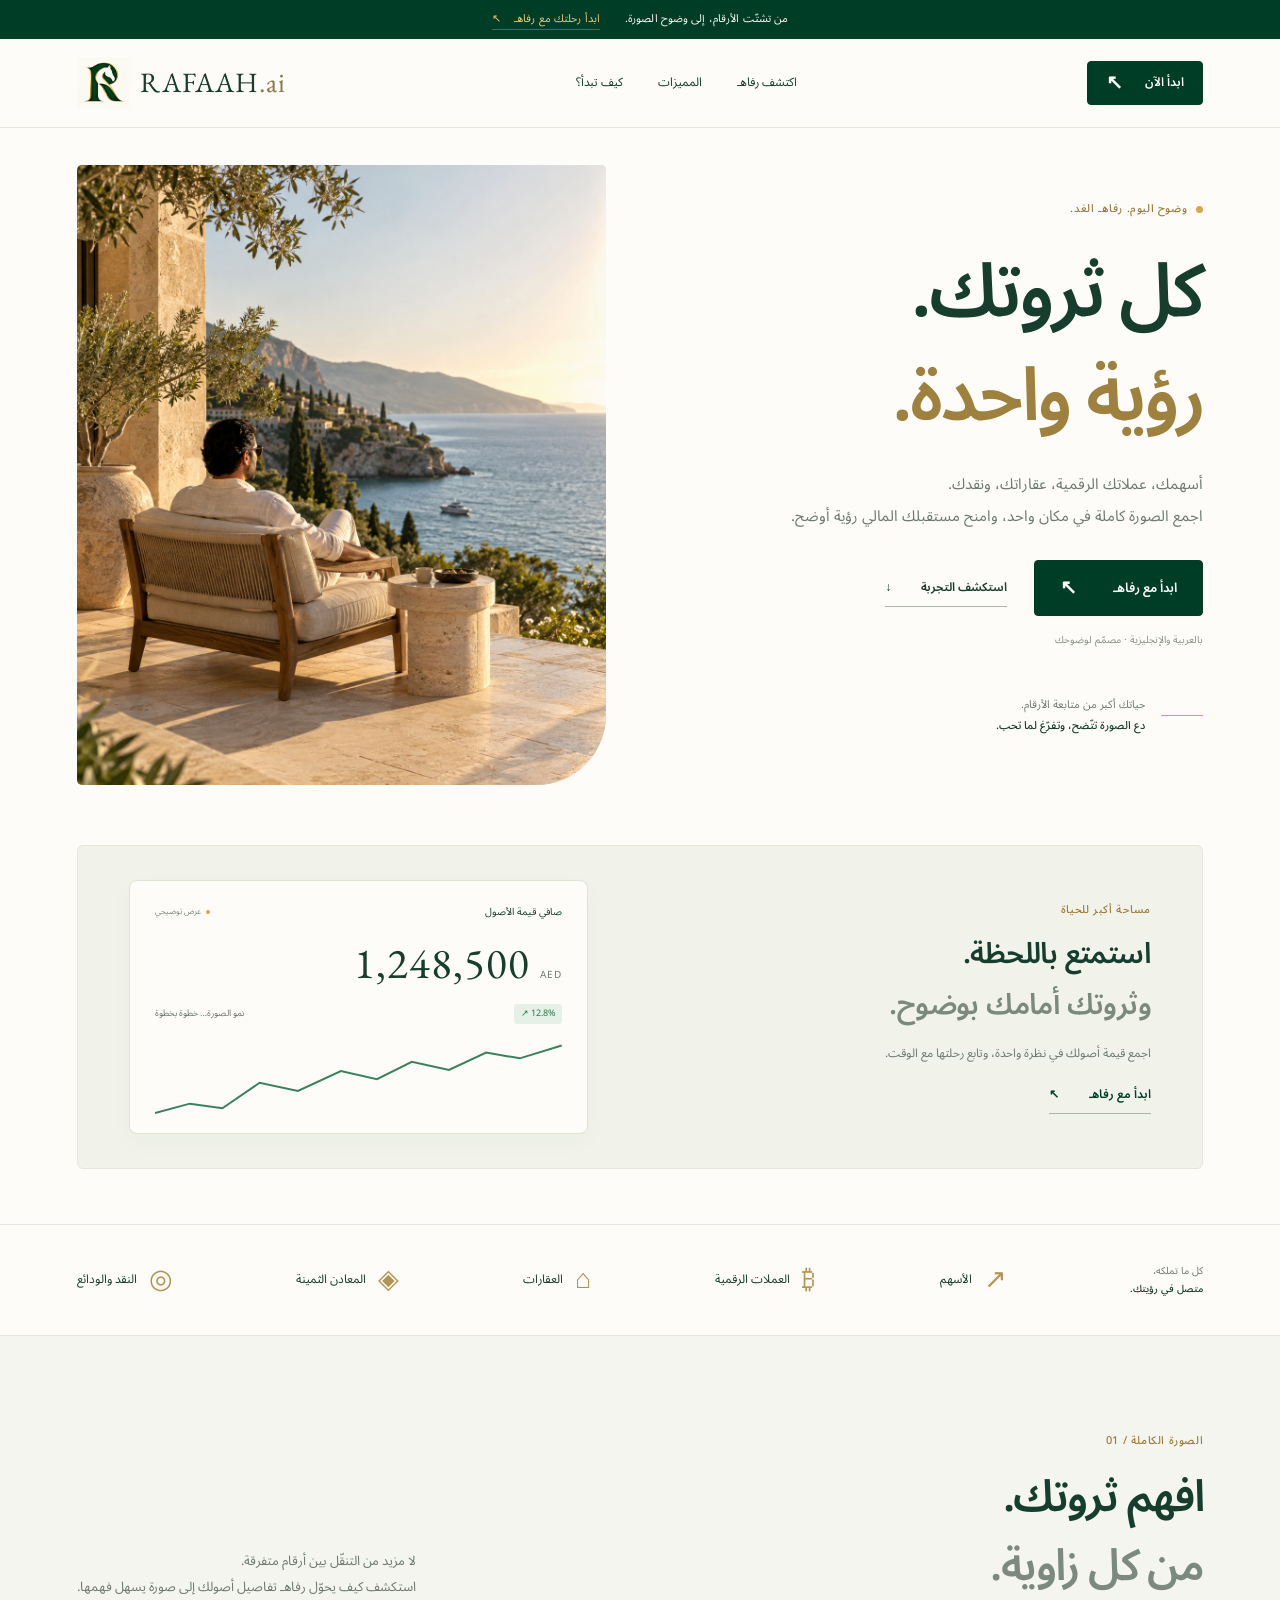
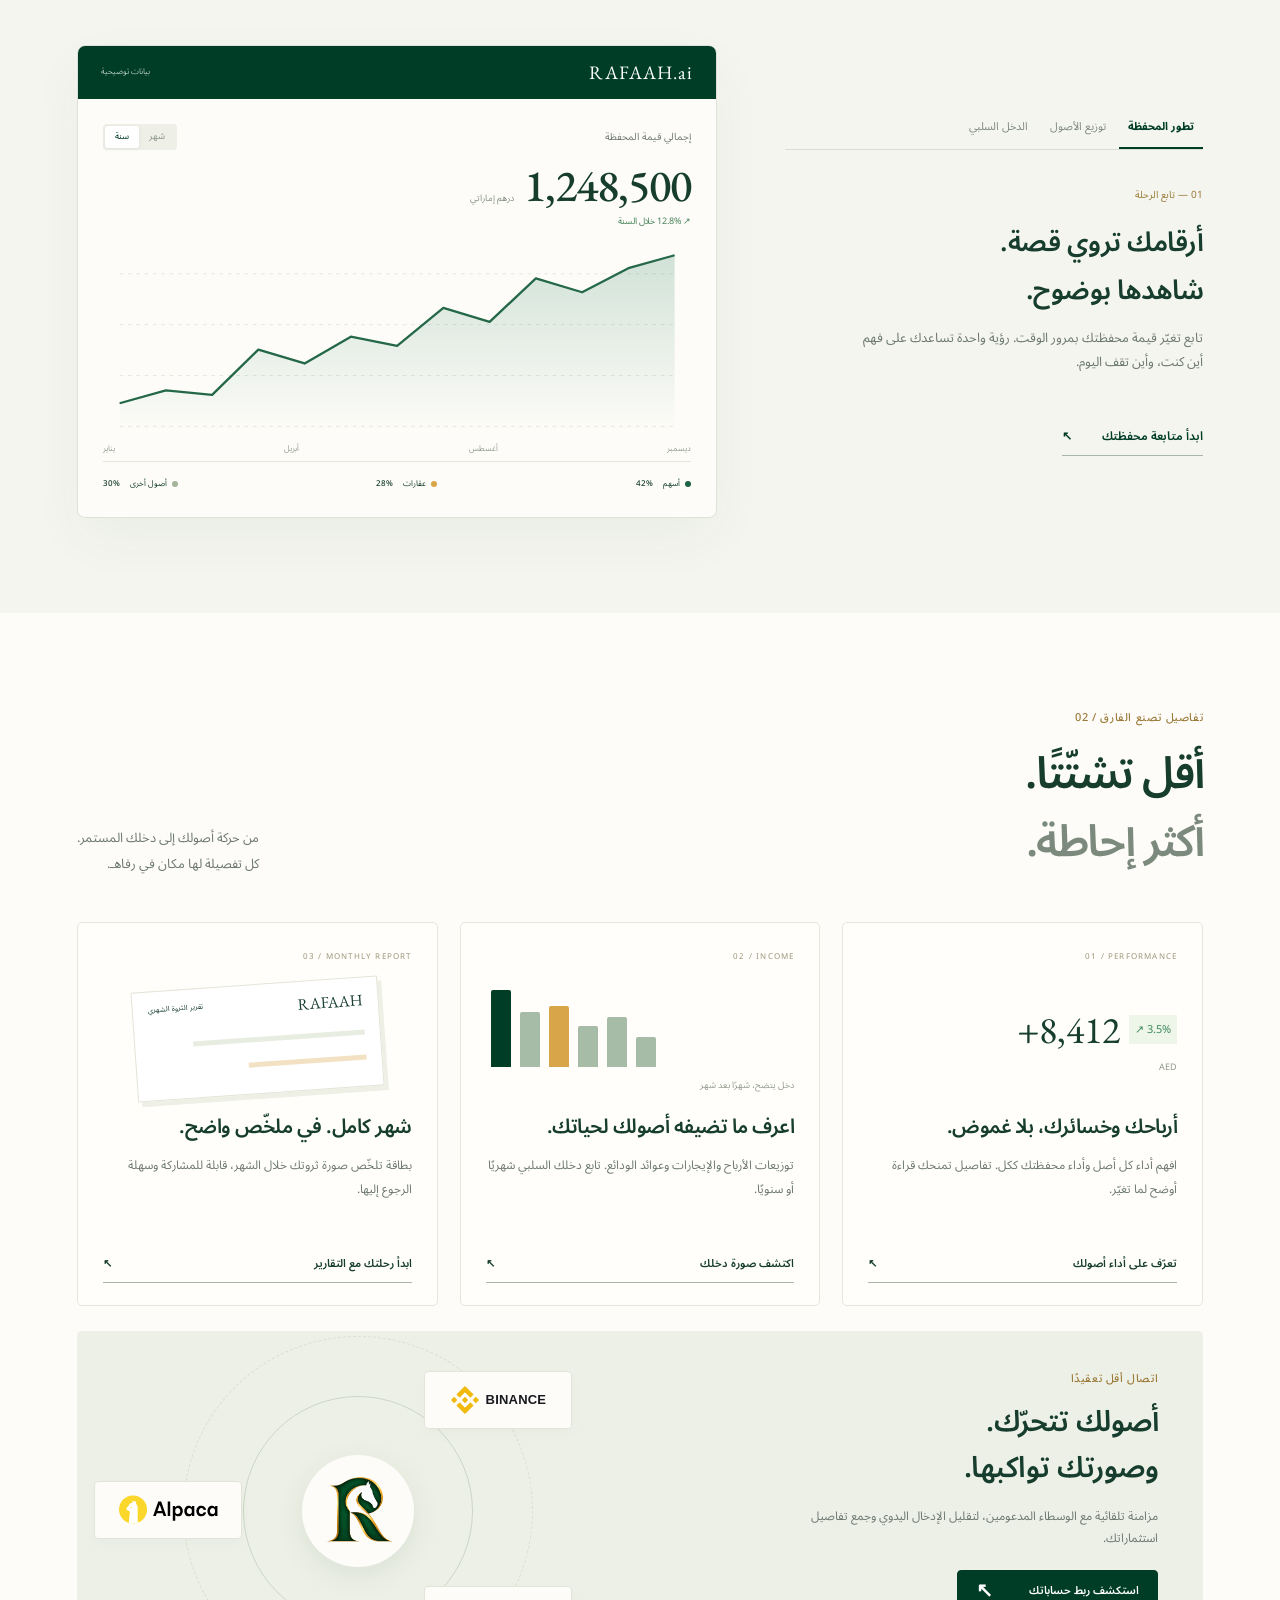
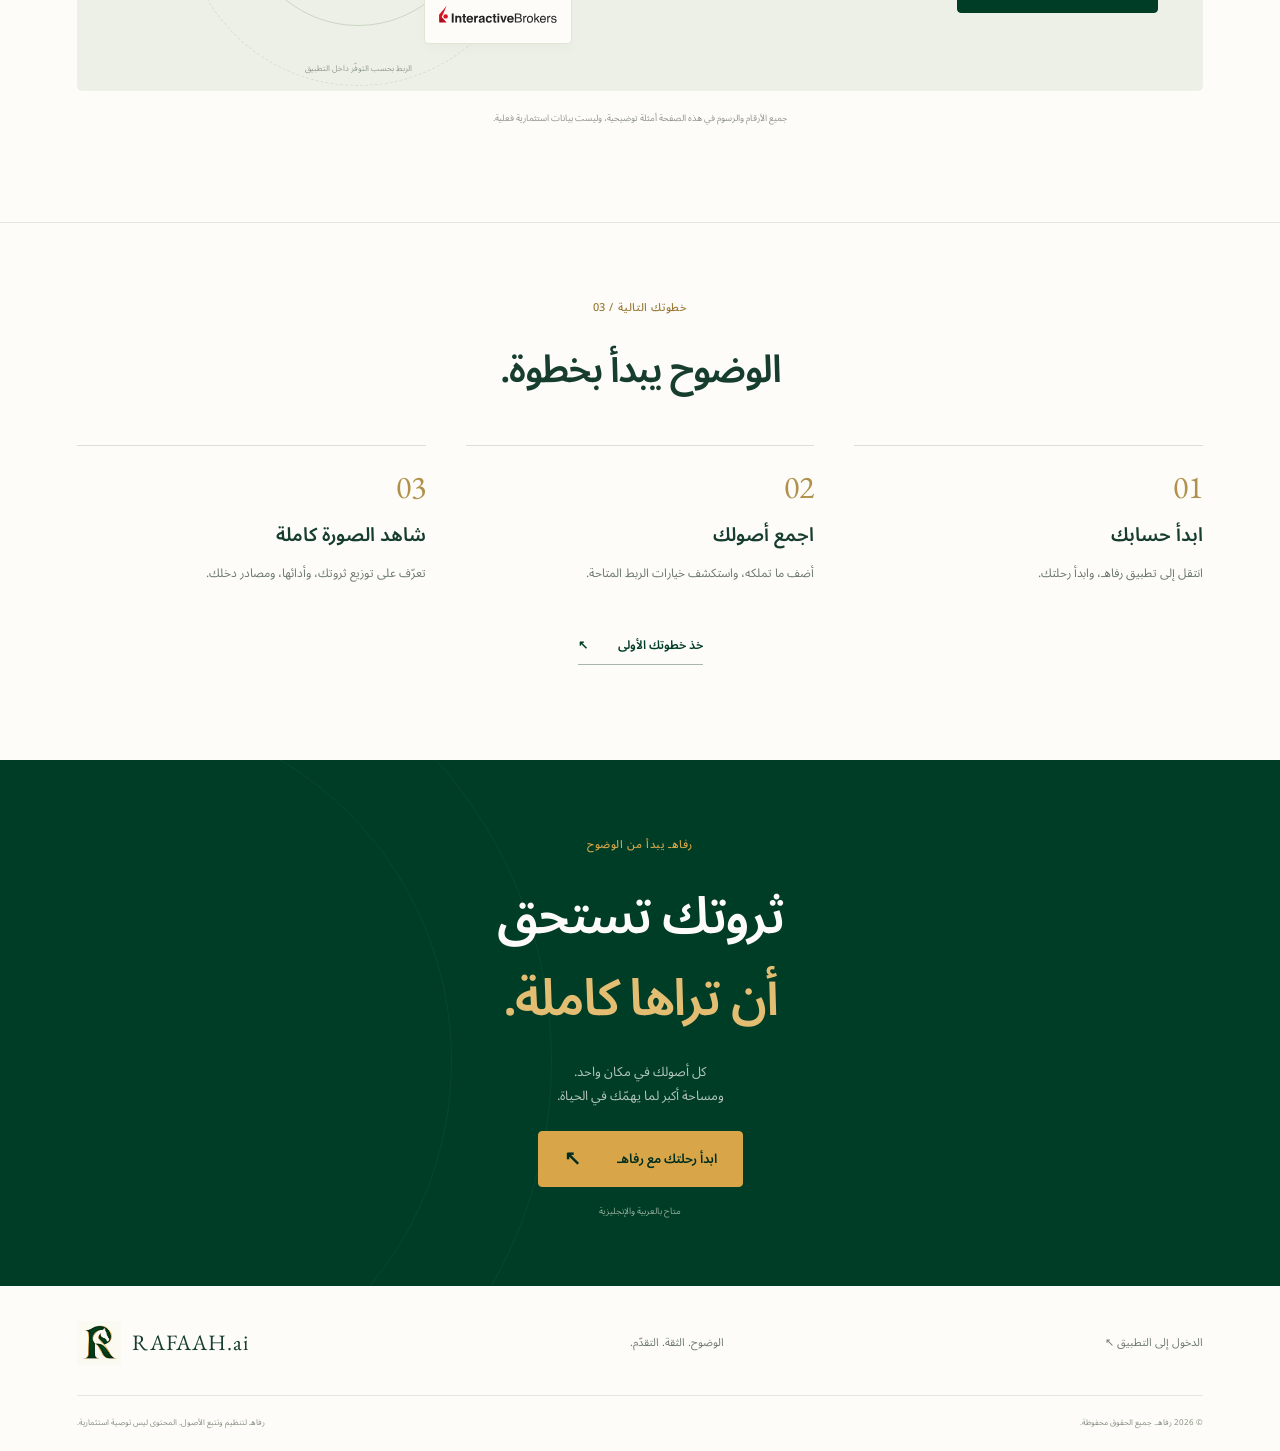
==== commit eb11f76e: "Remove decorative R from final CTA background" ====
--- a/index.html
+++ b/index.html
@@ -149,7 +149,7 @@
 </g>
 </svg></span><span class="sync-note">الربط بحسب التوفّر داخل التطبيق</span></div></div><p class="illustration-note">جميع الأرقام والرسوم في هذه الصفحة أمثلة توضيحية، وليست بيانات استثمارية فعلية.</p></section>
 <section id="how" class="how section"><p class="eyebrow">خطوتك التالية / 03</p><h2>الوضوح يبدأ بخطوة.</h2><div class="steps"><article><span>01</span><h3>ابدأ حسابك</h3><p>انتقل إلى تطبيق رفاهـ، وابدأ رحلتك.</p></article><article><span>02</span><h3>اجمع أصولك</h3><p>أضف ما تملكه، واستكشف خيارات الربط المتاحة.</p></article><article><span>03</span><h3>شاهد الصورة كاملة</h3><p>تعرّف على توزيع ثروتك، وأدائها، ومصادر دخلك.</p></article></div><a href="https://app.rafaah.ai" class="text-link green">خذ خطوتك الأولى <span>↖</span></a></section>
-<section class="final-cta"><div class="cta-mark" aria-hidden="true">R</div><p class="eyebrow">رفاهـ يبدأ من الوضوح</p><h2>ثروتك تستحق<br><span>أن تراها كاملة.</span></h2><p>كل أصولك في مكان واحد.<br>ومساحة أكبر لما يهمّك في الحياة.</p><a class="button gold-button" href="https://app.rafaah.ai">ابدأ رحلتك مع رفاهـ <span>↖</span></a><span class="final-note">متاح بالعربية والإنجليزية</span></section>
+<section class="final-cta"><p class="eyebrow">رفاهـ يبدأ من الوضوح</p><h2>ثروتك تستحق<br><span>أن تراها كاملة.</span></h2><p>كل أصولك في مكان واحد.<br>ومساحة أكبر لما يهمّك في الحياة.</p><a class="button gold-button" href="https://app.rafaah.ai">ابدأ رحلتك مع رفاهـ <span>↖</span></a><span class="final-note">متاح بالعربية والإنجليزية</span></section>
 </main>
 <footer><a class="brand" href="#"><img src="assets/logo.webp" alt="شعار رفاهـ" width="44" height="44"><span lang="en" dir="ltr">RAFAAH.ai</span></a><p>الوضوح. الثقة. التقدّم.</p><a href="https://app.rafaah.ai">الدخول إلى التطبيق ↖</a><div class="footer-bottom"><span>© <span id="year">2026</span> رفاهـ. جميع الحقوق محفوظة.</span><span>رفاهـ لتنظيم وتتبع الأصول. المحتوى ليس توصية استثمارية.</span></div></footer>
 <a class="mobile-cta button" href="https://app.rafaah.ai">ابدأ مع رفاهـ <span>↖</span></a>
--- a/styles.css
+++ b/styles.css
@@ -1,4 +1,4 @@
-:root{--emerald:#003d27;--deep:#002d1e;--gold:#d8a649;--ivory:#fdfcf8;--ink:#163d2d;--muted:#6e7972;--line:#e5e7df;--font:'Noto Sans Arabic',sans-serif}*{box-sizing:border-box}html{scroll-behavior:smooth;scroll-padding-top:125px}body{margin:0;background:var(--ivory);color:var(--ink);font-family:var(--font);line-height:1.85}a{color:inherit;text-decoration:none}button{font:inherit;cursor:pointer}a,button{-webkit-tap-highlight-color:transparent}a:focus-visible,button:focus-visible,[tabindex]:focus-visible{outline:3px solid var(--gold);outline-offset:5px}img{max-width:100%;display:block}button,a{touch-action:manipulation}.skip{position:fixed;top:-100px;background:white;padding:10px;z-index:100}.skip:focus{top:0}.topbar{position:sticky;top:0;z-index:30;background:var(--emerald);color:var(--ivory);min-height:39px;display:flex;gap:25px;align-items:center;justify-content:center;font-size:11px;letter-spacing:.1px}.topbar a{color:#f0c775;border-bottom:1px solid #d8a64966}.topbar a span{margin-right:10px}.header{position:sticky;top:39px;z-index:29;display:flex;justify-content:space-between;align-items:center;padding:14px 6%;background:#fdfcf8f5;border-bottom:1px solid var(--line);backdrop-filter:blur(14px);min-height:89px}.brand{display:inline-flex;gap:11px;align-items:center}.brand img{mix-blend-mode:multiply;object-fit:contain}.brand>span{font-family:'EB Garamond',serif;font-size:28px;letter-spacing:1px}.brand-ai{color:#8c794b}.header nav{display:flex;gap:35px;font-size:12px}.header nav a:hover{color:#a47a29}.button{background:var(--emerald);color:white;display:inline-flex;align-items:center;justify-content:space-between;gap:36px;padding:15px 25px;font-size:13px;font-weight:600;border:1px solid var(--emerald);border-radius:4px;transition:background .2s,transform .2s}.button:hover{background:#126044;transform:translateY(-2px)}.button span{font-size:20px;line-height:1}.button.small{padding:10px 18px;font-size:12px;gap:22px}.hero{display:grid;grid-template-columns:1fr 1fr;min-height:680px;padding:37px 6% 60px;gap:6%}.hero-copy{padding-top:34px}.eyebrow{display:flex;align-items:center;gap:9px;color:#9b7a39;font-size:11px;letter-spacing:.6px;margin:0 0 22px;font-weight:500}.eyebrow>span{width:7px;height:7px;background:var(--gold);border-radius:100%}h1,h2,h3,p{margin-top:0}h1{font-size:clamp(52px,5.8vw,89px);font-weight:600;line-height:1.4;letter-spacing:-3px;margin-bottom:20px}h1>span{color:#9f813f}h2{font-size:44px;font-weight:600;line-height:1.55;letter-spacing:-1.6px;margin-bottom:0}h2 span{color:#7c8a7d}.hero-desc{font-size:15px;color:var(--muted);line-height:2.1;max-width:430px;margin-bottom:28px}.hero-actions{display:flex;gap:27px;align-items:center}.text-link{display:inline-flex;align-items:center;justify-content:space-between;gap:30px;font-size:12px;font-weight:600;border-bottom:1px solid #a8b7aa;padding:7px 0}.text-link:hover{color:#a47a29;border-color:var(--gold)}.micro{font-size:10px;color:#849086;margin-top:15px}.hero-foot{display:flex;align-items:center;gap:16px;margin-top:45px}.tiny-line{height:1px;width:42px;background:var(--gold)}.hero-foot p{font-size:11px;color:var(--muted);line-height:1.9;margin:0}.hero-foot strong{font-weight:500;color:var(--ink)}.hero-visual{position:relative;min-height:590px;border-radius:5px 5px 100px 5px;overflow:hidden;background:#5a889e}.lifestyle{height:100%;width:100%;object-fit:cover;object-position:center 56%;position:absolute}.photo-shade{position:absolute;inset:0;background:linear-gradient(180deg,#002e2050,transparent 55%,#002e2050)}.photo-caption{position:absolute;top:35px;right:32px;font-size:23px;line-height:1.8;color:white;font-weight:500}.photo-caption span{font-size:14px;color:#e2ebe6;font-weight:400}.floating-card{position:absolute;bottom:42px;right:25px;left:25px;background:#fdfcf8ed;backdrop-filter:blur(10px);padding:20px 24px 8px;border:1px solid #ffffff80;border-radius:8px;box-shadow:0 15px 45px #002d1e20}.float-head,.float-bottom{display:flex;justify-content:space-between;align-items:center;font-size:10px}.live-dot{color:#7d897e;font-size:8px}.live-dot:before{content:'';display:inline-block;background:var(--gold);height:4px;width:4px;border-radius:50%;margin-left:5px}.float-number{text-align:right;font:40px 'EB Garamond',serif;letter-spacing:1px;margin:9px 0}.float-number small{font:10px var(--font);color:var(--muted)}.float-bottom{font-size:9px;color:var(--muted)}.positive{color:#24774b;background:#e5f1e7;padding:2px 7px;border-radius:3px}.floating-card svg{display:block;width:100%;height:52px;margin-top:8px}.floating-card path{stroke:#3a805c;stroke-width:1.7;fill:none}.visual-label{position:absolute;bottom:12px;left:40px;font-size:7px;color:#f9f8e4;letter-spacing:2px}.asset-strip{border-top:1px solid var(--line);border-bottom:1px solid var(--line);display:flex;justify-content:space-between;align-items:center;gap:20px;padding:30px 6%;font-size:12px}.asset-strip>span{font-size:10px;color:var(--muted);line-height:1.8}.asset-strip>span strong{font-weight:500;color:var(--ink)}.asset-strip div{display:flex;align-items:center;gap:12px}.asset-strip b{font-family:serif;font-size:27px;color:#b49454;font-weight:400}.section{padding:95px 6%}.section-intro{display:flex;justify-content:space-between;align-items:flex-end;gap:35px;margin-bottom:45px}.section-intro>p{font-size:13px;line-height:2;color:var(--muted);margin:0;max-width:400px}.section-intro .eyebrow{margin-bottom:12px}.experience{background:#f4f5ef}.experience-grid{display:grid;grid-template-columns: .85fr 1.3fr;gap:6%;align-items:center}.tabs{display:flex;gap:4px;border-bottom:1px solid #d8dfd5;margin-bottom:29px}.tabs button{background:none;border:0;border-bottom:2px solid transparent;padding:10px 9px;color:#7f8a80;font-size:11px;white-space:nowrap}.tabs button[aria-selected=true]{color:var(--emerald);border-color:var(--emerald);font-weight:700}.feature-index{font-size:10px;color:#9b7a39}.demo-copy h3{font-size:27px;line-height:1.8;font-weight:600;letter-spacing:-.5px;margin:10px 0}.demo-copy>p{font-size:13px;color:var(--muted);max-width:350px;min-height:80px}.green{color:var(--emerald)}.dashboard{border:1px solid #dde3d9;border-radius:8px;background:var(--ivory);box-shadow:0 20px 55px #003d270b;overflow:hidden}.dash-top{display:flex;align-items:center;justify-content:space-between;padding:14px 23px;background:var(--emerald);color:white}.dash-brand{font:19px 'EB Garamond',serif;letter-spacing:1px}.demo-badge{font-size:8px;opacity:.7}.dash-body{padding:25px}.dash-heading{display:flex;align-items:center;justify-content:space-between;font-size:10px;color:var(--muted)}.periods{display:flex;background:#eeefe7;border-radius:4px;padding:2px}.periods button{font-size:9px;border:0;background:none;color:#8a9489;padding:3px 10px;border-radius:3px}.periods button[aria-pressed=true]{background:white;color:var(--emerald);box-shadow:0 1px 4px #003d2710}.metric{display:flex;align-items:baseline;gap:10px;margin-top:6px}.metric strong{font:45px 'EB Garamond',serif;font-weight:500;letter-spacing:-1px}.metric>span{font-size:9px;color:#849084}.metric-trend{color:#47825a;font-size:9px}.chart-area{min-height:215px;margin-top:15px}.growth-chart{width:100%;height:185px;overflow:visible}.grid-lines path{stroke:#e3e8dd;stroke-dasharray:4 5;fill:none;stroke-width:1}.chart-line{stroke:#246848;stroke-width:2.5;fill:none;stroke-linejoin:round}.chart-labels{display:flex;justify-content:space-between;color:#929d91;font-size:8px;direction:ltr}.dash-bottom{display:flex;justify-content:space-between;gap:8px;border-top:1px solid var(--line);padding-top:15px;font-size:8px}.dash-bottom span{display:flex;align-items:center;gap:5px}.dash-bottom b{font-weight:500;margin-right:5px}.dot{width:6px;height:6px;background:#1c6244;display:inline-block;border-radius:50%}.dot.gold{background:var(--gold)}.dot.light{background:#a5b59c}.feature-grid{display:grid;grid-template-columns:repeat(3,1fr);gap:22px}.feature-card{border:1px solid var(--line);border-radius:5px;padding:27px 25px 22px;background:#fffefa;display:flex;flex-direction:column;transition:transform .25s,box-shadow .25s}.feature-card:hover{transform:translateY(-5px);box-shadow:0 12px 35px #003d2708}.card-no{font-size:8px;letter-spacing:1.2px;color:#9b967b;direction:ltr;text-align:right}.feature-card h3{font-size:20px;font-weight:600;letter-spacing:-.5px;margin:15px 0 8px}.feature-card>p{font-size:12px;color:var(--muted);line-height:2;min-height:75px;margin-bottom:18px}.feature-card .text-link{margin-top:auto;font-size:11px}.mini-profit{height:130px;display:flex;align-items:center;justify-content:flex-end;gap:9px;font:38px 'EB Garamond',serif;position:relative}.mini-profit small{font:11px var(--font);color:#408c5e;background:#eef5e9;padding:3px 6px}.mini-profit>span{position:absolute;right:0;bottom:17px;font:9px var(--font);color:#8f988a}.mini-bars{display:flex;align-items:flex-end;justify-content:flex-end;gap:9px;height:130px;padding:26px 5px 27px;position:relative}.mini-bars i{width:20px;background:#a6bca6;height:40%;border-radius:2px 2px 0 0}.mini-bars i:nth-child(2){height:65%}.mini-bars i:nth-child(3){height:54%}.mini-bars i:nth-child(4){height:80%;background:var(--gold)}.mini-bars i:nth-child(5){height:72%}.mini-bars i:nth-child(6){height:100%;background:var(--emerald)}.mini-bars span{position:absolute;bottom:0;right:0;font-size:9px;color:#939b90}.mini-report{height:110px;width:80%;border:1px solid #e4e4d8;transform:rotate(-4deg);margin:20px auto 0;padding:12px 15px;box-shadow:4px 5px 0 #eef0e6;display:flex;flex-wrap:wrap;gap:5px;justify-content:space-between;background:#fff}.mini-report>span:first-child{font:16px 'EB Garamond',serif}.mini-report>span:nth-child(2){font-size:7px}.mini-report div{height:5px;width:80%;background:#e8ede1}.mini-report div:last-child{width:55%;background:#d8a64955}.sync-feature{margin-top:25px;background:#edf0e6;display:grid;grid-template-columns:1fr 1fr;border-radius:5px;overflow:hidden;min-height:360px}.sync-copy{padding:38px 45px}.sync-copy .eyebrow{margin-bottom:10px}.sync-copy h3{font-size:29px;line-height:1.6;letter-spacing:-.5px;font-weight:600;margin-bottom:14px}.sync-copy>p:not(.eyebrow){font-size:12px;color:var(--muted);max-width:360px}.sync-copy .button{font-size:11px;padding:10px 18px;margin-top:8px}.sync-art{position:relative;min-height:330px;display:flex;align-items:center;justify-content:center;overflow:hidden}.orbit{position:absolute;border:1px solid #cbd6c5;border-radius:50%;width:230px;height:230px}.orbit-two{width:350px;height:350px;border-style:dashed;opacity:.65}.sync-logo{z-index:1;width:100px;height:100px;background:var(--ivory);border-radius:50%;padding:15px;box-shadow:0 8px 30px #003d2714;display:grid;place-items:center}.sync-logo img{mix-blend-mode:multiply}.broker{position:absolute;padding:9px 18px;background:var(--ivory);border:1px solid #e0e5d8;box-shadow:0 5px 15px #003d2706;border-radius:4px;font-size:12px;letter-spacing:.3px;z-index:2}.binance{top:40px;right:20%;color:#a67a1d}.alpaca{top:150px;left:3%;color:#68844b}.ibkr{bottom:47px;right:19%;color:#a94d3a}.sync-note{position:absolute;bottom:14px;font-size:8px;color:#909b8d}.illustration-note{text-align:center;font-size:9px;color:#92988e;margin:20px 0 0}.how{border-top:1px solid var(--line);text-align:center;padding-top:75px}.how .eyebrow{justify-content:center}.how h2{font-size:38px}.steps{display:grid;grid-template-columns:repeat(3,1fr);gap:40px;text-align:right;margin:45px 0 30px}.steps article{border-top:1px solid #dce0d4;padding-top:20px;position:relative}.steps article>span{font:32px 'EB Garamond',serif;color:#b0904b}.steps h3{font-size:19px;font-weight:600;margin:10px 0}.steps p{color:var(--muted);font-size:12px}.final-cta{position:relative;overflow:hidden;text-align:center;background:var(--emerald);color:var(--ivory);padding:75px 6% 65px}.final-cta .eyebrow{justify-content:center;color:var(--gold)}.final-cta h2{font-size:51px;line-height:1.6;position:relative}.final-cta h2 span{color:#e3bd72}.final-cta>p:not(.eyebrow){font-size:13px;color:#b4c6b9;margin-top:20px;position:relative}.gold-button{background:var(--gold);border-color:var(--gold);color:var(--deep);position:relative;margin-top:10px}.gold-button:hover{background:#e9bd64}.final-note{display:block;font-size:9px;color:#91ad99;margin-top:17px}.cta-mark{position:absolute;left:5%;bottom:-180px;font:640px 'EB Garamond',serif;line-height:1;color:#ffffff04;pointer-events:none}.final-cta:before,.final-cta:after{content:'';width:700px;height:700px;border:1px solid #ffffff0a;position:absolute;left:-250px;top:-50px;border-radius:50%}.final-cta:after{width:900px;height:900px;left:-350px;top:-150px}.final-cta .button{z-index:1}footer{padding:35px 6% 20px;display:flex;align-items:center;justify-content:space-between;flex-wrap:wrap;gap:20px}footer .brand>span{font-size:22px}footer>p,footer>a:not(.brand){font-size:11px;color:var(--muted);margin:0}.footer-bottom{border-top:1px solid var(--line);padding-top:20px;margin-top:10px;display:flex;justify-content:space-between;gap:20px;flex-basis:100%;font-size:8px;color:#899283}.mobile-cta{display:none}.allocation-view{display:flex;align-items:center;justify-content:center;gap:35px;min-height:215px}.donut{height:150px;width:150px;flex-shrink:0;border-radius:50%;background:conic-gradient(#1c6244 0 42%,#d8a649 42% 70%,#a5b59c 70%);position:relative}.donut:after{content:'5 فئات أصول';position:absolute;inset:23px;background:var(--ivory);border-radius:50%;display:grid;place-items:center;font-size:10px}.allocation-legend{display:grid;gap:12px;font-size:10px}.allocation-legend b{margin-right:18px}.income-view{display:flex;height:210px;align-items:flex-end;justify-content:space-around;padding:25px 5px 10px;gap:10px;direction:ltr}.income-column{height:var(--height);width:11%;background:#1f6545;position:relative;border-radius:4px 4px 0 0;min-width:25px}.income-column:nth-child(even){background:#d8a649}.income-column span{position:absolute;bottom:-24px;left:50%;transform:translateX(-50%);font-size:8px;color:#849081;white-space:nowrap}.chart-area.income{margin-bottom:20px}@media(min-width:1600px){.hero,.section,.asset-strip,.header,footer{padding-left:max(6%,calc((100vw - 1420px)/2));padding-right:max(6%,calc((100vw - 1420px)/2))}.hero{grid-template-columns:1fr 1fr}.hero-visual{max-height:720px}}@media(max-width:1050px){.hero{gap:4%;padding-top:25px;min-height:620px}.hero-visual{min-height:550px}.hero-copy{padding-top:25px}h1{font-size:61px}.hero-desc{font-size:13px}.hero-actions{gap:17px}.hero-actions .button{gap:22px}.hero-foot{margin-top:25px}.asset-strip{gap:15px}.asset-strip div{font-size:10px;gap:7px}.section{padding:75px 5%}.experience-grid{gap:4%;grid-template-columns:1fr 1.15fr}.tabs button{padding:8px 5px;font-size:10px}.feature-card{padding:20px}.feature-card h3{font-size:17px}.sync-copy{padding:30px}.metric strong{font-size:38px}.mini-profit{font-size:30px}.mini-profit small{font-size:9px}}@media(max-width:760px){html{scroll-padding-top:118px}.topbar{min-height:35px;font-size:9px;gap:15px}.header{top:35px;min-height:76px;padding:10px 5%}.header .brand img{width:40px;height:40px}.brand>span{font-size:23px}.header nav{display:none}.button.small{padding:9px 15px;font-size:10px}.hero{grid-template-columns:1fr;padding:25px 5% 35px;gap:30px}.hero-copy{padding-top:8px}.eyebrow{font-size:10px;margin-bottom:16px}h1{font-size:61px;line-height:1.35;margin-bottom:17px;letter-spacing:-2px}.hero-desc{font-size:13px;max-width:100%;margin-bottom:23px}.hero-foot{display:none}.hero-actions{gap:26px}.hero-visual{min-height:510px;max-height:610px;aspect-ratio:.85;border-radius:5px 5px 70px 5px}.lifestyle{object-position:center 58%}.photo-caption{top:23px;right:23px;font-size:23px}.floating-card{bottom:35px;right:20px;left:20px;padding:18px 20px 7px}.float-number{font-size:38px}.asset-strip{padding:22px 5%;flex-wrap:wrap;justify-content:flex-start;column-gap:25px;row-gap:12px}.asset-strip>span{flex-basis:100%;display:flex;gap:6px;font-size:10px}.asset-strip>span br{display:none}.asset-strip div{font-size:10px}.asset-strip b{font-size:23px}.section{padding:55px 5%}.section-intro{display:block;margin-bottom:28px}h2{font-size:34px;line-height:1.6;letter-spacing:-.9px}.section-intro>p{margin-top:20px;font-size:12px}.experience-grid{grid-template-columns:1fr;gap:30px}.tabs{margin-bottom:20px;gap:17px}.tabs button{font-size:11px;padding:10px 5px}.demo-copy h3{font-size:25px;margin-top:8px}.demo-copy>p{min-height:0;max-width:100%;font-size:12px}.dash-body{padding:20px}.metric strong{font-size:39px}.growth-chart{height:170px}.chart-area{min-height:200px}.feature-grid{grid-template-columns:1fr;gap:16px}.feature-card{padding:25px}.feature-card h3{font-size:22px}.feature-card>p{min-height:0;margin-bottom:20px;font-size:12px}.feature-card .text-link{align-self:flex-start;gap:35px}.mini-profit{font-size:40px;height:110px}.mini-bars{height:110px;justify-content:flex-start;direction:ltr}.mini-report{width:70%;margin-top:17px;height:105px}.feature-card .card-no{font-size:9px}.sync-feature{grid-template-columns:1fr;margin-top:20px}.sync-copy{padding:28px}.sync-copy h3{font-size:27px}.sync-art{min-height:300px}.orbit{width:210px;height:210px}.orbit-two{width:310px;height:310px}.binance{top:19px;right:15%}.alpaca{top:130px;left:5%}.ibkr{bottom:40px;right:15%}.how h2{font-size:30px}.steps{grid-template-columns:1fr;gap:15px;margin:25px 0}.steps article{padding:17px 50px 0 0}.steps article>span{position:absolute;right:0;top:20px;font-size:29px}.steps h3{margin:3px 0;font-size:18px}.steps p{margin-bottom:10px}.final-cta{padding:50px 5%}.final-cta h2{font-size:39px}.cta-mark{left:-70px;font-size:500px;bottom:-120px}footer{padding:25px 5% 95px;gap:16px}footer>.brand{flex-basis:100%}footer .brand img{width:38px;height:38px}footer>p,footer>a:not(.brand){font-size:10px}.footer-bottom{display:block;font-size:8px}.footer-bottom>span{display:block;margin-bottom:5px}.mobile-cta{display:flex;position:fixed;z-index:35;bottom:12px;left:5%;right:5%;box-shadow:0 5px 30px #002d1e35;padding:12px 22px;border:1px solid #3c7254}.allocation-view{gap:20px}.donut{width:135px;height:135px}}@media(prefers-reduced-motion:reduce){html{scroll-behavior:auto}*,*:before,*:after{transition:none!important;animation:none!important}}
+:root{--emerald:#003d27;--deep:#002d1e;--gold:#d8a649;--ivory:#fdfcf8;--ink:#163d2d;--muted:#6e7972;--line:#e5e7df;--font:'Noto Sans Arabic',sans-serif}*{box-sizing:border-box}html{scroll-behavior:smooth;scroll-padding-top:125px}body{margin:0;background:var(--ivory);color:var(--ink);font-family:var(--font);line-height:1.85}a{color:inherit;text-decoration:none}button{font:inherit;cursor:pointer}a,button{-webkit-tap-highlight-color:transparent}a:focus-visible,button:focus-visible,[tabindex]:focus-visible{outline:3px solid var(--gold);outline-offset:5px}img{max-width:100%;display:block}button,a{touch-action:manipulation}.skip{position:fixed;top:-100px;background:white;padding:10px;z-index:100}.skip:focus{top:0}.topbar{position:sticky;top:0;z-index:30;background:var(--emerald);color:var(--ivory);min-height:39px;display:flex;gap:25px;align-items:center;justify-content:center;font-size:11px;letter-spacing:.1px}.topbar a{color:#f0c775;border-bottom:1px solid #d8a64966}.topbar a span{margin-right:10px}.header{position:sticky;top:39px;z-index:29;display:flex;justify-content:space-between;align-items:center;padding:14px 6%;background:#fdfcf8f5;border-bottom:1px solid var(--line);backdrop-filter:blur(14px);min-height:89px}.brand{display:inline-flex;gap:11px;align-items:center}.brand img{mix-blend-mode:multiply;object-fit:contain}.brand>span{font-family:'EB Garamond',serif;font-size:28px;letter-spacing:1px}.brand-ai{color:#8c794b}.header nav{display:flex;gap:35px;font-size:12px}.header nav a:hover{color:#a47a29}.button{background:var(--emerald);color:white;display:inline-flex;align-items:center;justify-content:space-between;gap:36px;padding:15px 25px;font-size:13px;font-weight:600;border:1px solid var(--emerald);border-radius:4px;transition:background .2s,transform .2s}.button:hover{background:#126044;transform:translateY(-2px)}.button span{font-size:20px;line-height:1}.button.small{padding:10px 18px;font-size:12px;gap:22px}.hero{display:grid;grid-template-columns:1fr 1fr;min-height:680px;padding:37px 6% 60px;gap:6%}.hero-copy{padding-top:34px}.eyebrow{display:flex;align-items:center;gap:9px;color:#9b7a39;font-size:11px;letter-spacing:.6px;margin:0 0 22px;font-weight:500}.eyebrow>span{width:7px;height:7px;background:var(--gold);border-radius:100%}h1,h2,h3,p{margin-top:0}h1{font-size:clamp(52px,5.8vw,89px);font-weight:600;line-height:1.4;letter-spacing:-3px;margin-bottom:20px}h1>span{color:#9f813f}h2{font-size:44px;font-weight:600;line-height:1.55;letter-spacing:-1.6px;margin-bottom:0}h2 span{color:#7c8a7d}.hero-desc{font-size:15px;color:var(--muted);line-height:2.1;max-width:430px;margin-bottom:28px}.hero-actions{display:flex;gap:27px;align-items:center}.text-link{display:inline-flex;align-items:center;justify-content:space-between;gap:30px;font-size:12px;font-weight:600;border-bottom:1px solid #a8b7aa;padding:7px 0}.text-link:hover{color:#a47a29;border-color:var(--gold)}.micro{font-size:10px;color:#849086;margin-top:15px}.hero-foot{display:flex;align-items:center;gap:16px;margin-top:45px}.tiny-line{height:1px;width:42px;background:var(--gold)}.hero-foot p{font-size:11px;color:var(--muted);line-height:1.9;margin:0}.hero-foot strong{font-weight:500;color:var(--ink)}.hero-visual{position:relative;min-height:590px;border-radius:5px 5px 100px 5px;overflow:hidden;background:#5a889e}.lifestyle{height:100%;width:100%;object-fit:cover;object-position:center 56%;position:absolute}.photo-shade{position:absolute;inset:0;background:linear-gradient(180deg,#002e2050,transparent 55%,#002e2050)}.photo-caption{position:absolute;top:35px;right:32px;font-size:23px;line-height:1.8;color:white;font-weight:500}.photo-caption span{font-size:14px;color:#e2ebe6;font-weight:400}.floating-card{position:absolute;bottom:42px;right:25px;left:25px;background:#fdfcf8ed;backdrop-filter:blur(10px);padding:20px 24px 8px;border:1px solid #ffffff80;border-radius:8px;box-shadow:0 15px 45px #002d1e20}.float-head,.float-bottom{display:flex;justify-content:space-between;align-items:center;font-size:10px}.live-dot{color:#7d897e;font-size:8px}.live-dot:before{content:'';display:inline-block;background:var(--gold);height:4px;width:4px;border-radius:50%;margin-left:5px}.float-number{text-align:right;font:40px 'EB Garamond',serif;letter-spacing:1px;margin:9px 0}.float-number small{font:10px var(--font);color:var(--muted)}.float-bottom{font-size:9px;color:var(--muted)}.positive{color:#24774b;background:#e5f1e7;padding:2px 7px;border-radius:3px}.floating-card svg{display:block;width:100%;height:52px;margin-top:8px}.floating-card path{stroke:#3a805c;stroke-width:1.7;fill:none}.visual-label{position:absolute;bottom:12px;left:40px;font-size:7px;color:#f9f8e4;letter-spacing:2px}.asset-strip{border-top:1px solid var(--line);border-bottom:1px solid var(--line);display:flex;justify-content:space-between;align-items:center;gap:20px;padding:30px 6%;font-size:12px}.asset-strip>span{font-size:10px;color:var(--muted);line-height:1.8}.asset-strip>span strong{font-weight:500;color:var(--ink)}.asset-strip div{display:flex;align-items:center;gap:12px}.asset-strip b{font-family:serif;font-size:27px;color:#b49454;font-weight:400}.section{padding:95px 6%}.section-intro{display:flex;justify-content:space-between;align-items:flex-end;gap:35px;margin-bottom:45px}.section-intro>p{font-size:13px;line-height:2;color:var(--muted);margin:0;max-width:400px}.section-intro .eyebrow{margin-bottom:12px}.experience{background:#f4f5ef}.experience-grid{display:grid;grid-template-columns: .85fr 1.3fr;gap:6%;align-items:center}.tabs{display:flex;gap:4px;border-bottom:1px solid #d8dfd5;margin-bottom:29px}.tabs button{background:none;border:0;border-bottom:2px solid transparent;padding:10px 9px;color:#7f8a80;font-size:11px;white-space:nowrap}.tabs button[aria-selected=true]{color:var(--emerald);border-color:var(--emerald);font-weight:700}.feature-index{font-size:10px;color:#9b7a39}.demo-copy h3{font-size:27px;line-height:1.8;font-weight:600;letter-spacing:-.5px;margin:10px 0}.demo-copy>p{font-size:13px;color:var(--muted);max-width:350px;min-height:80px}.green{color:var(--emerald)}.dashboard{border:1px solid #dde3d9;border-radius:8px;background:var(--ivory);box-shadow:0 20px 55px #003d270b;overflow:hidden}.dash-top{display:flex;align-items:center;justify-content:space-between;padding:14px 23px;background:var(--emerald);color:white}.dash-brand{font:19px 'EB Garamond',serif;letter-spacing:1px}.demo-badge{font-size:8px;opacity:.7}.dash-body{padding:25px}.dash-heading{display:flex;align-items:center;justify-content:space-between;font-size:10px;color:var(--muted)}.periods{display:flex;background:#eeefe7;border-radius:4px;padding:2px}.periods button{font-size:9px;border:0;background:none;color:#8a9489;padding:3px 10px;border-radius:3px}.periods button[aria-pressed=true]{background:white;color:var(--emerald);box-shadow:0 1px 4px #003d2710}.metric{display:flex;align-items:baseline;gap:10px;margin-top:6px}.metric strong{font:45px 'EB Garamond',serif;font-weight:500;letter-spacing:-1px}.metric>span{font-size:9px;color:#849084}.metric-trend{color:#47825a;font-size:9px}.chart-area{min-height:215px;margin-top:15px}.growth-chart{width:100%;height:185px;overflow:visible}.grid-lines path{stroke:#e3e8dd;stroke-dasharray:4 5;fill:none;stroke-width:1}.chart-line{stroke:#246848;stroke-width:2.5;fill:none;stroke-linejoin:round}.chart-labels{display:flex;justify-content:space-between;color:#929d91;font-size:8px;direction:ltr}.dash-bottom{display:flex;justify-content:space-between;gap:8px;border-top:1px solid var(--line);padding-top:15px;font-size:8px}.dash-bottom span{display:flex;align-items:center;gap:5px}.dash-bottom b{font-weight:500;margin-right:5px}.dot{width:6px;height:6px;background:#1c6244;display:inline-block;border-radius:50%}.dot.gold{background:var(--gold)}.dot.light{background:#a5b59c}.feature-grid{display:grid;grid-template-columns:repeat(3,1fr);gap:22px}.feature-card{border:1px solid var(--line);border-radius:5px;padding:27px 25px 22px;background:#fffefa;display:flex;flex-direction:column;transition:transform .25s,box-shadow .25s}.feature-card:hover{transform:translateY(-5px);box-shadow:0 12px 35px #003d2708}.card-no{font-size:8px;letter-spacing:1.2px;color:#9b967b;direction:ltr;text-align:right}.feature-card h3{font-size:20px;font-weight:600;letter-spacing:-.5px;margin:15px 0 8px}.feature-card>p{font-size:12px;color:var(--muted);line-height:2;min-height:75px;margin-bottom:18px}.feature-card .text-link{margin-top:auto;font-size:11px}.mini-profit{height:130px;display:flex;align-items:center;justify-content:flex-end;gap:9px;font:38px 'EB Garamond',serif;position:relative}.mini-profit small{font:11px var(--font);color:#408c5e;background:#eef5e9;padding:3px 6px}.mini-profit>span{position:absolute;right:0;bottom:17px;font:9px var(--font);color:#8f988a}.mini-bars{display:flex;align-items:flex-end;justify-content:flex-end;gap:9px;height:130px;padding:26px 5px 27px;position:relative}.mini-bars i{width:20px;background:#a6bca6;height:40%;border-radius:2px 2px 0 0}.mini-bars i:nth-child(2){height:65%}.mini-bars i:nth-child(3){height:54%}.mini-bars i:nth-child(4){height:80%;background:var(--gold)}.mini-bars i:nth-child(5){height:72%}.mini-bars i:nth-child(6){height:100%;background:var(--emerald)}.mini-bars span{position:absolute;bottom:0;right:0;font-size:9px;color:#939b90}.mini-report{height:110px;width:80%;border:1px solid #e4e4d8;transform:rotate(-4deg);margin:20px auto 0;padding:12px 15px;box-shadow:4px 5px 0 #eef0e6;display:flex;flex-wrap:wrap;gap:5px;justify-content:space-between;background:#fff}.mini-report>span:first-child{font:16px 'EB Garamond',serif}.mini-report>span:nth-child(2){font-size:7px}.mini-report div{height:5px;width:80%;background:#e8ede1}.mini-report div:last-child{width:55%;background:#d8a64955}.sync-feature{margin-top:25px;background:#edf0e6;display:grid;grid-template-columns:1fr 1fr;border-radius:5px;overflow:hidden;min-height:360px}.sync-copy{padding:38px 45px}.sync-copy .eyebrow{margin-bottom:10px}.sync-copy h3{font-size:29px;line-height:1.6;letter-spacing:-.5px;font-weight:600;margin-bottom:14px}.sync-copy>p:not(.eyebrow){font-size:12px;color:var(--muted);max-width:360px}.sync-copy .button{font-size:11px;padding:10px 18px;margin-top:8px}.sync-art{position:relative;min-height:330px;display:flex;align-items:center;justify-content:center;overflow:hidden}.orbit{position:absolute;border:1px solid #cbd6c5;border-radius:50%;width:230px;height:230px}.orbit-two{width:350px;height:350px;border-style:dashed;opacity:.65}.sync-logo{z-index:1;width:100px;height:100px;background:var(--ivory);border-radius:50%;padding:15px;box-shadow:0 8px 30px #003d2714;display:grid;place-items:center}.sync-logo img{mix-blend-mode:multiply}.broker{position:absolute;padding:9px 18px;background:var(--ivory);border:1px solid #e0e5d8;box-shadow:0 5px 15px #003d2706;border-radius:4px;font-size:12px;letter-spacing:.3px;z-index:2}.binance{top:40px;right:20%;color:#a67a1d}.alpaca{top:150px;left:3%;color:#68844b}.ibkr{bottom:47px;right:19%;color:#a94d3a}.sync-note{position:absolute;bottom:14px;font-size:8px;color:#909b8d}.illustration-note{text-align:center;font-size:9px;color:#92988e;margin:20px 0 0}.how{border-top:1px solid var(--line);text-align:center;padding-top:75px}.how .eyebrow{justify-content:center}.how h2{font-size:38px}.steps{display:grid;grid-template-columns:repeat(3,1fr);gap:40px;text-align:right;margin:45px 0 30px}.steps article{border-top:1px solid #dce0d4;padding-top:20px;position:relative}.steps article>span{font:32px 'EB Garamond',serif;color:#b0904b}.steps h3{font-size:19px;font-weight:600;margin:10px 0}.steps p{color:var(--muted);font-size:12px}.final-cta{position:relative;overflow:hidden;text-align:center;background:var(--emerald);color:var(--ivory);padding:75px 6% 65px}.final-cta .eyebrow{justify-content:center;color:var(--gold)}.final-cta h2{font-size:51px;line-height:1.6;position:relative}.final-cta h2 span{color:#e3bd72}.final-cta>p:not(.eyebrow){font-size:13px;color:#b4c6b9;margin-top:20px;position:relative}.gold-button{background:var(--gold);border-color:var(--gold);color:var(--deep);position:relative;margin-top:10px}.gold-button:hover{background:#e9bd64}.final-note{display:block;font-size:9px;color:#91ad99;margin-top:17px}.final-cta:before,.final-cta:after{content:'';width:700px;height:700px;border:1px solid #ffffff0a;position:absolute;left:-250px;top:-50px;border-radius:50%}.final-cta:after{width:900px;height:900px;left:-350px;top:-150px}.final-cta .button{z-index:1}footer{padding:35px 6% 20px;display:flex;align-items:center;justify-content:space-between;flex-wrap:wrap;gap:20px}footer .brand>span{font-size:22px}footer>p,footer>a:not(.brand){font-size:11px;color:var(--muted);margin:0}.footer-bottom{border-top:1px solid var(--line);padding-top:20px;margin-top:10px;display:flex;justify-content:space-between;gap:20px;flex-basis:100%;font-size:8px;color:#899283}.mobile-cta{display:none}.allocation-view{display:flex;align-items:center;justify-content:center;gap:35px;min-height:215px}.donut{height:150px;width:150px;flex-shrink:0;border-radius:50%;background:conic-gradient(#1c6244 0 42%,#d8a649 42% 70%,#a5b59c 70%);position:relative}.donut:after{content:'5 فئات أصول';position:absolute;inset:23px;background:var(--ivory);border-radius:50%;display:grid;place-items:center;font-size:10px}.allocation-legend{display:grid;gap:12px;font-size:10px}.allocation-legend b{margin-right:18px}.income-view{display:flex;height:210px;align-items:flex-end;justify-content:space-around;padding:25px 5px 10px;gap:10px;direction:ltr}.income-column{height:var(--height);width:11%;background:#1f6545;position:relative;border-radius:4px 4px 0 0;min-width:25px}.income-column:nth-child(even){background:#d8a649}.income-column span{position:absolute;bottom:-24px;left:50%;transform:translateX(-50%);font-size:8px;color:#849081;white-space:nowrap}.chart-area.income{margin-bottom:20px}@media(min-width:1600px){.hero,.section,.asset-strip,.header,footer{padding-left:max(6%,calc((100vw - 1420px)/2));padding-right:max(6%,calc((100vw - 1420px)/2))}.hero{grid-template-columns:1fr 1fr}.hero-visual{max-height:720px}}@media(max-width:1050px){.hero{gap:4%;padding-top:25px;min-height:620px}.hero-visual{min-height:550px}.hero-copy{padding-top:25px}h1{font-size:61px}.hero-desc{font-size:13px}.hero-actions{gap:17px}.hero-actions .button{gap:22px}.hero-foot{margin-top:25px}.asset-strip{gap:15px}.asset-strip div{font-size:10px;gap:7px}.section{padding:75px 5%}.experience-grid{gap:4%;grid-template-columns:1fr 1.15fr}.tabs button{padding:8px 5px;font-size:10px}.feature-card{padding:20px}.feature-card h3{font-size:17px}.sync-copy{padding:30px}.metric strong{font-size:38px}.mini-profit{font-size:30px}.mini-profit small{font-size:9px}}@media(max-width:760px){html{scroll-padding-top:118px}.topbar{min-height:35px;font-size:9px;gap:15px}.header{top:35px;min-height:76px;padding:10px 5%}.header .brand img{width:40px;height:40px}.brand>span{font-size:23px}.header nav{display:none}.button.small{padding:9px 15px;font-size:10px}.hero{grid-template-columns:1fr;padding:25px 5% 35px;gap:30px}.hero-copy{padding-top:8px}.eyebrow{font-size:10px;margin-bottom:16px}h1{font-size:61px;line-height:1.35;margin-bottom:17px;letter-spacing:-2px}.hero-desc{font-size:13px;max-width:100%;margin-bottom:23px}.hero-foot{display:none}.hero-actions{gap:26px}.hero-visual{min-height:510px;max-height:610px;aspect-ratio:.85;border-radius:5px 5px 70px 5px}.lifestyle{object-position:center 58%}.photo-caption{top:23px;right:23px;font-size:23px}.floating-card{bottom:35px;right:20px;left:20px;padding:18px 20px 7px}.float-number{font-size:38px}.asset-strip{padding:22px 5%;flex-wrap:wrap;justify-content:flex-start;column-gap:25px;row-gap:12px}.asset-strip>span{flex-basis:100%;display:flex;gap:6px;font-size:10px}.asset-strip>span br{display:none}.asset-strip div{font-size:10px}.asset-strip b{font-size:23px}.section{padding:55px 5%}.section-intro{display:block;margin-bottom:28px}h2{font-size:34px;line-height:1.6;letter-spacing:-.9px}.section-intro>p{margin-top:20px;font-size:12px}.experience-grid{grid-template-columns:1fr;gap:30px}.tabs{margin-bottom:20px;gap:17px}.tabs button{font-size:11px;padding:10px 5px}.demo-copy h3{font-size:25px;margin-top:8px}.demo-copy>p{min-height:0;max-width:100%;font-size:12px}.dash-body{padding:20px}.metric strong{font-size:39px}.growth-chart{height:170px}.chart-area{min-height:200px}.feature-grid{grid-template-columns:1fr;gap:16px}.feature-card{padding:25px}.feature-card h3{font-size:22px}.feature-card>p{min-height:0;margin-bottom:20px;font-size:12px}.feature-card .text-link{align-self:flex-start;gap:35px}.mini-profit{font-size:40px;height:110px}.mini-bars{height:110px;justify-content:flex-start;direction:ltr}.mini-report{width:70%;margin-top:17px;height:105px}.feature-card .card-no{font-size:9px}.sync-feature{grid-template-columns:1fr;margin-top:20px}.sync-copy{padding:28px}.sync-copy h3{font-size:27px}.sync-art{min-height:300px}.orbit{width:210px;height:210px}.orbit-two{width:310px;height:310px}.binance{top:19px;right:15%}.alpaca{top:130px;left:5%}.ibkr{bottom:40px;right:15%}.how h2{font-size:30px}.steps{grid-template-columns:1fr;gap:15px;margin:25px 0}.steps article{padding:17px 50px 0 0}.steps article>span{position:absolute;right:0;top:20px;font-size:29px}.steps h3{margin:3px 0;font-size:18px}.steps p{margin-bottom:10px}.final-cta{padding:50px 5%}.final-cta h2{font-size:39px}footer{padding:25px 5% 95px;gap:16px}footer>.brand{flex-basis:100%}footer .brand img{width:38px;height:38px}footer>p,footer>a:not(.brand){font-size:10px}.footer-bottom{display:block;font-size:8px}.footer-bottom>span{display:block;margin-bottom:5px}.mobile-cta{display:flex;position:fixed;z-index:35;bottom:12px;left:5%;right:5%;box-shadow:0 5px 30px #002d1e35;padding:12px 22px;border:1px solid #3c7254}.allocation-view{gap:20px}.donut{width:135px;height:135px}}@media(prefers-reduced-motion:reduce){html{scroll-behavior:auto}*,*:before,*:after{transition:none!important;animation:none!important}}
 :where(.hero-copy,.hero-visual,.demo-copy,.dashboard){min-width:0}
 @media(max-width:760px){.hero .hero-visual{aspect-ratio:auto;width:100%;height:510px}}
 .header{direction:ltr}
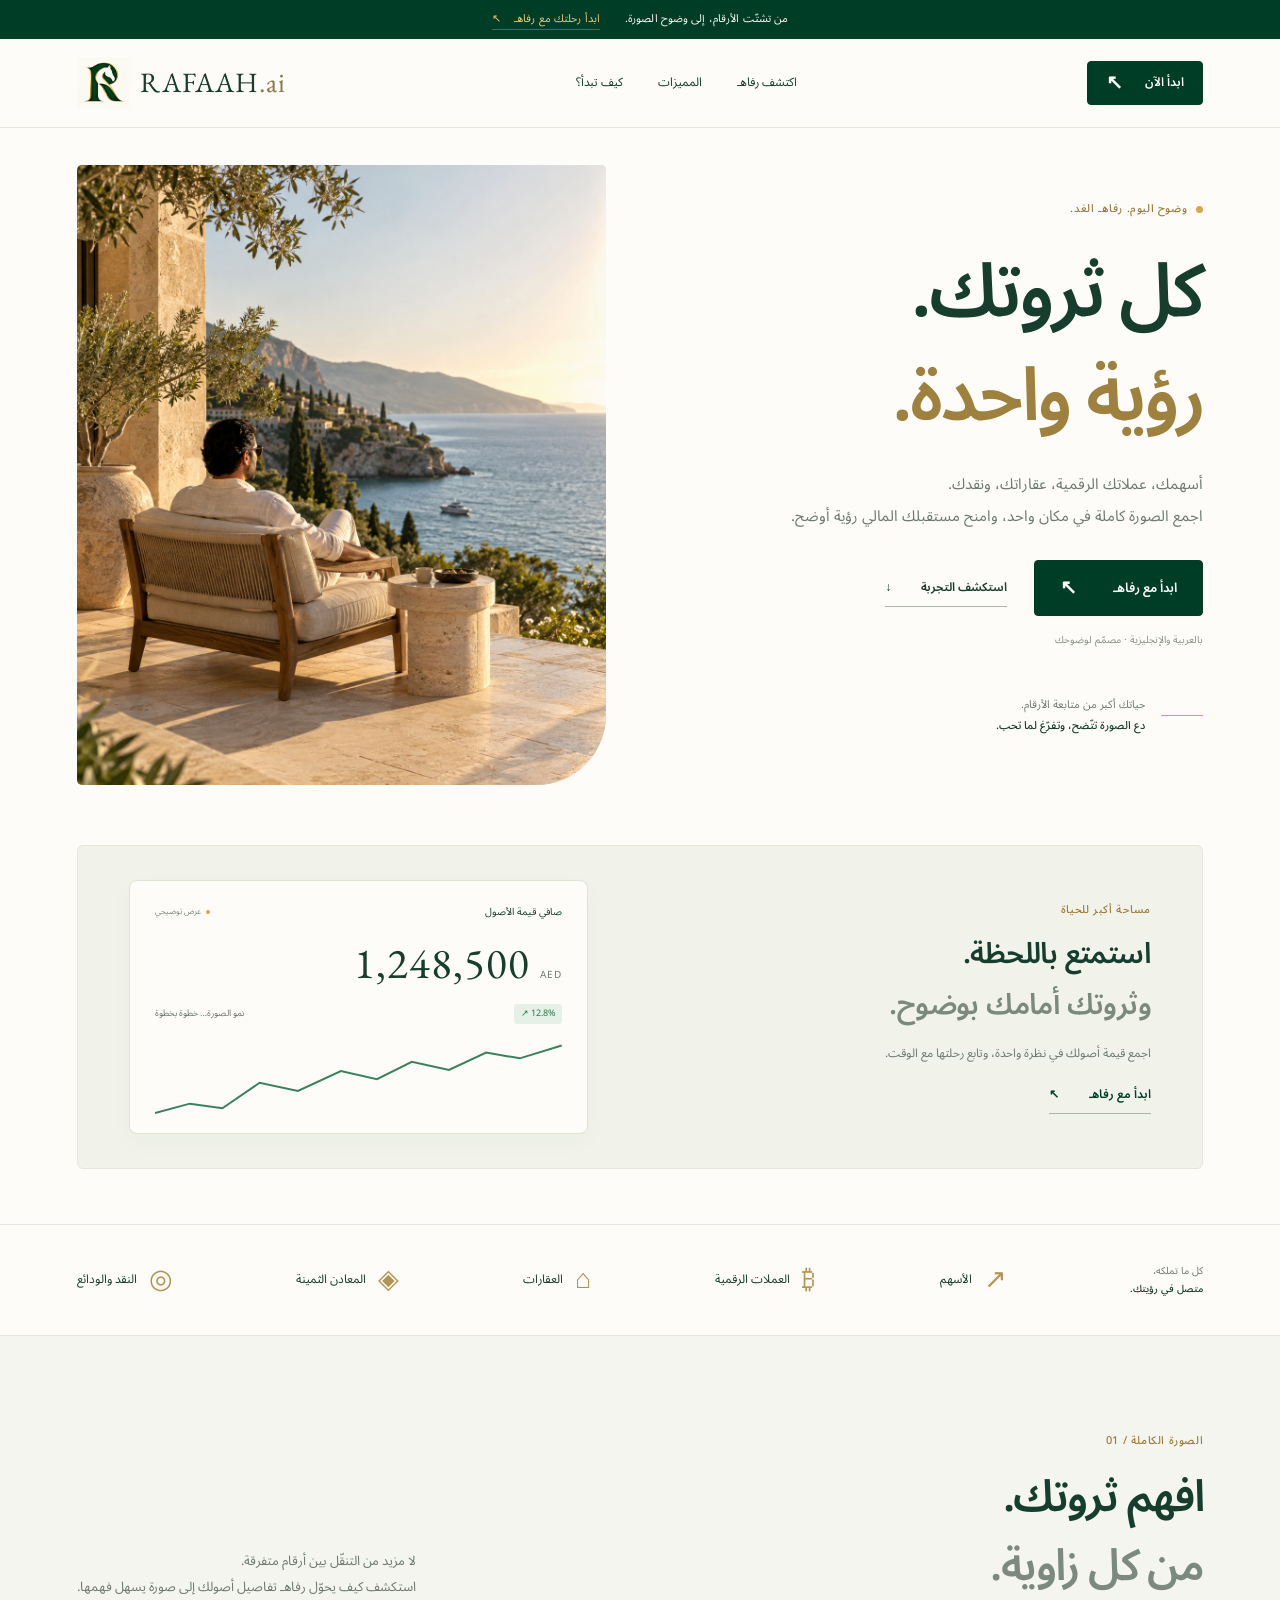
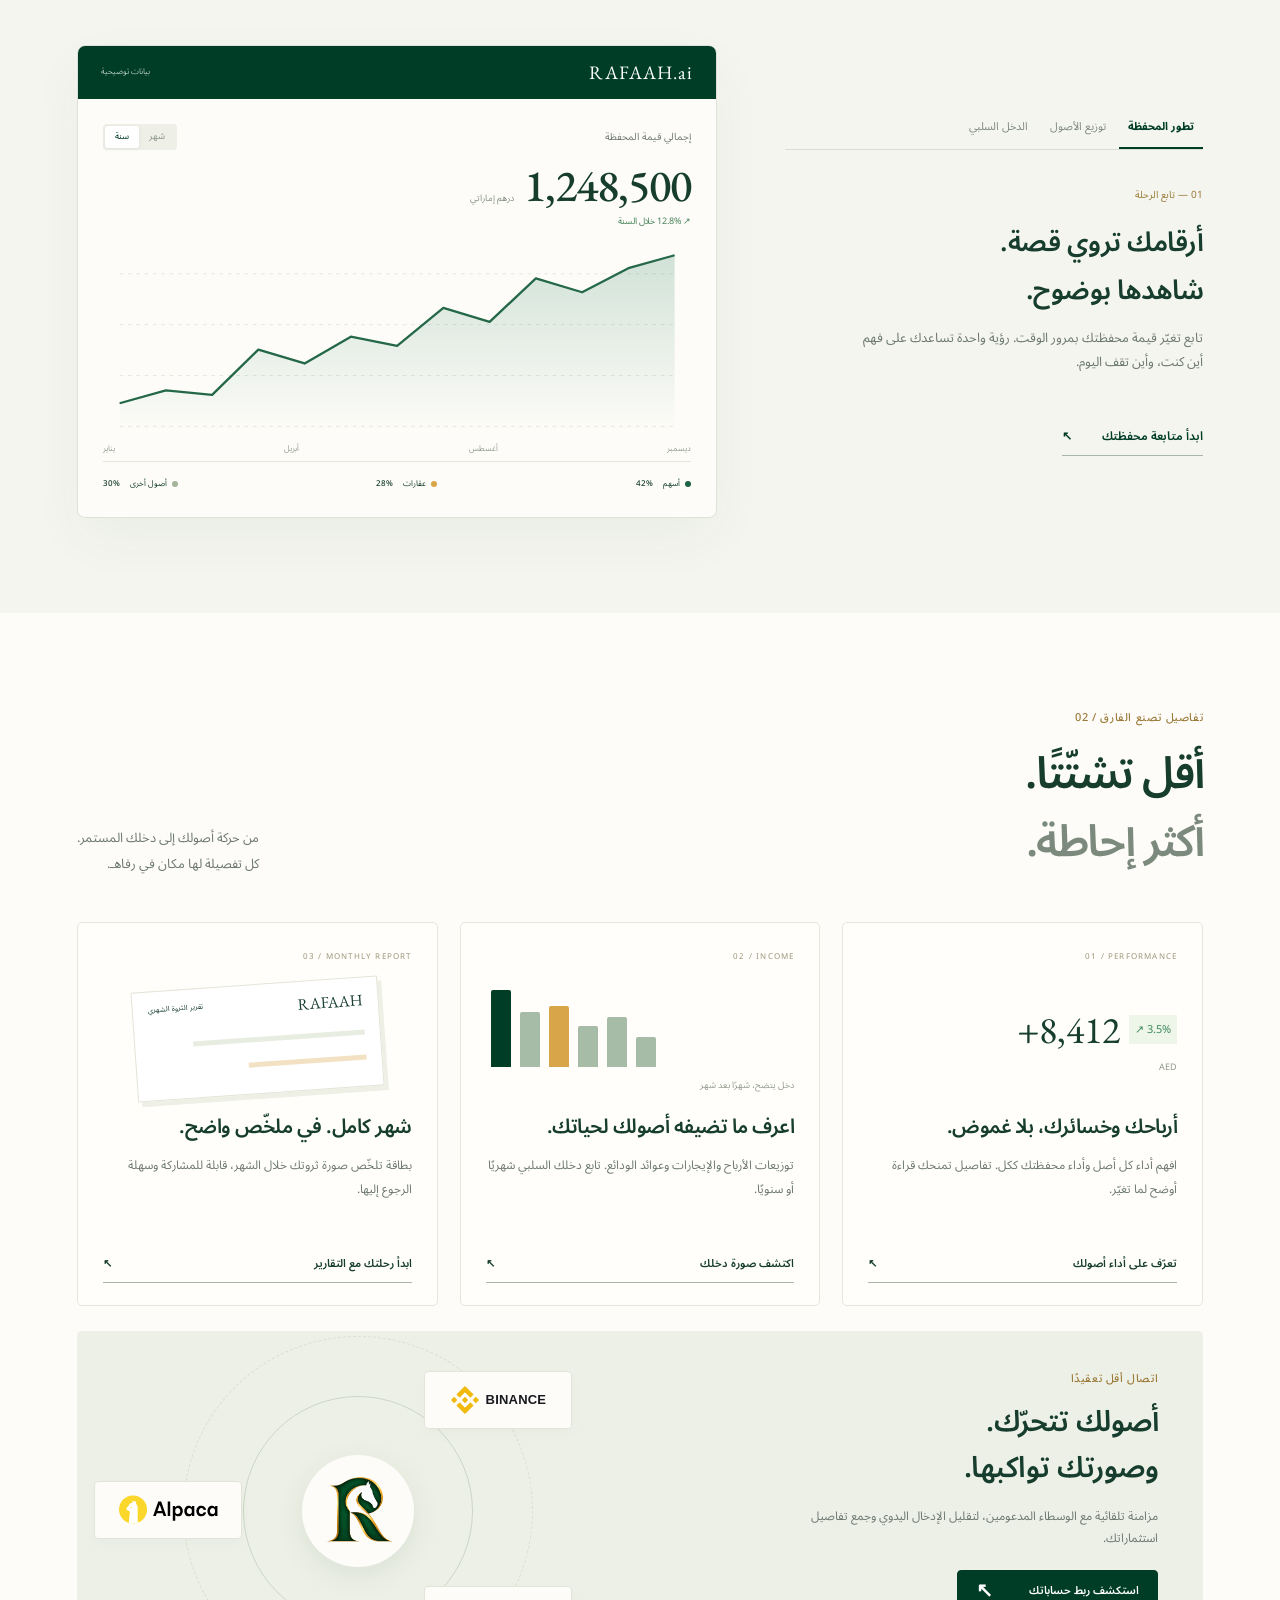
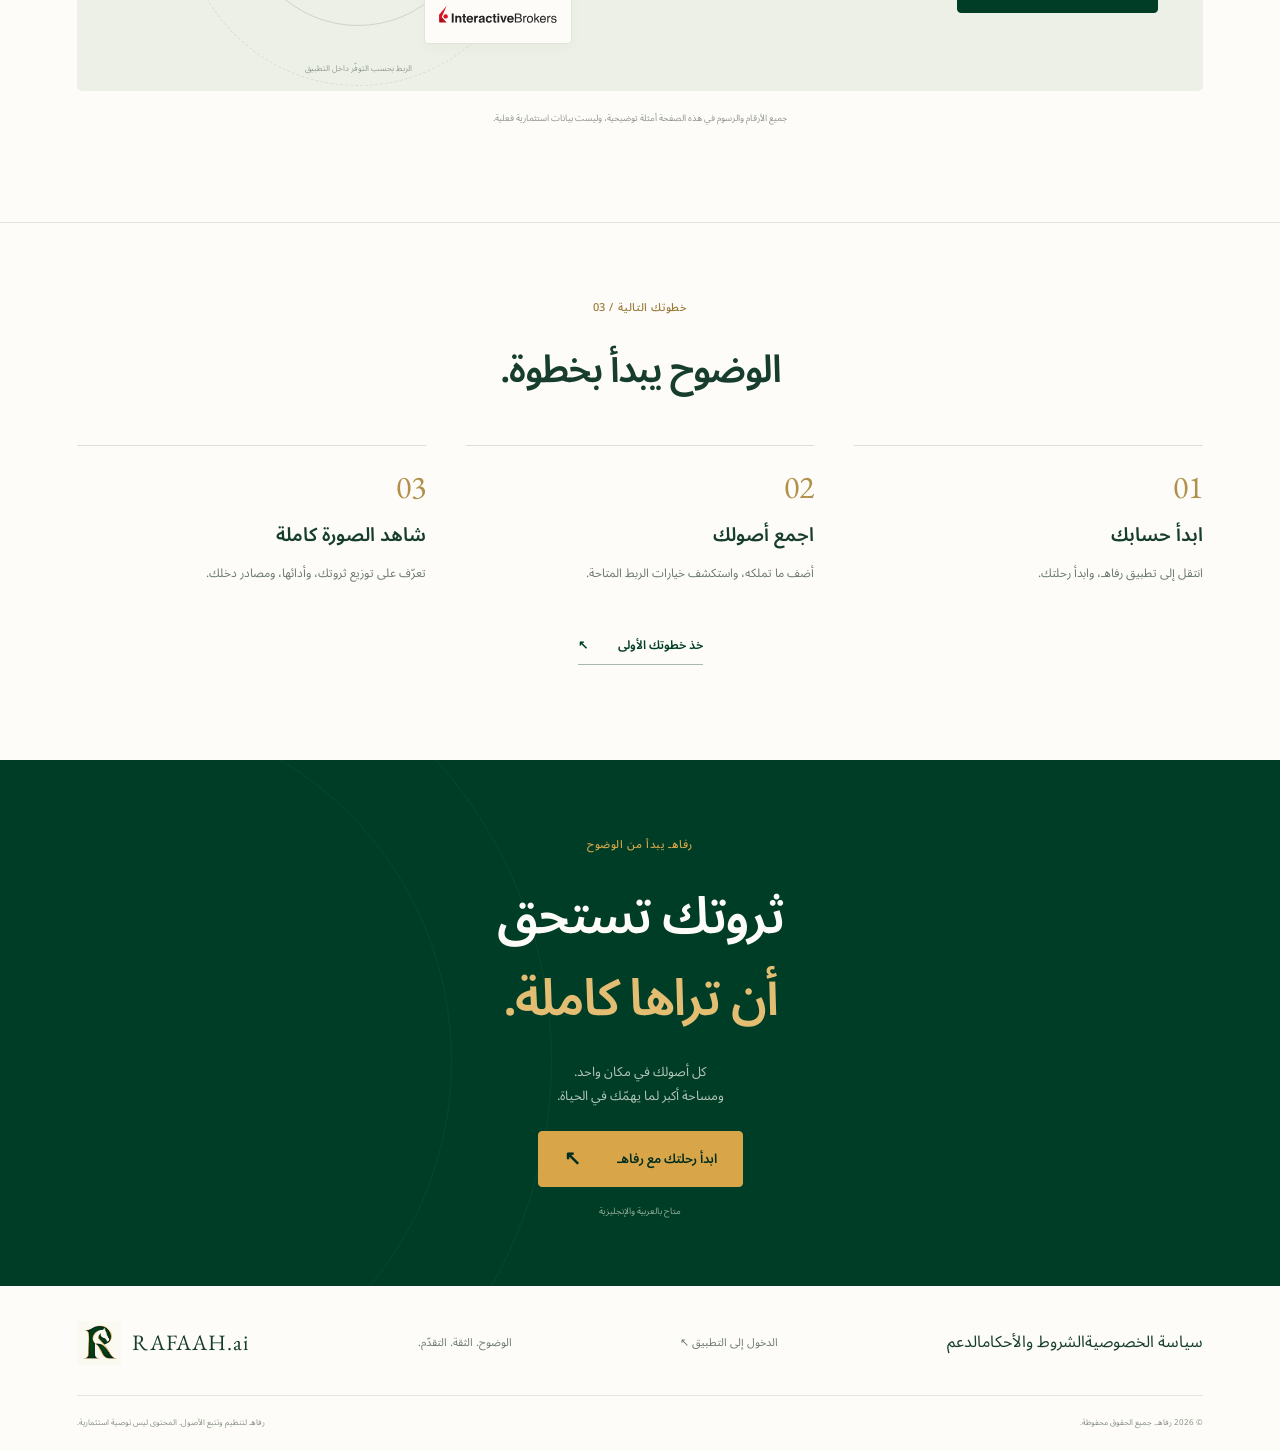
==== commit b2d4a82f: "Link privacy, terms and support pages in RAFAAH footer" ====
--- a/index.html
+++ b/index.html
@@ -151,6 +151,6 @@
 <section id="how" class="how section"><p class="eyebrow">خطوتك التالية / 03</p><h2>الوضوح يبدأ بخطوة.</h2><div class="steps"><article><span>01</span><h3>ابدأ حسابك</h3><p>انتقل إلى تطبيق رفاهـ، وابدأ رحلتك.</p></article><article><span>02</span><h3>اجمع أصولك</h3><p>أضف ما تملكه، واستكشف خيارات الربط المتاحة.</p></article><article><span>03</span><h3>شاهد الصورة كاملة</h3><p>تعرّف على توزيع ثروتك، وأدائها، ومصادر دخلك.</p></article></div><a href="https://app.rafaah.ai" class="text-link green">خذ خطوتك الأولى <span>↖</span></a></section>
 <section class="final-cta"><p class="eyebrow">رفاهـ يبدأ من الوضوح</p><h2>ثروتك تستحق<br><span>أن تراها كاملة.</span></h2><p>كل أصولك في مكان واحد.<br>ومساحة أكبر لما يهمّك في الحياة.</p><a class="button gold-button" href="https://app.rafaah.ai">ابدأ رحلتك مع رفاهـ <span>↖</span></a><span class="final-note">متاح بالعربية والإنجليزية</span></section>
 </main>
-<footer><a class="brand" href="#"><img src="assets/logo.webp" alt="شعار رفاهـ" width="44" height="44"><span lang="en" dir="ltr">RAFAAH.ai</span></a><p>الوضوح. الثقة. التقدّم.</p><a href="https://app.rafaah.ai">الدخول إلى التطبيق ↖</a><div class="footer-bottom"><span>© <span id="year">2026</span> رفاهـ. جميع الحقوق محفوظة.</span><span>رفاهـ لتنظيم وتتبع الأصول. المحتوى ليس توصية استثمارية.</span></div></footer>
+<footer><a class="brand" href="#"><img src="assets/logo.webp" alt="شعار رفاهـ" width="44" height="44"><span lang="en" dir="ltr">RAFAAH.ai</span></a><p>الوضوح. الثقة. التقدّم.</p><a href="https://app.rafaah.ai">الدخول إلى التطبيق ↖</a><nav class="footer-links" aria-label="روابط قانونية ودعم"><a href="privacy.html">سياسة الخصوصية</a><a href="terms.html">الشروط والأحكام</a><a href="support.html">الدعم</a></nav><div class="footer-bottom"><span>© <span id="year">2026</span> رفاهـ. جميع الحقوق محفوظة.</span><span>رفاهـ لتنظيم وتتبع الأصول. المحتوى ليس توصية استثمارية.</span></div></footer>
 <a class="mobile-cta button" href="https://app.rafaah.ai">ابدأ مع رفاهـ <span>↖</span></a>
 </body></html>
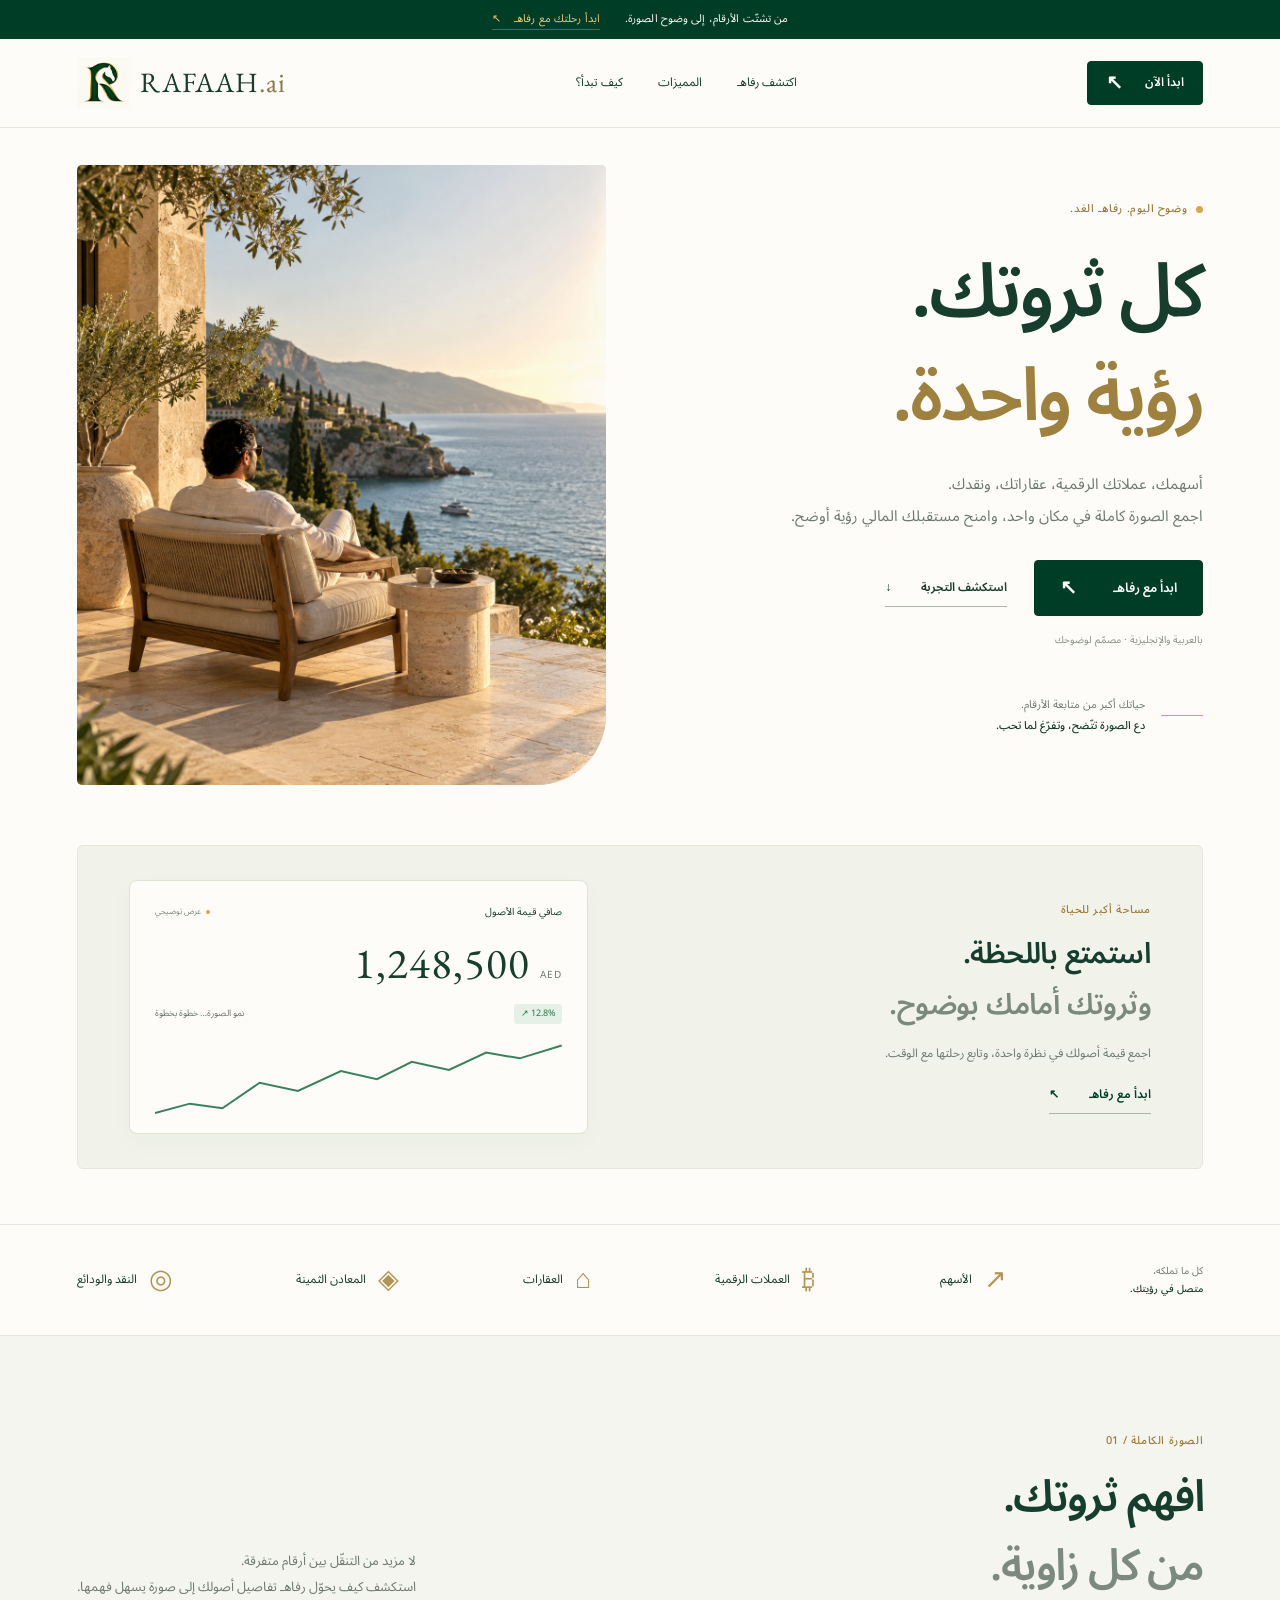
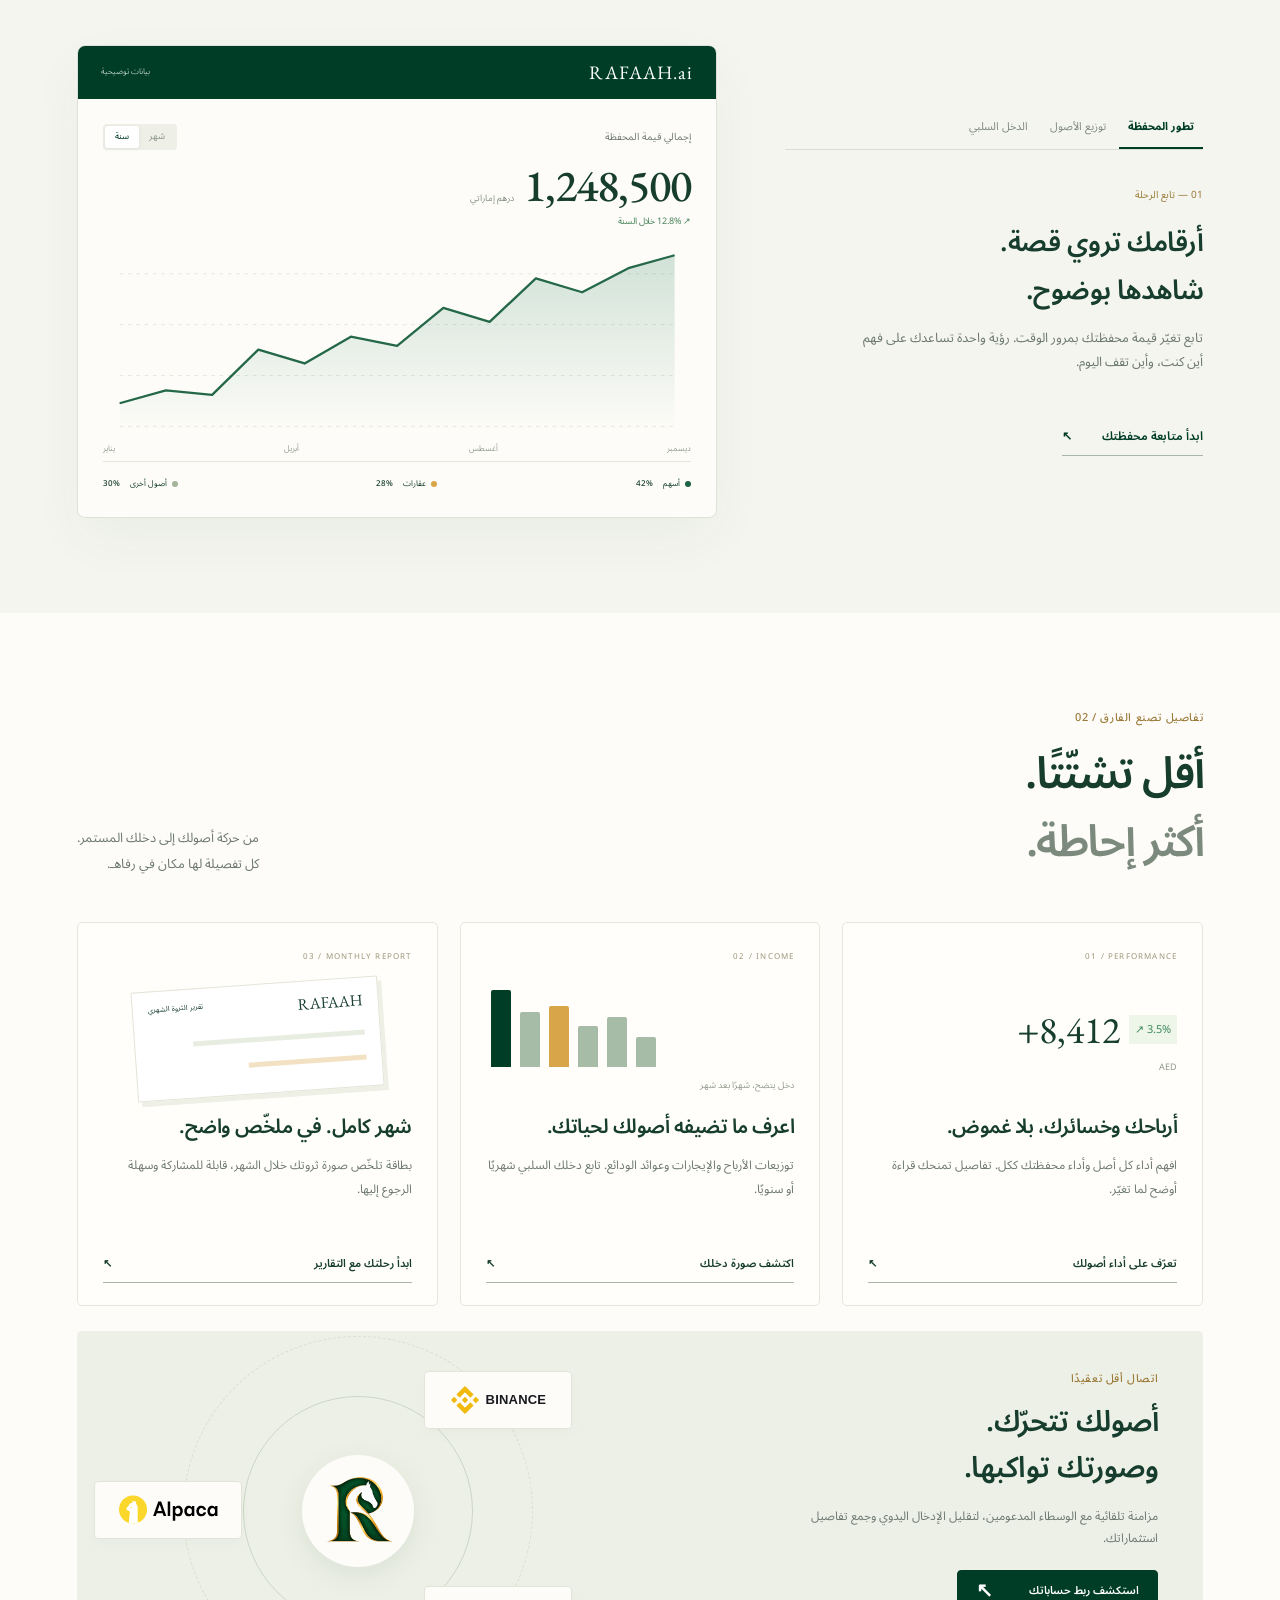
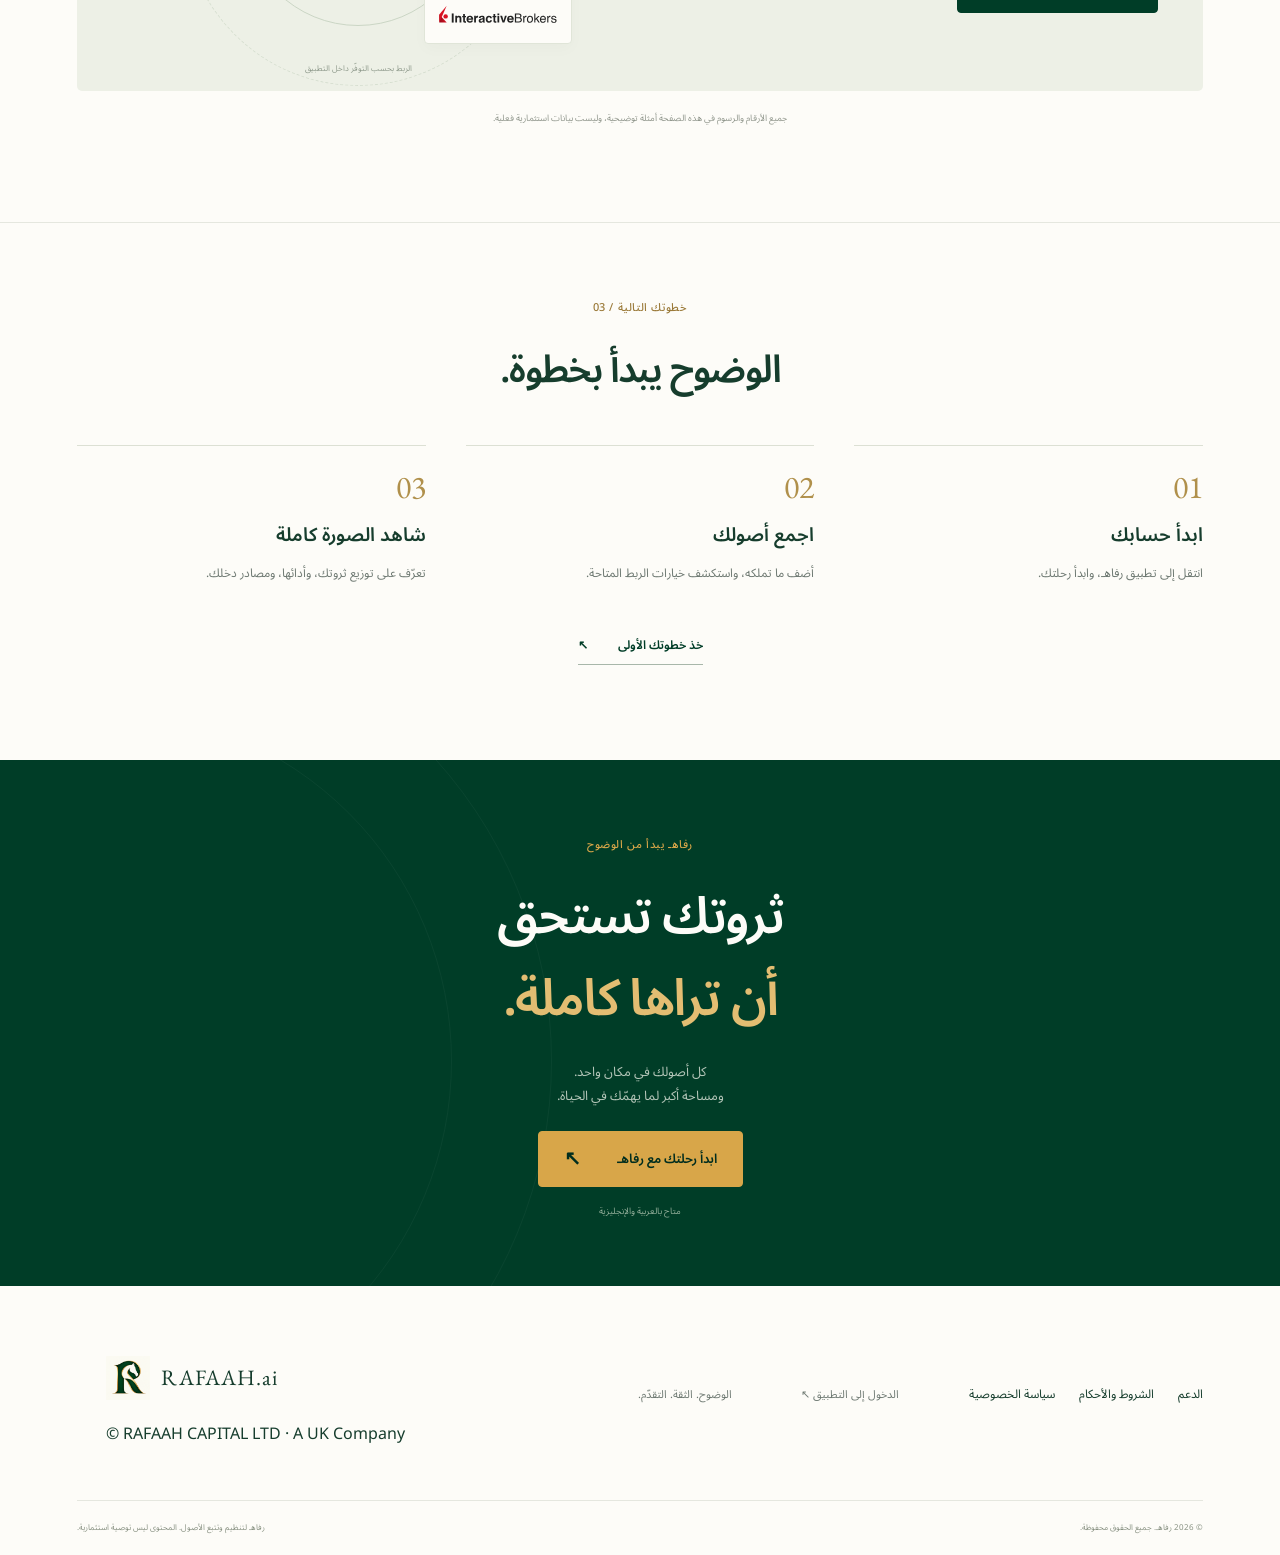
==== commit 8577cbe8: "Credit RAFAAH CAPITAL LTD under footer logo" ====
--- a/index.html
+++ b/index.html
@@ -151,6 +151,6 @@
 <section id="how" class="how section"><p class="eyebrow">خطوتك التالية / 03</p><h2>الوضوح يبدأ بخطوة.</h2><div class="steps"><article><span>01</span><h3>ابدأ حسابك</h3><p>انتقل إلى تطبيق رفاهـ، وابدأ رحلتك.</p></article><article><span>02</span><h3>اجمع أصولك</h3><p>أضف ما تملكه، واستكشف خيارات الربط المتاحة.</p></article><article><span>03</span><h3>شاهد الصورة كاملة</h3><p>تعرّف على توزيع ثروتك، وأدائها، ومصادر دخلك.</p></article></div><a href="https://app.rafaah.ai" class="text-link green">خذ خطوتك الأولى <span>↖</span></a></section>
 <section class="final-cta"><p class="eyebrow">رفاهـ يبدأ من الوضوح</p><h2>ثروتك تستحق<br><span>أن تراها كاملة.</span></h2><p>كل أصولك في مكان واحد.<br>ومساحة أكبر لما يهمّك في الحياة.</p><a class="button gold-button" href="https://app.rafaah.ai">ابدأ رحلتك مع رفاهـ <span>↖</span></a><span class="final-note">متاح بالعربية والإنجليزية</span></section>
 </main>
-<footer><a class="brand" href="#"><img src="assets/logo.webp" alt="شعار رفاهـ" width="44" height="44"><span lang="en" dir="ltr">RAFAAH.ai</span></a><p>الوضوح. الثقة. التقدّم.</p><a href="https://app.rafaah.ai">الدخول إلى التطبيق ↖</a><nav class="footer-links" aria-label="روابط قانونية ودعم"><a href="privacy.html">سياسة الخصوصية</a><a href="terms.html">الشروط والأحكام</a><a href="support.html">الدعم</a></nav><div class="footer-bottom"><span>© <span id="year">2026</span> رفاهـ. جميع الحقوق محفوظة.</span><span>رفاهـ لتنظيم وتتبع الأصول. المحتوى ليس توصية استثمارية.</span></div></footer>
+<footer><div class="footer-brand-block"><footer><a class="brand" href="#"><img src="assets/logo.webp" alt="شعار رفاهـ" width="44" height="44"><span lang="en" dir="ltr">RAFAAH.ai</span></a><span class="footer-company-credit" lang="en" dir="ltr">© RAFAAH CAPITAL LTD · A UK Company</span></div><p>الوضوح. الثقة. التقدّم.</p><a href="https://app.rafaah.ai">الدخول إلى التطبيق ↖</a><nav class="footer-links" aria-label="روابط قانونية ودعم"><a href="privacy.html">سياسة الخصوصية</a><a href="terms.html">الشروط والأحكام</a><a href="support.html">الدعم</a></nav><div class="footer-bottom"><span>© <span id="year">2026</span> رفاهـ. جميع الحقوق محفوظة.</span><span>رفاهـ لتنظيم وتتبع الأصول. المحتوى ليس توصية استثمارية.</span></div></footer>
 <a class="mobile-cta button" href="https://app.rafaah.ai">ابدأ مع رفاهـ <span>↖</span></a>
 </body></html>
--- a/styles.css
+++ b/styles.css
@@ -27,3 +27,29 @@
 .wealth-summary .floating-card svg{height:74px;margin-top:20px}
 @media(max-width:1050px) and (min-width:761px){.hero .hero-visual{height:560px}.summary-copy h2{font-size:25px}}
 @media(max-width:760px){.hero .hero-visual{height:auto;aspect-ratio:4/5;min-height:0;max-height:none;border-radius:5px 5px 50px 5px}.wealth-summary{grid-template-columns:minmax(0,1fr);gap:24px;margin:0 5% 35px;padding:25px 22px}.summary-copy h2{font-size:25px}.wealth-summary .floating-card{padding:20px}.wealth-summary .float-number{font-size:38px}.wealth-summary .floating-card svg{height:65px}}
+
+/* RAFAAH AI legal and support pages */
+.footer-links{display:flex;flex-wrap:wrap;align-items:center;gap:10px 24px;font-size:12px}
+.footer-links a:hover,.legal-content a:hover{color:#a47a29;text-decoration:underline}
+.legal-main{max-width:1100px;margin:0 auto;padding:65px 5% 95px;min-height:62vh}
+.legal-intro{border-bottom:1px solid var(--line);padding-bottom:25px;margin-bottom:35px}
+.legal-intro h1{font-size:clamp(32px,4vw,52px);line-height:1.4;margin:0 0 10px;color:var(--emerald);letter-spacing:-1px}
+.legal-date,.legal-hint{font-size:12px;color:var(--muted)}
+.legal-content{max-width:980px;color:var(--ink)}
+.legal-lead{font-size:17px;line-height:2.05;background:#eff3ea;border-right:3px solid var(--gold);padding:22px 25px;border-radius:5px}
+.legal-content h2{font-size:21px;line-height:1.55;margin:40px 0 10px;color:var(--emerald);letter-spacing:0}
+.legal-content p{font-size:14px;line-height:2.1;margin:10px 0 18px}
+.legal-content a:not(.text-link){text-decoration:underline;text-underline-offset:4px}
+.legal-english{border-top:1px solid var(--line);margin-top:55px;padding-top:18px;font-family:Arial,sans-serif}
+.legal-english h2{font-size:21px}.legal-english p{line-height:1.85}
+.support-grid{display:grid;grid-template-columns:minmax(0,1.6fr) minmax(250px,.8fr);gap:45px;align-items:start}
+.support-grid h2{margin-top:0}
+.support-panel{background:white;border:1px solid var(--line);padding:28px;border-radius:8px}
+.support-aside{background:#eff3ea;padding:25px;border-radius:8px}
+#support-form{display:flex;flex-direction:column;gap:9px}
+#support-form label{font-weight:600;font-size:13px;margin-top:10px}
+#support-form input,#support-form select,#support-form textarea{width:100%;padding:12px 14px;border:1px solid #cbd5ca;border-radius:5px;background:white;color:var(--ink);font:inherit;font-size:14px}
+#support-form textarea{resize:vertical}
+#support-form input:focus-visible,#support-form select:focus-visible,#support-form textarea:focus-visible{outline:2px solid var(--gold);outline-offset:2px}
+#support-form .button{justify-content:center;margin-top:15px}
+@media(max-width:760px){.legal-main{padding:35px 5% 65px}.legal-lead{font-size:14px;padding:17px}.legal-content p{font-size:13px}.support-grid{grid-template-columns:1fr;gap:22px}.support-panel{padding:18px}.footer-links{width:100%;justify-content:center;gap:8px 18px}.legal-page .header nav{display:none}}
